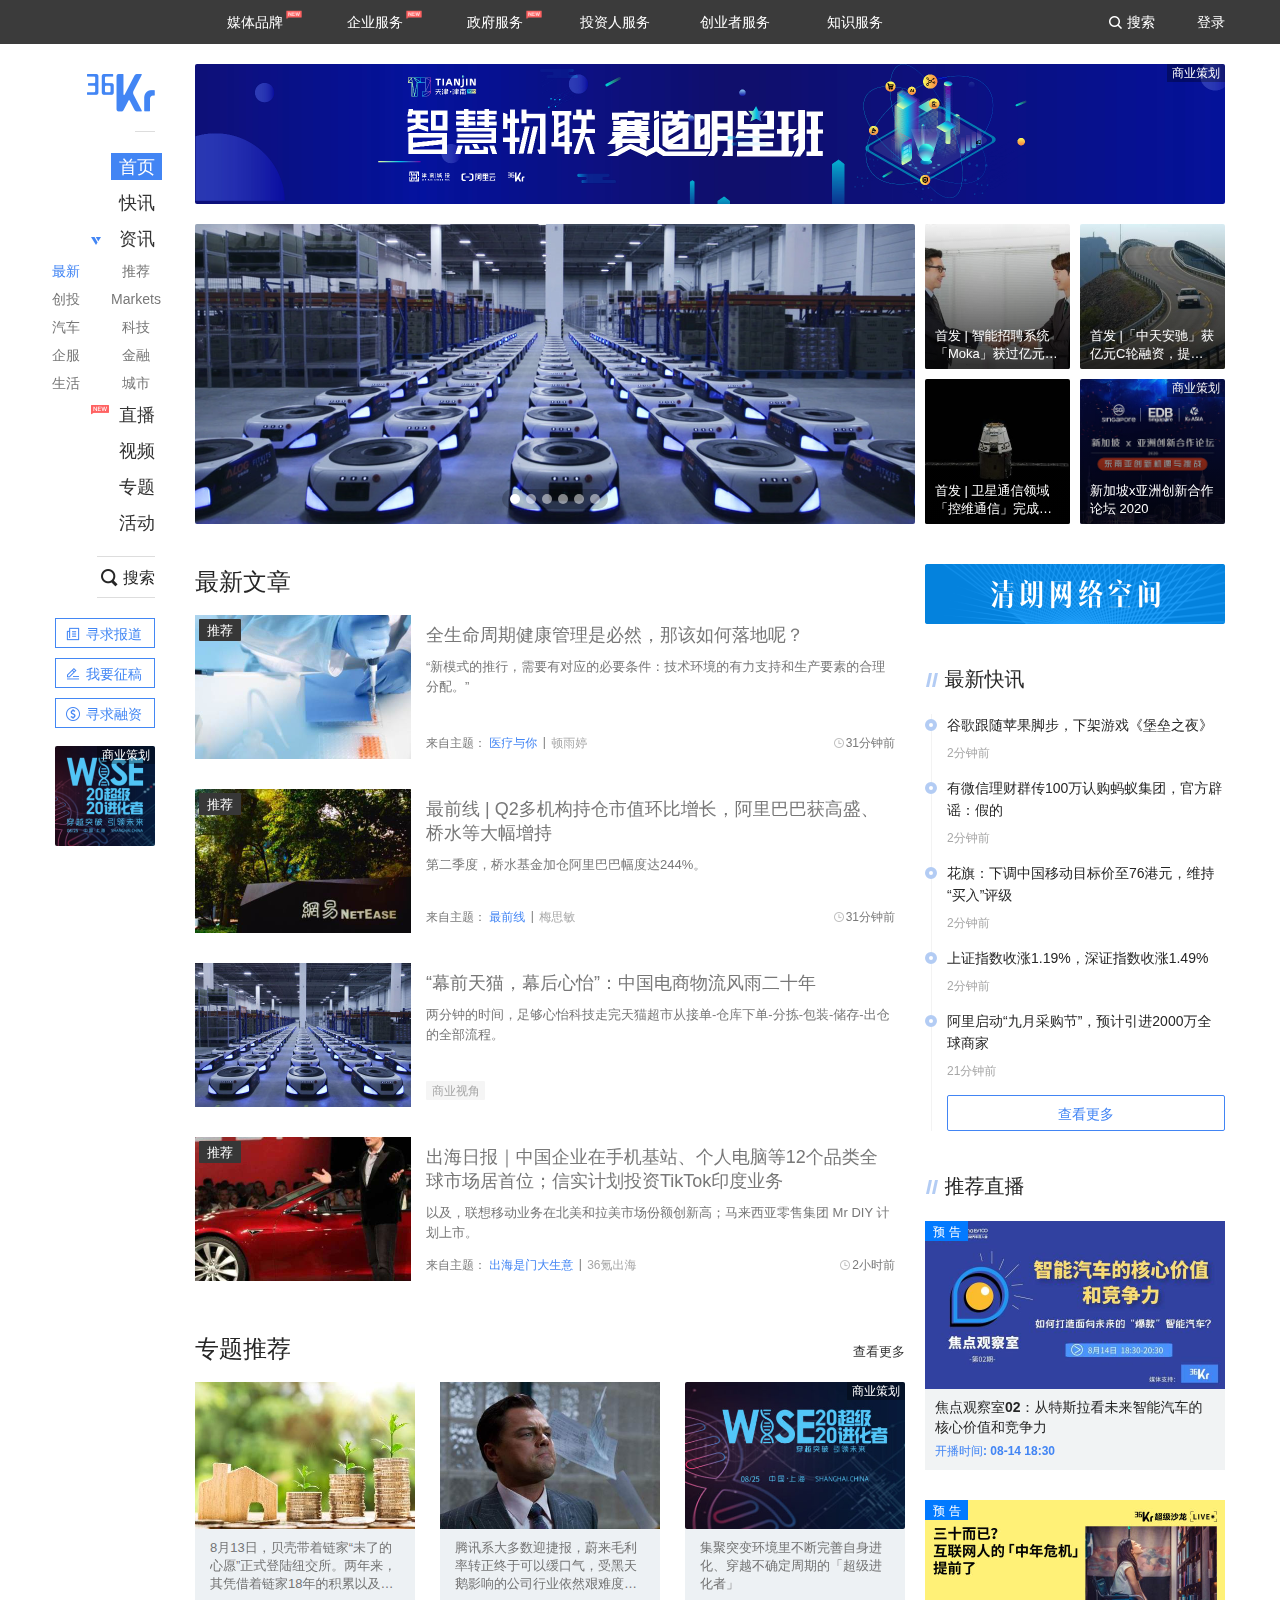
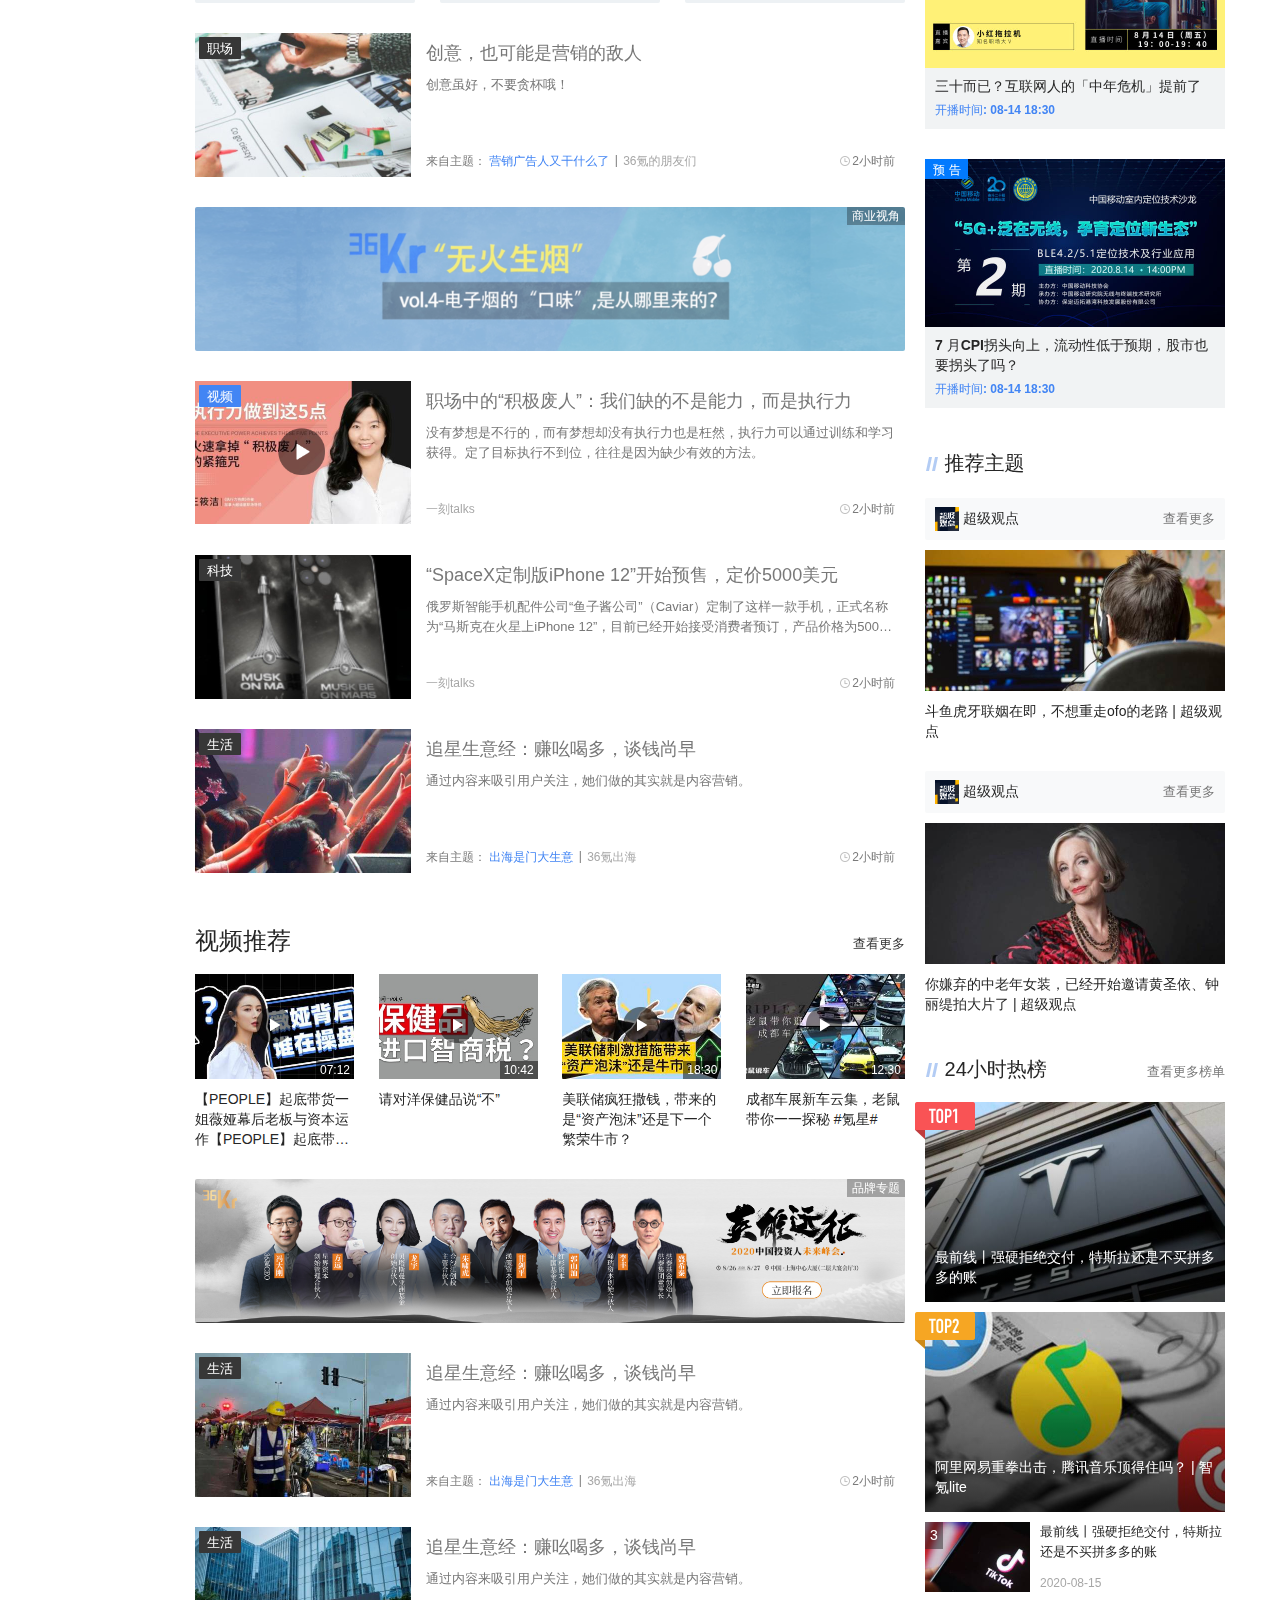
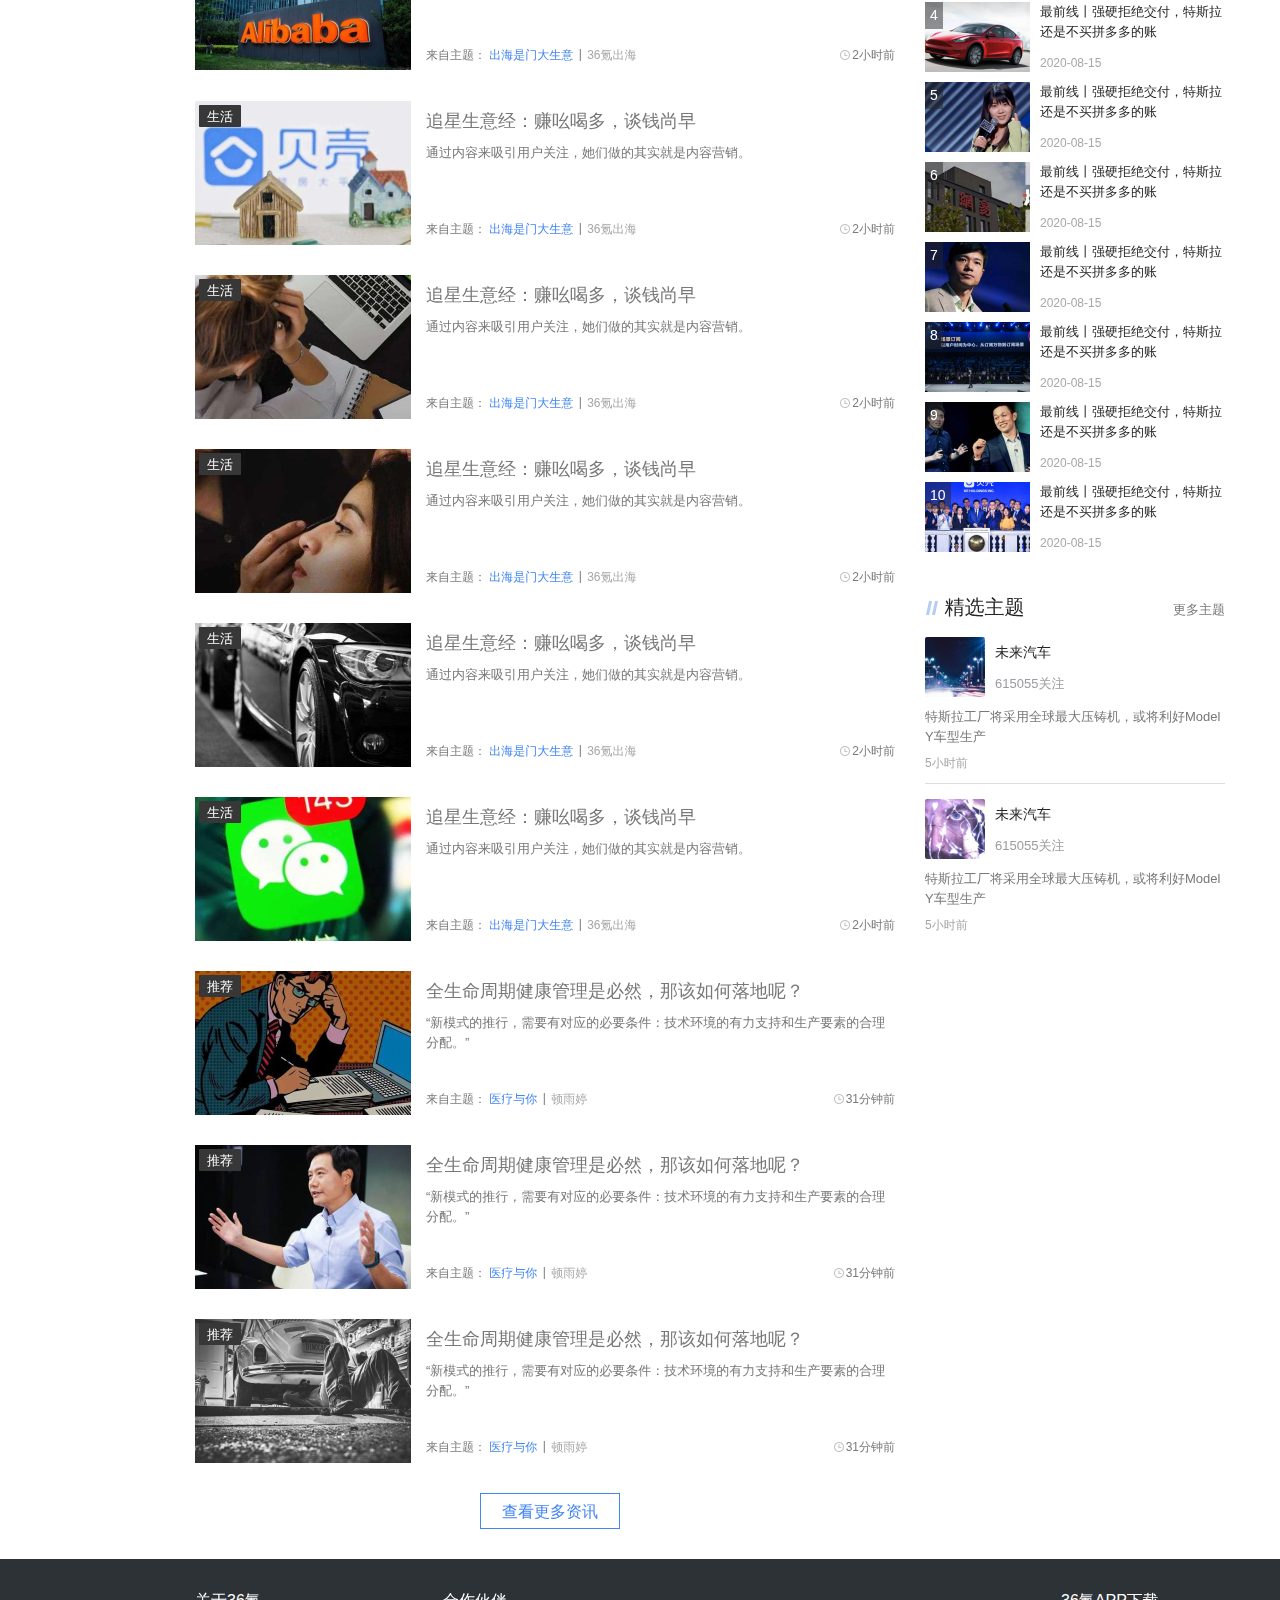
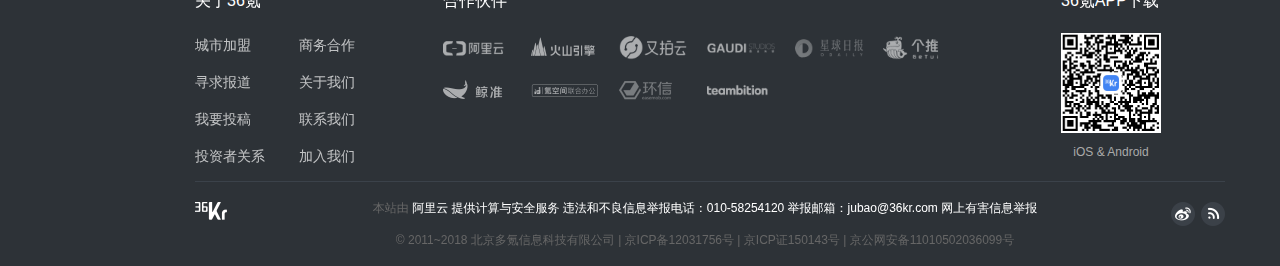
==== 前台初始代码/index.html @ be09198b "v1" ====
<!DOCTYPE html>
<html lang="en">
<head>
  <meta charset="UTF-8">
  <meta http-equiv="X-UA-Compatible" content="ie=edge">
  <title>36氪_让一部分人先看到未来</title>
  <link rel="shortcut icon" href="./favicon.ico">
  <link rel="stylesheet" href="./css/normalize.css">
  <link rel="stylesheet" href="./assets/layui/css/layui.css">
  <link rel="stylesheet" href="./css/index.css">
</head>
<body>
  <div class="viewport">
    <!-- 头部 -->
    <div class="kr_header">
      <div class="kr_header_inner">
        <!-- 导航 -->
        <ul class="navs">
          <li class="is_new">
            <span class="label">媒体品牌</span>
            <ul class="list">
              <li>
                <a href="./list.html" class="reddot">未来汽车日报</a>
              </li>
              <li>
                <a href="./list.html">零售老板内参</a>
              </li>
              <li>
                <a href="./list.html">未来地产</a>
              </li>
              <li>
                <a href="./list.html">KrASIA</a>
              </li>
              <li>
                <a href="./list.html">Tech星球</a>
              </li>
              <li>
                <a href="./list.html">超人测评</a>
              </li>
            </ul>
          </li>
          <li class="is_new">
            <span class="label">企业服务</span>
            <ul class="list">
              <li>
                <a href="./list.html" class="reddot">企服严选</a>
              </li>
              <li>
                <a href="./list.html">EClub企业项目库</a>
              </li>
              <li>
                <a href="./list.html">36Kr研究院</a>
              </li>
              <li>
                <a href="./list.html" class="reddot">Kr8创新平台</a>
              </li>
              <li>
                <a href="./list.html">36Kr创新咨询</a>
              </li>
              <li>
                <a href="./list.html">氪榜</a>
              </li>
            </ul>
          </li>
          <li class="is_new">
            <span class="label">政府服务</span>
            <ul class="list">
              <li>
                <a href="./list.html" class="reddot">城市之窗</a>
              </li>
              <li>
                <a href="./list.html" class="reddot">政企对接</a>
              </li>
            </ul>
          </li>
          <li>
            <span class="label">投资人服务</span>
            <ul class="list">
              <li>
                <a href="./list.html">VClub</a>
              </li>
              <li>
                <a href="./list.html;">VClub投资机构库</a>
              </li>
            </ul>
          </li>
          <li>
            <span class="label">创业者服务</span>
            <ul class="list">
              <li>
                <a href="./list.html">寻求报道</a>
              </li>
              <li>
                <a href="./list.html">寻求融资</a>
              </li>
              <li>
                <a href="./list.html">36氪Pro</a>
              </li>
            </ul>
          </li>
          <li>
            <span class="label">知识服务</span>
            <ul class="list">
              <li>
                <a href="./list.html">开氪</a>
              </li>
            </ul>
          </li>
        </ul>
        <!-- 其它 -->
        <div class="extra">
          <a href="javascript:;" class="search_btn">搜索</a>
          <a href="javascript:;">登录</a>
        </div>
      </div>
    </div>
    <!-- 公共布局 -->
    <div class="kr_layout clearfix">
      <!-- 左侧菜单 -->
      <div class="kr_menu">
        <!-- Logo -->
        <h1 class="logo sprites"><a href="./index.html">36Kr</a></h1>
        <!-- 菜单栏 -->
        <ul class="menus">
          <li><a class="active" href="./index.html">首页</a></li>
          <li><a href="./list.html">快讯</a></li>
          <li class="collapsed">
            <i class="sprites triangle"></i>
            <a href="./list.html">资讯</a>
            <ul class="sub_menus">
              <li>
                <a href="./list.html" class="active">最新</a>
                <a href="./list.html">创投</a>
                <a href="./list.html">汽车</a>
                <a href="./list.html">企服</a>
                <a href="./list.html">生活</a>
              </li>
              <li>
                <a href="./list.html">推荐</a>
                <a href="./list.html">Markets</a>
                <a href="./list.html">科技</a>
                <a href="./list.html">金融</a>
                <a href="./list.html">城市</a>
              </li>
            </ul>
          </li>
          <li><a href="./list.html" class="is_new">直播</a></li>
          <li><a href="./list.html">视频</a></li>
          <li><a href="./list.html">专题</a></li>
          <li><a href="./list.html">活动</a></li>
        </ul>
        <!-- 搜索框 -->
        <a href="javascript:;" class="search_btn">搜索</a>
        <!-- 其它 -->
        <ul class="extra">
          <li>
            <a href="javascript:;" class="sprites report">寻求报道</a>
          </li>
          <li>
            <a href="javascript:;" class="sprites contribution">我要征稿</a>
          </li>
          <li>
            <a href="javascript:;" class="sprites finance">寻求融资</a>
          </li>
        </ul>
        <!-- 广告 -->
        <div class="ad">
          <a href="javascript:;">
            <img src="./uploads/ad_1.png" alt="">
            <span>商业策划</span>
          </a>
        </div>
      </div>
      <!-- 广告位 -->
      <div class="ad-placeholder">
        <div class="ad">
          <a href="javascript:;">
            <img src="./uploads/ad_2.png" alt="">
          </a>
          <span>商业策划</span>
        </div>
      </div>
      <!-- 焦点图 -->
      <div class="kr_banner">
        <div class="slides layui-carousel" lay-filter="kr_carousel" id="kr_carousel">
          <ul carousel-item>
            <li class="img-effect">
              <a href="javascript:;">
                <img src="./uploads/banner_1.png" alt="">
              </a>
            </li>
            <li class="img-effect">
              <a href="javascript:;">
                <img src="./uploads/banner_2.png" alt="">
              </a>
            </li>
            <li class="img-effect">
              <a href="javascript:;">
                <img src="./uploads/banner_3.png" alt="">
              </a>
            </li>
            <li class="img-effect">
              <a href="javascript:;">
                <img src="./uploads/banner_4.png" alt="">
              </a>
            </li>
            <li class="ad">
              <a href="javascript:;">
                <img src="./uploads/banner_5.png" alt="">
              </a>
              <span>商业策划</span>
            </li>
            <li class="img-effect">
              <a href="javascript:;">
                <img src="./uploads/banner_6.png" alt="">
              </a>
            </li>
          </ul>
        </div>
        <!-- 其它 -->
        <ul class="extra">
          <li class="img-effect">
            <a href="./detail.html">
              <img src="./uploads/picture_1.jpg" alt="">
            </a>
            <p class="label text_overflow">首发 | 智能招聘系统「Moka」获过亿元 B+ 轮融资</p>
          </li>
          <li class="img-effect">
            <a href="./detail.html">
              <img src="./uploads/picture_2.jpg" alt="">
            </a>
            <p class="label text_overflow">首发 |「中天安驰」获亿元C轮融资，提供交通出行AIoT方案</p>
          </li>
          <li class="img-effect">
            <a href="./detail.html">
              <img src="./uploads/picture_3.jpg" alt="">
            </a>
            <p class="label text_overflow">首发 | 卫星通信领域「控维通信」完成数千万A轮融资</p>
          </li>
          <li class="ad">
            <a href="./detail.html">
              <img src="./uploads/picture_4.jpg" alt="">
            </a>
            <span>商业策划</span>
            <p class="label text_overflow">新加坡x亚洲创新合作论坛 2020</p>
          </li>
        </ul>
      </div>
      <!-- 右侧边栏 -->
      <div class="kr_aside">
        <a href="javascript:;">
          <img src="./images/purify.png" alt="">
        </a>
        <!-- 最新快讯 -->
        <div class="kr_widget">
          <h4 class="kr_widget_header">
            <i class="sprites line"></i> 最新快讯
          </h4>
          <ul class="timeline">
            <li>
              <a href="./detail.html" class="text_overflow">谷歌跟随苹果脚步，下架游戏《堡垒之夜》</a>
              <span>2分钟前</span>
            </li>
            <li>
              <a href="./detail.html" class="text_overflow">有微信理财群传100万认购蚂蚁集团，官方辟谣：假的</a>
              <span>2分钟前</span>
            </li>
            <li>
              <a href="./detail.html" class="text_overflow">花旗：下调中国移动目标价至76港元，维持“买入”评级</a>
              <span>2分钟前</span>
            </li>
            <li>
              <a href="./detail.html" class="text_overflow">上证指数收涨1.19%，深证指数收涨1.49%</a>
              <span>2分钟前</span>
            </li>
            <li>
              <a href="./detail.html" class="text_overflow">阿里启动“九月采购节”，预计引进2000万全球商家</a>
              <span>21分钟前</span>
            </li>
            <li>
              <a href="./list.html" class="more">查看更多</a>
            </li>
          </ul>
        </div>
        <!-- 推荐直播 -->
        <div class="kr_widget">
          <h4 class="kr_widget_header">
            <i class="sprites line"></i> 推荐直播
          </h4>
          <div class="kr_live_card">
            <div class="img-effect">
              <a href="./detail.html">
                <img src="./uploads/live_1.jpg" alt="">
              </a>
              <span class="label">预告</span>
            </div>
            <div class="meta">
              <a href="./detail.html" class="text_overflow">焦点观察室02：从特斯拉看未来智能汽车的核心价值和竞争力</a>
              <p><span>开播时间</span>: 08-14 18:30</p>
            </div>
          </div>
          <div class="kr_live_card">
            <div class="img-effect">
              <a href="./detail.html">
                <img src="./uploads/live_2.jpg" alt="">
              </a>
              <span class="label">预告</span>
            </div>
            <div class="meta">
              <a href="./detail.html" class="text_overflow">三十而已？互联网人的「中年危机」提前了</a>
              <p><span>开播时间</span>: 08-14 18:30</p>
            </div>
          </div>
          <div class="kr_live_card">
            <div class="img-effect">
              <a href="./detail.html">
                <img src="./uploads/live_3.jpg" alt="">
              </a>
              <span class="label">预告</span>
            </div>
            <div class="meta">
              <a href="./detail.html" class="text_overflow">7 月CPI拐头向上，流动性低于预期，股市也要拐头了吗？</a>
              <p><span>开播时间</span>: 08-14 18:30</p>
            </div>
          </div>
        </div>
        <!-- 推荐主题 -->
        <div class="kr_widget">
          <h4 class="kr_widget_header">
            <i class="sprites line"></i> 推荐主题
          </h4>
          <div class="kr_topic_card">
            <div class="header">
              <img src="./uploads/avatar_1.png" alt="">
              <span>超级观点</span>
              <a href="./list.html" class="more">查看更多</a>
            </div>
            <div class="img-effect">
              <img src="./uploads/topic_1.jpg" alt="">
            </div>
            <a href="./detail.html" class="link text_overflow">斗鱼虎牙联姻在即，不想重走ofo的老路 | 超级观点</a>
          </div>
          <div class="kr_topic_card">
            <div class="header">
              <img src="./uploads/avatar_1.png" alt="">
              <span>超级观点</span>
              <a href="./list.html" class="more">查看更多</a>
            </div>
            <div class="img-effect">
              <img src="./uploads/topic_2.jpg" alt="">
            </div>
            <a href="./detail.html" class="link text_overflow">你嫌弃的中老年女装，已经开始邀请黄圣依、钟丽缇拍大片了 | 超级观点</a>
          </div>
        </div>
        <!-- 24小时热榜 -->
        <div class="kr_widget">
          <h4 class="kr_widget_header">
            <i class="sprites line"></i> 24小时热榜
            <a href="./list.html">查看更多榜单</a>
          </h4>
          <div class="kr_hot_card" data-index="1">
            <a href="./detail.html">
              <div class="img-effect">
                <img src="./uploads/hot_1.jpg" alt="">
              </div>
              <span class="text_overflow">最前线丨强硬拒绝交付，特斯拉还是不买拼多多的账</span>
            </a>
          </div>
          <div class="kr_hot_card" data-index="2">
            <a href="./detail.html">
              <div class="img-effect">
                <img src="./uploads/hot_2.jpg" alt="">
              </div>
              <span class="text_overflow">阿里网易重拳出击，腾讯音乐顶得住吗？ | 智氪lite</span>
            </a>
          </div>
          <div class="kr_hot_card" data-index="3">
            <a href="./detail.html">
              <div class="img-effect">
                <img src="./uploads/hot_3.jpg" alt="">
              </div>
              <span class="text_overflow">最前线丨强硬拒绝交付，特斯拉还是不买拼多多的账</span>
              <i>2020-08-15</i>
            </a>
          </div>
          <div class="kr_hot_card" data-index="4">
            <a href="./detail.html">
              <div class="img-effect">
                <img src="./uploads/hot_4.jpg" alt="">
              </div>
              <span class="text_overflow">最前线丨强硬拒绝交付，特斯拉还是不买拼多多的账</span>
              <i>2020-08-15</i>
            </a>
          </div>
          <div class="kr_hot_card" data-index="5">
            <a href="./detail.html">
              <div class="img-effect">
                <img src="./uploads/hot_5.jpg" alt="">
              </div>
              <span class="text_overflow">最前线丨强硬拒绝交付，特斯拉还是不买拼多多的账</span>
              <i>2020-08-15</i>
            </a>
          </div>
          <div class="kr_hot_card" data-index="6">
            <a href="./detail.html">
              <div class="img-effect">
                <img src="./uploads/hot_6.jpg" alt="">
              </div>
              <span class="text_overflow">最前线丨强硬拒绝交付，特斯拉还是不买拼多多的账</span>
              <i>2020-08-15</i>
            </a>
          </div>
          <div class="kr_hot_card" data-index="7">
            <a href="./detail.html">
              <div class="img-effect">
                <img src="./uploads/hot_7.jpg" alt="">
              </div>
              <span class="text_overflow">最前线丨强硬拒绝交付，特斯拉还是不买拼多多的账</span>
              <i>2020-08-15</i>
            </a>
          </div>
          <div class="kr_hot_card" data-index="8">
            <a href="./detail.html">
              <div class="img-effect">
                <img src="./uploads/hot_8.jpg" alt="">
              </div>
              <span class="text_overflow">最前线丨强硬拒绝交付，特斯拉还是不买拼多多的账</span>
              <i>2020-08-15</i>
            </a>
          </div>
          <div class="kr_hot_card" data-index="9">
            <a href="./detail.html">
              <div class="img-effect">
                <img src="./uploads/hot_9.jpg" alt="">
              </div>
              <span class="text_overflow">最前线丨强硬拒绝交付，特斯拉还是不买拼多多的账</span>
              <i>2020-08-15</i>
            </a>
          </div>
          <div class="kr_hot_card" data-index="10">
            <a href="./detail.html">
              <div class="img-effect">
                <img src="./uploads/hot_10.jpg" alt="">
              </div>
              <span class="text_overflow">最前线丨强硬拒绝交付，特斯拉还是不买拼多多的账</span>
              <i>2020-08-15</i>
            </a>
          </div>
        </div>
        <!-- 精选主题 -->
        <div class="kr_widget kr_best">
          <h4 class="kr_widget_header">
            <i class="sprites line"></i> 精选主题
            <a href="./list.html">更多主题</a>
          </h4>
          <div class="kr_best_card">
            <div class="img-effect">
              <img src="./uploads/best_1.jpg" alt="">
            </div>
            <div class="meta">
              <a href="./detail.html">未来汽车</a>
              <span>615055关注</span>
            </div>
            <div class="extra">
              <a href="javascript:;">特斯拉工厂将采用全球最大压铸机，或将利好Model Y车型生产</a>
              <span>5小时前</span>
            </div>
          </div>
          <div class="kr_best_card">
            <div class="img-effect">
              <img src="./uploads/best_2.jpg" alt="">
            </div>
            <div class="meta">
              <a href="javascript:;">未来汽车</a>
              <span>615055关注</span>
            </div>
            <div class="extra">
              <a href="javascript:;">特斯拉工厂将采用全球最大压铸机，或将利好Model Y车型生产</a>
              <span>5小时前</span>
            </div>
          </div>
        </div>
      </div>
      <!-- 主体 -->
      <div class="kr_body">
        <div class="kr_panel">
          <!-- 标题 -->
          <div class="kr_panel_title">
            <h3>最新文章</h3>
          </div>
          <!-- Feeds -->
          <div class="index_feed border-effect">
            <div class="cover img-effect">
              <img src="./uploads/cover_1.jpg" alt="">
              <a href="./list.html" class="label">推荐</a>
            </div>
            <div class="meta">
              <a href="./detail.html" class="title text_overflow">
                全生命周期健康管理是必然，那该如何落地呢？
              </a>
              <a href="./detail.html" class="brief text_overflow">
                “新模式的推行，需要有对应的必要条件：技术环境的有力支持和生产要素的合理分配。”
              </a>
              <div class="extra">
                来自主题：
                <a href="javascript:;" class="topic">医疗与你</a>
                <i class="line">|</i>
                <a href="javascript:;" class="author">顿雨婷</a>
                <span class="time"><i class="sprites clock"></i>31分钟前</span>
              </div>
            </div>
          </div>
          <div class="index_feed border-effect">
            <div class="cover img-effect">
              <img src="./uploads/cover_2.jpg" alt="">
              <a href="./list.html" class="label">推荐</a>
            </div>
            <div class="meta">
              <a href="./detail.html" class="title text_overflow">
                最前线 | Q2多机构持仓市值环比增长，阿里巴巴获高盛、桥水等大幅增持
              </a>
              <a href="./detail.html" class="brief text_overflow">
                第二季度，桥水基金加仓阿里巴巴幅度达244%。
              </a>
              <div class="extra">
                来自主题：
                <a href="javascript:;" class="topic">最前线</a>
                <i class="line">|</i>
                <a href="javascript:;" class="author">梅思敏</a>
                <span class="time"><i class="sprites clock"></i>31分钟前</span>
              </div>
            </div>
          </div>
          <div class="index_feed border-effect">
            <div class="cover img-effect">
              <img src="./uploads/cover_3.jpg" alt="">
            </div>
            <div class="meta">
              <a href="./detail.html" class="title text_overflow">
                “幕前天猫，幕后心怡”：中国电商物流风雨二十年
              </a>
              <p class="brief text_overflow">​
                两分钟的时间，足够心怡科技走完天猫超市从接单-仓库下单-分拣-包装-储存-出仓的全部流程。
              </p>
              <div class="extra">
                <span class="label">商业视角</span>
              </div>
            </div>
          </div>
          <div class="index_feed border-effect">
            <div class="cover img-effect">
              <img src="./uploads/cover_4.jpg" alt="">
              <a href="./list.html" class="label">推荐</a>
            </div>
            <div class="meta">
              <a href="./detail.html" class="title text_overflow">
                出海日报｜中国企业在手机基站、个人电脑等12个品类全球市场居首位；信实计划投资TikTok印度业务
              </a>
              <a href="./detail.html;" class="brief text_overflow">
                以及，联想移动业务在北美和拉美市场份额创新高；马来西亚零售集团 Mr DIY 计划上市。
              </a>
              <div class="extra">
                来自主题：
                <a href="javascript:;" class="topic">出海是门大生意</a>
                <i class="line">|</i>
                <a href="javascript:;" class="author">36氪出海</a>
                <span class="time"><i class="sprites clock"></i>2小时前</span>
              </div>
            </div>
          </div>
        </div>
        <!-- 专题推荐 -->
        <div class="kr_panel">
          <div class="kr_panel_title">
            <h3>专题推荐</h3>
            <a href="javascript:;" class="more">查看更多</a>
          </div>
          <!-- 专题列表 -->
          <div class="kr_topic">
            <a class="kr_topic_card border-effect">
              <div class="img-effect">
                <img src="./uploads/card_1.jpg" alt="">
              </div>
              <div class="brief">
                <p class="text_overflow">8月13日，贝壳带着链家“未了的心愿”正式登陆纽交所。两年来，其凭借着链家18年的积累以及ACN模式迅速发展，成功跻身行业头部。腾讯押中贝壳，阿里迅速增持易居，意图平衡局势，贝壳上市，其价值究竟几何？股市里，线上卖房还会如此受欢迎吗？</p>
              </div>
            </a>
            <a class="kr_topic_card border-effect">
              <div class="img-effect">
                <img src="./uploads/card_2.jpg" alt="">
              </div>
              <div class="brief">
                <p class="text_overflow">腾讯系大多数迎捷报，蔚来毛利率转正终于可以缓口气，受黑天鹅影响的公司行业依然艰难度日，大公司财报为你持续更新。</p>
              </div>
            </a>
            <a class="kr_topic_card border-effect">
              <div class="ad">
                <img src="./uploads/card_3.jpg" alt="">
                <span>商业策划</span>
              </div>
              <div class="brief">
                <p class="text_overflow">
                  集聚突变环境里不断完善自身进化、穿越不确定周期的「超级进化者」
                </p>
              </div>
            </a>
          </div>
          <div class="index_feed border-effect">
            <div class="cover img-effect">
              <img src="./uploads/cover_5.jpg" alt="">
              <a href="javascript:;" class="label">职场</a>
            </div>
            <div class="meta">
              <a href="javascript:;" class="title text_overflow">
                创意，也可能是营销的敌人
              </a>
              <a href="javascript:;" class="brief text_overflow">创意虽好，不要贪杯哦！</a>
              <div class="extra">
                来自主题：
                <a href="javascript:;" class="topic">营销广告人又干什么了</a>
                <i class="line">|</i>
                <a href="javascript:;" class="author">36氪的朋友们</a>
                <span class="time"><i class="sprites clock"></i>2小时前</span>
              </div>
            </div>
          </div>
          <!-- 广告位 -->
          <div class="ad">
            <img src="./uploads/ad_3.png" alt="">
            <span>商业视角</span>
          </div>
          <div class="index_feed border-effect">
            <div class="cover video img-effect">
              <img src="./uploads/cover_6.jpg" alt="">
              <a href="javascript:;" class="label">视频</a>
              <i class="sprites"></i>
            </div>
            <div class="meta">
                <a href="javascript:;" class="title text_overflow">
                  职场中的“积极废人”：我们缺的不是能力，而是执行力
                </a>
                <p class="brief text_overflow">​
                  没有梦想是不行的，而有梦想却没有执行力也是枉然，执行力可以通过训练和学习获得。定了目标执行不到位，往往是因为缺少有效的方法。
                </p>
              <div class="extra">
                <a href="javascript:;" class="author">一刻talks</a>
                <span class="time"><i class="sprites clock"></i>2小时前</span>
              </div>
            </div>
          </div>
          <div class="index_feed border-effect">
            <div class="cover img-effect">
              <img src="./uploads/cover_7.jpg" alt="">
              <a href="javascript:;" class="label">科技</a>
              <i class="sprites"></i>
            </div>
            <div class="meta">
              <a href="javascript:;" class="title text_overflow">
                “SpaceX定制版iPhone 12”开始预售，定价5000美元
              </a>
              <a href="javascript:;" class="brief text_overflow">俄罗斯智能手机配件公司“鱼子酱公司”（Caviar）定制了这样一款手机，正式名称为“马斯克在火星上iPhone 12”，目前已经开始接受消费者预订，产品价格为5000美元。</a>
              <div class="extra">
                <a href="javascript:;" class="author">一刻talks</a>
                <span class="time"><i class="sprites clock"></i>2小时前</span>
              </div>
            </div>
          </div>
          <div class="index_feed border-effect">
            <div class="cover img-effect">
              <img src="./uploads/cover_8.jpg" alt="">
              <a href="javascript:;" class="label">生活</a>
              <i class="sprites"></i>
            </div>
            <div class="meta">
              <a href="javascript:;" class="title text_overflow">
                追星生意经：赚吆喝多，谈钱尚早
              </a>
              <a href="javascript:;" class="brief text_overflow">通过内容来吸引用户关注，她们做的其实就是内容营销。</a>
              <div class="extra">
                来自主题：
                <a href="javascript:;" class="topic">出海是门大生意</a>
                <i class="line">|</i>
                <a href="javascript:;" class="author">36氪出海</a>
                <span class="time"><i class="sprites clock"></i>2小时前</span>
              </div>
            </div>
          </div>
        </div>
        <!-- 视频推荐 -->
        <div class="kr_panel">
          <div class="kr_panel_title">
            <h3>视频推荐</h3>
            <a href="javascript:;" class="more">查看更多</a>
          </div>
          <!-- 视频列表 -->
          <div class="kr_video">
            <a href="javascript:;" class="kr_video_card border-effect">
              <div class="img-effect video">
                <img src="./uploads/video_1.jpg" alt="">
                <i class="sprites"></i>
                <i class="time">07:12</i>
              </div>
              <div class="brief">
                <p class="text_overflow">【PEOPLE】起底带货一姐薇娅幕后老板与资本运作【PEOPLE】起底带货一姐薇娅幕后老板与资本运作【PEOPLE】起底带货一姐薇娅幕后老板与资本运作</p>
              </div>
            </a>
            <a href="javascript:;" class="kr_video_card border-effect">
              <div class="img-effect video">
                <img src="./uploads/video_2.jpg" alt="">
                <i class="sprites"></i>
                <i class="time">10:42</i>
              </div>
              <div class="brief">
                <p class="text_overflow">请对洋保健品说“不”</p>
              </div>
            </a>
            <a href="javascript:;" class="kr_video_card border-effect">
              <div class="img-effect video">
                <img src="./uploads/video_3.jpg" alt="">
                <i class="sprites"></i>
                <i class="time">18:30</i>
              </div>
              <div class="brief">
                <p class="text_overflow">美联储疯狂撒钱，带来的是“资产泡沫”还是下一个繁荣牛市？</p>
              </div>
            </a>
            <a href="javascript:;" class="kr_video_card border-effect">
              <div class="img-effect video">
                <img src="./uploads/video_4.jpg" alt="">
                <i class="sprites"></i>
                <i class="time">12:30</i>
              </div>
              <div class="brief">
                <p>成都车展新车云集，老鼠带你一一探秘 #氪星#</p>
              </div>
            </a>
          </div>
          <!-- 广告位 -->
          <div class="ad">
            <img src="./uploads/ad_4.png" alt="">
            <span>品牌专题</span>
          </div>
          <div class="index_feed border-effect">
            <div class="cover img-effect">
              <img src="./uploads/cover_9.jpg" alt="">
              <a href="javascript:;" class="label">生活</a>
              <i class="sprites"></i>
            </div>
            <div class="meta">
              <a href="javascript:;" class="title text_overflow">
                追星生意经：赚吆喝多，谈钱尚早
              </a>
              <a href="javascript:;" class="brief text_overflow">通过内容来吸引用户关注，她们做的其实就是内容营销。</a>
              <div class="extra">
                来自主题：
                <a href="javascript:;" class="topic">出海是门大生意</a>
                <i class="line">|</i>
                <a href="javascript:;" class="author">36氪出海</a>
                <span class="time"><i class="sprites clock"></i>2小时前</span>
              </div>
            </div>
          </div>
          <div class="index_feed border-effect">
            <div class="cover img-effect">
              <img src="./uploads/cover_10.jpg" alt="">
              <a href="javascript:;" class="label">生活</a>
              <i class="sprites"></i>
            </div>
            <div class="meta">
              <a href="javascript:;" class="title text_overflow">
                追星生意经：赚吆喝多，谈钱尚早
              </a>
              <a href="javascript:;" class="brief text_overflow">通过内容来吸引用户关注，她们做的其实就是内容营销。</a>
              <div class="extra">
                来自主题：
                <a href="javascript:;" class="topic">出海是门大生意</a>
                <i class="line">|</i>
                <a href="javascript:;" class="author">36氪出海</a>
                <span class="time"><i class="sprites clock"></i>2小时前</span>
              </div>
            </div>
          </div>
          <div class="index_feed border-effect">
            <div class="cover img-effect">
              <img src="./uploads/cover_11.jpg" alt="">
              <a href="javascript:;" class="label">生活</a>
              <i class="sprites"></i>
            </div>
            <div class="meta">
              <a href="javascript:;" class="title text_overflow">
                追星生意经：赚吆喝多，谈钱尚早
              </a>
              <a href="javascript:;" class="brief text_overflow">通过内容来吸引用户关注，她们做的其实就是内容营销。</a>
              <div class="extra">
                来自主题：
                <a href="javascript:;" class="topic">出海是门大生意</a>
                <i class="line">|</i>
                <a href="javascript:;" class="author">36氪出海</a>
                <span class="time"><i class="sprites clock"></i>2小时前</span>
              </div>
            </div>
          </div>
          <div class="index_feed border-effect">
            <div class="cover img-effect">
              <img src="./uploads/cover_12.jpg" alt="">
              <a href="javascript:;" class="label">生活</a>
              <i class="sprites"></i>
            </div>
            <div class="meta">
              <a href="javascript:;" class="title text_overflow">
                追星生意经：赚吆喝多，谈钱尚早
              </a>
              <a href="javascript:;" class="brief text_overflow">通过内容来吸引用户关注，她们做的其实就是内容营销。</a>
              <div class="extra">
                来自主题：
                <a href="javascript:;" class="topic">出海是门大生意</a>
                <i class="line">|</i>
                <a href="javascript:;" class="author">36氪出海</a>
                <span class="time"><i class="sprites clock"></i>2小时前</span>
              </div>
            </div>
          </div>
          <div class="index_feed border-effect">
            <div class="cover img-effect">
              <img src="./uploads/cover_13.jpg" alt="">
              <a href="javascript:;" class="label">生活</a>
              <i class="sprites"></i>
            </div>
            <div class="meta">
              <a href="javascript:;" class="title text_overflow">
                追星生意经：赚吆喝多，谈钱尚早
              </a>
              <a href="javascript:;" class="brief text_overflow">通过内容来吸引用户关注，她们做的其实就是内容营销。</a>
              <div class="extra">
                来自主题：
                <a href="javascript:;" class="topic">出海是门大生意</a>
                <i class="line">|</i>
                <a href="javascript:;" class="author">36氪出海</a>
                <span class="time"><i class="sprites clock"></i>2小时前</span>
              </div>
            </div>
          </div>
          <div class="index_feed border-effect">
            <div class="cover img-effect">
              <img src="./uploads/cover_14.jpg" alt="">
              <a href="javascript:;" class="label">生活</a>
              <i class="sprites"></i>
            </div>
            <div class="meta">
              <a href="javascript:;" class="title text_overflow">
                追星生意经：赚吆喝多，谈钱尚早
              </a>
              <a href="javascript:;" class="brief text_overflow">通过内容来吸引用户关注，她们做的其实就是内容营销。</a>
              <div class="extra">
                来自主题：
                <a href="javascript:;" class="topic">出海是门大生意</a>
                <i class="line">|</i>
                <a href="javascript:;" class="author">36氪出海</a>
                <span class="time"><i class="sprites clock"></i>2小时前</span>
              </div>
            </div>
          </div>
          <div class="index_feed border-effect">
            <div class="cover img-effect">
              <img src="./uploads/cover_15.jpg" alt="">
              <a href="javascript:;" class="label">生活</a>
              <i class="sprites"></i>
            </div>
            <div class="meta">
              <a href="javascript:;" class="title text_overflow">
                追星生意经：赚吆喝多，谈钱尚早
              </a>
              <a href="javascript:;" class="brief text_overflow">通过内容来吸引用户关注，她们做的其实就是内容营销。</a>
              <div class="extra">
                来自主题：
                <a href="javascript:;" class="topic">出海是门大生意</a>
                <i class="line">|</i>
                <a href="javascript:;" class="author">36氪出海</a>
                <span class="time"><i class="sprites clock"></i>2小时前</span>
              </div>
            </div>
          </div>
          <div class="index_feed border-effect">
            <div class="cover img-effect">
              <img src="./uploads/cover_16.jpg" alt="">
              <a href="javascript:;" class="label">推荐</a>
            </div>
            <div class="meta">
              <a href="javascript:;" class="title text_overflow">
                全生命周期健康管理是必然，那该如何落地呢？
              </a>
              <a href="javascript:;" class="brief text_overflow">
                “新模式的推行，需要有对应的必要条件：技术环境的有力支持和生产要素的合理分配。”
              </a>
              <div class="extra">
                来自主题：
                <a href="javascript:;" class="topic">医疗与你</a>
                <i class="line">|</i>
                <a href="javascript:;" class="author">顿雨婷</a>
                <span class="time"><i class="sprites clock"></i>31分钟前</span>
              </div>
            </div>
          </div>
          <div class="index_feed border-effect">
            <div class="cover img-effect">
              <img src="./uploads/cover_17.jpg" alt="">
              <a href="javascript:;" class="label">推荐</a>
            </div>
            <div class="meta">
              <a href="javascript:;" class="title text_overflow">
                全生命周期健康管理是必然，那该如何落地呢？
              </a>
              <a href="javascript:;" class="brief text_overflow">
                “新模式的推行，需要有对应的必要条件：技术环境的有力支持和生产要素的合理分配。”
              </a>
              <div class="extra">
                来自主题：
                <a href="javascript:;" class="topic">医疗与你</a>
                <i class="line">|</i>
                <a href="javascript:;" class="author">顿雨婷</a>
                <span class="time"><i class="sprites clock"></i>31分钟前</span>
              </div>
            </div>
          </div>
          <div class="index_feed border-effect">
            <div class="cover img-effect">
              <img src="./uploads/cover_18.jpg" alt="">
              <a href="javascript:;" class="label">推荐</a>
            </div>
            <div class="meta">
              <a href="javascript:;" class="title text_overflow">
                全生命周期健康管理是必然，那该如何落地呢？
              </a>
              <a href="javascript:;" class="brief text_overflow">
                “新模式的推行，需要有对应的必要条件：技术环境的有力支持和生产要素的合理分配。”
              </a>
              <div class="extra">
                来自主题：
                <a href="javascript:;" class="topic">医疗与你</a>
                <i class="line">|</i>
                <a href="javascript:;" class="author">顿雨婷</a>
                <span class="time"><i class="sprites clock"></i>31分钟前</span>
              </div>
            </div>
          </div>
        </div>

        <div class="kr_more">
          <a href="javascript:;">查看更多资讯</a>
        </div>
      </div>
    </div>
    <!-- 底部 -->
    <div class="kr_footer">
      <div class="kr_footer_inner">
        <!-- 推广链接 -->
        <div class="kr_links">
          <dl class="kr_about">
            <dt>关于36氪</dt>
            <dd>
              <a href="javascript:;">城市加盟</a>
            </dd>
            <dd>
              <a href="javascript:;">商务合作</a>
            </dd>
            <dd>
              <a href="javascript:;">寻求报道</a>
            </dd>
            <dd>
              <a href="javascript:;">关于我们</a>
            </dd>
            <dd>
              <a href="javascript:;">我要投稿</a>
            </dd>
            <dd>
              <a href="javascript:;">联系我们</a>
            </dd>
            <dd>
              <a href="javascript:;">投资者关系</a>
            </dd>
            <dd>
              <a href="javascript:;">加入我们</a>
            </dd>
          </dl>
          <dl class="kr_collaborator">
            <dt>合作伙伴</dt>
            <dd>
              <a href="javascript:;">
                <img src="./uploads/aliyun.png" alt="">
              </a>
            </dd>
            <dd>
              <a href="javascript:;">
                <img src="./uploads/bytey.png" alt="">
              </a>
            </dd>
            <dd>
              <a href="javascript:;">
                <img src="./uploads/upy.png" alt="">
              </a>
            </dd>
            <dd>
              <a href="javascript:;">
                <img src="./uploads/gaodi.png" alt="">
              </a>
            </dd>
            <dd>
              <a href="javascript:;">
                <img src="./uploads/dailyPlanet.png" alt="">
              </a>
            </dd>
            <dd>
              <a href="javascript:;">
                <img src="./uploads/getui.png" alt="">
              </a>
            </dd>
            <dd>
              <a href="javascript:;">
                <img src="./uploads/jz.png" alt="">
              </a>
            </dd>
            <dd>
              <a href="javascript:;">
                <img src="./uploads/kkj.png" alt="">
              </a>
            </dd>
            <dd>
              <a href="javascript:;">
                <img src="./uploads/huanxin.png" alt="">
              </a>
            </dd>
            <dd>
              <a href="javascript:;">
                <img src="./uploads/teambition.png" alt="">
              </a>
            </dd>
          </dl>
          <dl class="kr_download">
            <dt>36氪APP下载</dt>
            <dd>
              <img src="./uploads/qrcode.png" alt="">
              <span>iOS & Android</span>
            </dd>
          </dl>
        </div>
        <!-- 版权信息 -->
        <div class="kr_copyright">
          <p>
            <span >本站由</span>
            <a href="javascript:;">阿里云</a>
            提供计算与安全服务 违法和不良信息举报电话：010-58254120 举报邮箱：jubao@36kr.com
            <a href="javascript:;">网上有害信息举报</a>
          </p>
          <p>
            © 2011~2018 北京多氪信息科技有限公司 | 
            <a href="javascript:;">京ICP备12031756号</a> |
            <a href="javascript:;">京ICP证150143号</a> |
            <a href="javascript:;">京公网安备11010502036099号</a>
          </p>
          <!-- 图标 -->
          <i class="sprites logo"></i>
          <i class="sprites weibo"></i>
          <i class="sprites rss"></i>
        </div>
      </div>
    </div>
  </div>
  <script src="./assets/jquery/jquery-3.5.1.min.js"></script>
  <script src="./assets/layui/layui.js"></script>
  <script src="./js/common.js"></script>
  <script>
    layui.use('carousel', function() {
      // 轮播模块
      let carousel = layui.carousel;
      // 轮播交互
      carousel.render({
        elem: '#kr_carousel',
        width: 720,
        height: 300,
        interval: 3000
      });
    });
  </script>
</body>
</html>
---- 前台初始代码/assets/layui/css/layui.css ----
/** layui-v2.5.6 MIT License By https://www.layui.com */
 .layui-inline,img{display:inline-block;vertical-align:middle}h1,h2,h3,h4,h5,h6{font-weight:400}.layui-edge,.layui-header,.layui-inline,.layui-main{position:relative}.layui-body,.layui-edge,.layui-elip{overflow:hidden}.layui-btn,.layui-edge,.layui-inline,img{vertical-align:middle}.layui-btn,.layui-disabled,.layui-icon,.layui-unselect{-moz-user-select:none;-webkit-user-select:none;-ms-user-select:none}.layui-elip,.layui-form-checkbox span,.layui-form-pane .layui-form-label{text-overflow:ellipsis;white-space:nowrap}.layui-breadcrumb,.layui-tree-btnGroup{visibility:hidden}blockquote,body,button,dd,div,dl,dt,form,h1,h2,h3,h4,h5,h6,input,li,ol,p,pre,td,textarea,th,ul{margin:0;padding:0;-webkit-tap-highlight-color:rgba(0,0,0,0)}a:active,a:hover{outline:0}img{border:none}li{list-style:none}table{border-collapse:collapse;border-spacing:0}h4,h5,h6{font-size:100%}button,input,optgroup,option,select,textarea{font-family:inherit;font-size:inherit;font-style:inherit;font-weight:inherit;outline:0}pre{white-space:pre-wrap;white-space:-moz-pre-wrap;white-space:-pre-wrap;white-space:-o-pre-wrap;word-wrap:break-word}body{line-height:24px;font:14px Helvetica Neue,Helvetica,PingFang SC,Tahoma,Arial,sans-serif}hr{height:1px;margin:10px 0;border:0;clear:both}a{color:#333;text-decoration:none}a:hover{color:#777}a cite{font-style:normal;*cursor:pointer}.layui-border-box,.layui-border-box *{box-sizing:border-box}.layui-box,.layui-box *{box-sizing:content-box}.layui-clear{clear:both;*zoom:1}.layui-clear:after{content:'\20';clear:both;*zoom:1;display:block;height:0}.layui-inline{*display:inline;*zoom:1}.layui-edge{display:inline-block;width:0;height:0;border-width:6px;border-style:dashed;border-color:transparent}.layui-edge-top{top:-4px;border-bottom-color:#999;border-bottom-style:solid}.layui-edge-right{border-left-color:#999;border-left-style:solid}.layui-edge-bottom{top:2px;border-top-color:#999;border-top-style:solid}.layui-edge-left{border-right-color:#999;border-right-style:solid}.layui-disabled,.layui-disabled:hover{color:#d2d2d2!important;cursor:not-allowed!important}.layui-circle{border-radius:100%}.layui-show{display:block!important}.layui-hide{display:none!important}@font-face{font-family:layui-icon;src:url(../font/iconfont.eot?v=256);src:url(../font/iconfont.eot?v=256#iefix) format('embedded-opentype'),url(../font/iconfont.woff2?v=256) format('woff2'),url(../font/iconfont.woff?v=256) format('woff'),url(../font/iconfont.ttf?v=256) format('truetype'),url(../font/iconfont.svg?v=256#layui-icon) format('svg')}.layui-icon{font-family:layui-icon!important;font-size:16px;font-style:normal;-webkit-font-smoothing:antialiased;-moz-osx-font-smoothing:grayscale}.layui-icon-reply-fill:before{content:"\e611"}.layui-icon-set-fill:before{content:"\e614"}.layui-icon-menu-fill:before{content:"\e60f"}.layui-icon-search:before{content:"\e615"}.layui-icon-share:before{content:"\e641"}.layui-icon-set-sm:before{content:"\e620"}.layui-icon-engine:before{content:"\e628"}.layui-icon-close:before{content:"\1006"}.layui-icon-close-fill:before{content:"\1007"}.layui-icon-chart-screen:before{content:"\e629"}.layui-icon-star:before{content:"\e600"}.layui-icon-circle-dot:before{content:"\e617"}.layui-icon-chat:before{content:"\e606"}.layui-icon-release:before{content:"\e609"}.layui-icon-list:before{content:"\e60a"}.layui-icon-chart:before{content:"\e62c"}.layui-icon-ok-circle:before{content:"\1005"}.layui-icon-layim-theme:before{content:"\e61b"}.layui-icon-table:before{content:"\e62d"}.layui-icon-right:before{content:"\e602"}.layui-icon-left:before{content:"\e603"}.layui-icon-cart-simple:before{content:"\e698"}.layui-icon-face-cry:before{content:"\e69c"}.layui-icon-face-smile:before{content:"\e6af"}.layui-icon-survey:before{content:"\e6b2"}.layui-icon-tree:before{content:"\e62e"}.layui-icon-ie:before{content:"\e7bb"}.layui-icon-upload-circle:before{content:"\e62f"}.layui-icon-add-circle:before{content:"\e61f"}.layui-icon-download-circle:before{content:"\e601"}.layui-icon-templeate-1:before{content:"\e630"}.layui-icon-util:before{content:"\e631"}.layui-icon-face-surprised:before{content:"\e664"}.layui-icon-edit:before{content:"\e642"}.layui-icon-speaker:before{content:"\e645"}.layui-icon-down:before{content:"\e61a"}.layui-icon-file:before{content:"\e621"}.layui-icon-layouts:before{content:"\e632"}.layui-icon-rate-half:before{content:"\e6c9"}.layui-icon-add-circle-fine:before{content:"\e608"}.layui-icon-prev-circle:before{content:"\e633"}.layui-icon-read:before{content:"\e705"}.layui-icon-404:before{content:"\e61c"}.layui-icon-carousel:before{content:"\e634"}.layui-icon-help:before{content:"\e607"}.layui-icon-code-circle:before{content:"\e635"}.layui-icon-windows:before{content:"\e67f"}.layui-icon-water:before{content:"\e636"}.layui-icon-username:before{content:"\e66f"}.layui-icon-find-fill:before{content:"\e670"}.layui-icon-about:before{content:"\e60b"}.layui-icon-location:before{content:"\e715"}.layui-icon-up:before{content:"\e619"}.layui-icon-pause:before{content:"\e651"}.layui-icon-date:before{content:"\e637"}.layui-icon-layim-uploadfile:before{content:"\e61d"}.layui-icon-delete:before{content:"\e640"}.layui-icon-play:before{content:"\e652"}.layui-icon-top:before{content:"\e604"}.layui-icon-firefox:before{content:"\e686"}.layui-icon-friends:before{content:"\e612"}.layui-icon-refresh-3:before{content:"\e9aa"}.layui-icon-ok:before{content:"\e605"}.layui-icon-layer:before{content:"\e638"}.layui-icon-face-smile-fine:before{content:"\e60c"}.layui-icon-dollar:before{content:"\e659"}.layui-icon-group:before{content:"\e613"}.layui-icon-layim-download:before{content:"\e61e"}.layui-icon-picture-fine:before{content:"\e60d"}.layui-icon-link:before{content:"\e64c"}.layui-icon-diamond:before{content:"\e735"}.layui-icon-log:before{content:"\e60e"}.layui-icon-key:before{content:"\e683"}.layui-icon-rate-solid:before{content:"\e67a"}.layui-icon-fonts-del:before{content:"\e64f"}.layui-icon-unlink:before{content:"\e64d"}.layui-icon-fonts-clear:before{content:"\e639"}.layui-icon-triangle-r:before{content:"\e623"}.layui-icon-circle:before{content:"\e63f"}.layui-icon-radio:before{content:"\e643"}.layui-icon-align-center:before{content:"\e647"}.layui-icon-align-right:before{content:"\e648"}.layui-icon-align-left:before{content:"\e649"}.layui-icon-loading-1:before{content:"\e63e"}.layui-icon-return:before{content:"\e65c"}.layui-icon-fonts-strong:before{content:"\e62b"}.layui-icon-upload:before{content:"\e67c"}.layui-icon-dialogue:before{content:"\e63a"}.layui-icon-video:before{content:"\e6ed"}.layui-icon-headset:before{content:"\e6fc"}.layui-icon-cellphone-fine:before{content:"\e63b"}.layui-icon-add-1:before{content:"\e654"}.layui-icon-face-smile-b:before{content:"\e650"}.layui-icon-fonts-html:before{content:"\e64b"}.layui-icon-screen-full:before{content:"\e622"}.layui-icon-form:before{content:"\e63c"}.layui-icon-cart:before{content:"\e657"}.layui-icon-camera-fill:before{content:"\e65d"}.layui-icon-tabs:before{content:"\e62a"}.layui-icon-heart-fill:before{content:"\e68f"}.layui-icon-fonts-code:before{content:"\e64e"}.layui-icon-ios:before{content:"\e680"}.layui-icon-at:before{content:"\e687"}.layui-icon-fire:before{content:"\e756"}.layui-icon-set:before{content:"\e716"}.layui-icon-fonts-u:before{content:"\e646"}.layui-icon-triangle-d:before{content:"\e625"}.layui-icon-tips:before{content:"\e702"}.layui-icon-picture:before{content:"\e64a"}.layui-icon-more-vertical:before{content:"\e671"}.layui-icon-bluetooth:before{content:"\e689"}.layui-icon-flag:before{content:"\e66c"}.layui-icon-loading:before{content:"\e63d"}.layui-icon-fonts-i:before{content:"\e644"}.layui-icon-refresh-1:before{content:"\e666"}.layui-icon-rmb:before{content:"\e65e"}.layui-icon-addition:before{content:"\e624"}.layui-icon-home:before{content:"\e68e"}.layui-icon-time:before{content:"\e68d"}.layui-icon-user:before{content:"\e770"}.layui-icon-notice:before{content:"\e667"}.layui-icon-chrome:before{content:"\e68a"}.layui-icon-edge:before{content:"\e68b"}.layui-icon-login-weibo:before{content:"\e675"}.layui-icon-voice:before{content:"\e688"}.layui-icon-upload-drag:before{content:"\e681"}.layui-icon-login-qq:before{content:"\e676"}.layui-icon-snowflake:before{content:"\e6b1"}.layui-icon-heart:before{content:"\e68c"}.layui-icon-logout:before{content:"\e682"}.layui-icon-file-b:before{content:"\e655"}.layui-icon-template:before{content:"\e663"}.layui-icon-transfer:before{content:"\e691"}.layui-icon-auz:before{content:"\e672"}.layui-icon-console:before{content:"\e665"}.layui-icon-app:before{content:"\e653"}.layui-icon-prev:before{content:"\e65a"}.layui-icon-website:before{content:"\e7ae"}.layui-icon-next:before{content:"\e65b"}.layui-icon-component:before{content:"\e857"}.layui-icon-android:before{content:"\e684"}.layui-icon-more:before{content:"\e65f"}.layui-icon-login-wechat:before{content:"\e677"}.layui-icon-shrink-right:before{content:"\e668"}.layui-icon-spread-left:before{content:"\e66b"}.layui-icon-camera:before{content:"\e660"}.layui-icon-note:before{content:"\e66e"}.layui-icon-refresh:before{content:"\e669"}.layui-icon-female:before{content:"\e661"}.layui-icon-male:before{content:"\e662"}.layui-icon-screen-restore:before{content:"\e758"}.layui-icon-password:before{content:"\e673"}.layui-icon-senior:before{content:"\e674"}.layui-icon-theme:before{content:"\e66a"}.layui-icon-tread:before{content:"\e6c5"}.layui-icon-praise:before{content:"\e6c6"}.layui-icon-star-fill:before{content:"\e658"}.layui-icon-rate:before{content:"\e67b"}.layui-icon-template-1:before{content:"\e656"}.layui-icon-vercode:before{content:"\e679"}.layui-icon-service:before{content:"\e626"}.layui-icon-cellphone:before{content:"\e678"}.layui-icon-print:before{content:"\e66d"}.layui-icon-cols:before{content:"\e610"}.layui-icon-wifi:before{content:"\e7e0"}.layui-icon-export:before{content:"\e67d"}.layui-icon-rss:before{content:"\e808"}.layui-icon-slider:before{content:"\e714"}.layui-icon-email:before{content:"\e618"}.layui-icon-subtraction:before{content:"\e67e"}.layui-icon-mike:before{content:"\e6dc"}.layui-icon-light:before{content:"\e748"}.layui-icon-gift:before{content:"\e627"}.layui-icon-mute:before{content:"\e685"}.layui-icon-reduce-circle:before{content:"\e616"}.layui-icon-music:before{content:"\e690"}.layui-main{width:1140px;margin:0 auto}.layui-header{z-index:1000;height:60px}.layui-header a:hover{transition:all .5s;-webkit-transition:all .5s}.layui-side{position:fixed;left:0;top:0;bottom:0;z-index:999;width:200px;overflow-x:hidden}.layui-side-scroll{position:relative;width:220px;height:100%;overflow-x:hidden}.layui-body{position:absolute;left:200px;right:0;top:0;bottom:0;z-index:998;width:auto;overflow-y:auto;box-sizing:border-box}.layui-layout-body{overflow:hidden}.layui-layout-admin .layui-header{background-color:#23262E}.layui-layout-admin .layui-side{top:60px;width:200px;overflow-x:hidden}.layui-layout-admin .layui-body{position:fixed;top:60px;bottom:44px}.layui-layout-admin .layui-main{width:auto;margin:0 15px}.layui-layout-admin .layui-footer{position:fixed;left:200px;right:0;bottom:0;height:44px;line-height:44px;padding:0 15px;background-color:#eee}.layui-layout-admin .layui-logo{position:absolute;left:0;top:0;width:200px;height:100%;line-height:60px;text-align:center;color:#009688;font-size:16px}.layui-layout-admin .layui-header .layui-nav{background:0 0}.layui-layout-left{position:absolute!important;left:200px;top:0}.layui-layout-right{position:absolute!important;right:0;top:0}.layui-container{position:relative;margin:0 auto;padding:0 15px;box-sizing:border-box}.layui-fluid{position:relative;margin:0 auto;padding:0 15px}.layui-row:after,.layui-row:before{content:'';display:block;clear:both}.layui-col-lg1,.layui-col-lg10,.layui-col-lg11,.layui-col-lg12,.layui-col-lg2,.layui-col-lg3,.layui-col-lg4,.layui-col-lg5,.layui-col-lg6,.layui-col-lg7,.layui-col-lg8,.layui-col-lg9,.layui-col-md1,.layui-col-md10,.layui-col-md11,.layui-col-md12,.layui-col-md2,.layui-col-md3,.layui-col-md4,.layui-col-md5,.layui-col-md6,.layui-col-md7,.layui-col-md8,.layui-col-md9,.layui-col-sm1,.layui-col-sm10,.layui-col-sm11,.layui-col-sm12,.layui-col-sm2,.layui-col-sm3,.layui-col-sm4,.layui-col-sm5,.layui-col-sm6,.layui-col-sm7,.layui-col-sm8,.layui-col-sm9,.layui-col-xs1,.layui-col-xs10,.layui-col-xs11,.layui-col-xs12,.layui-col-xs2,.layui-col-xs3,.layui-col-xs4,.layui-col-xs5,.layui-col-xs6,.layui-col-xs7,.layui-col-xs8,.layui-col-xs9{position:relative;display:block;box-sizing:border-box}.layui-col-xs1,.layui-col-xs10,.layui-col-xs11,.layui-col-xs12,.layui-col-xs2,.layui-col-xs3,.layui-col-xs4,.layui-col-xs5,.layui-col-xs6,.layui-col-xs7,.layui-col-xs8,.layui-col-xs9{float:left}.layui-col-xs1{width:8.33333333%}.layui-col-xs2{width:16.66666667%}.layui-col-xs3{width:25%}.layui-col-xs4{width:33.33333333%}.layui-col-xs5{width:41.66666667%}.layui-col-xs6{width:50%}.layui-col-xs7{width:58.33333333%}.layui-col-xs8{width:66.66666667%}.layui-col-xs9{width:75%}.layui-col-xs10{width:83.33333333%}.layui-col-xs11{width:91.66666667%}.layui-col-xs12{width:100%}.layui-col-xs-offset1{margin-left:8.33333333%}.layui-col-xs-offset2{margin-left:16.66666667%}.layui-col-xs-offset3{margin-left:25%}.layui-col-xs-offset4{margin-left:33.33333333%}.layui-col-xs-offset5{margin-left:41.66666667%}.layui-col-xs-offset6{margin-left:50%}.layui-col-xs-offset7{margin-left:58.33333333%}.layui-col-xs-offset8{margin-left:66.66666667%}.layui-col-xs-offset9{margin-left:75%}.layui-col-xs-offset10{margin-left:83.33333333%}.layui-col-xs-offset11{margin-left:91.66666667%}.layui-col-xs-offset12{margin-left:100%}@media screen and (max-width:768px){.layui-hide-xs{display:none!important}.layui-show-xs-block{display:block!important}.layui-show-xs-inline{display:inline!important}.layui-show-xs-inline-block{display:inline-block!important}}@media screen and (min-width:768px){.layui-container{width:750px}.layui-hide-sm{display:none!important}.layui-show-sm-block{display:block!important}.layui-show-sm-inline{display:inline!important}.layui-show-sm-inline-block{display:inline-block!important}.layui-col-sm1,.layui-col-sm10,.layui-col-sm11,.layui-col-sm12,.layui-col-sm2,.layui-col-sm3,.layui-col-sm4,.layui-col-sm5,.layui-col-sm6,.layui-col-sm7,.layui-col-sm8,.layui-col-sm9{float:left}.layui-col-sm1{width:8.33333333%}.layui-col-sm2{width:16.66666667%}.layui-col-sm3{width:25%}.layui-col-sm4{width:33.33333333%}.layui-col-sm5{width:41.66666667%}.layui-col-sm6{width:50%}.layui-col-sm7{width:58.33333333%}.layui-col-sm8{width:66.66666667%}.layui-col-sm9{width:75%}.layui-col-sm10{width:83.33333333%}.layui-col-sm11{width:91.66666667%}.layui-col-sm12{width:100%}.layui-col-sm-offset1{margin-left:8.33333333%}.layui-col-sm-offset2{margin-left:16.66666667%}.layui-col-sm-offset3{margin-left:25%}.layui-col-sm-offset4{margin-left:33.33333333%}.layui-col-sm-offset5{margin-left:41.66666667%}.layui-col-sm-offset6{margin-left:50%}.layui-col-sm-offset7{margin-left:58.33333333%}.layui-col-sm-offset8{margin-left:66.66666667%}.layui-col-sm-offset9{margin-left:75%}.layui-col-sm-offset10{margin-left:83.33333333%}.layui-col-sm-offset11{margin-left:91.66666667%}.layui-col-sm-offset12{margin-left:100%}}@media screen and (min-width:992px){.layui-container{width:970px}.layui-hide-md{display:none!important}.layui-show-md-block{display:block!important}.layui-show-md-inline{display:inline!important}.layui-show-md-inline-block{display:inline-block!important}.layui-col-md1,.layui-col-md10,.layui-col-md11,.layui-col-md12,.layui-col-md2,.layui-col-md3,.layui-col-md4,.layui-col-md5,.layui-col-md6,.layui-col-md7,.layui-col-md8,.layui-col-md9{float:left}.layui-col-md1{width:8.33333333%}.layui-col-md2{width:16.66666667%}.layui-col-md3{width:25%}.layui-col-md4{width:33.33333333%}.layui-col-md5{width:41.66666667%}.layui-col-md6{width:50%}.layui-col-md7{width:58.33333333%}.layui-col-md8{width:66.66666667%}.layui-col-md9{width:75%}.layui-col-md10{width:83.33333333%}.layui-col-md11{width:91.66666667%}.layui-col-md12{width:100%}.layui-col-md-offset1{margin-left:8.33333333%}.layui-col-md-offset2{margin-left:16.66666667%}.layui-col-md-offset3{margin-left:25%}.layui-col-md-offset4{margin-left:33.33333333%}.layui-col-md-offset5{margin-left:41.66666667%}.layui-col-md-offset6{margin-left:50%}.layui-col-md-offset7{margin-left:58.33333333%}.layui-col-md-offset8{margin-left:66.66666667%}.layui-col-md-offset9{margin-left:75%}.layui-col-md-offset10{margin-left:83.33333333%}.layui-col-md-offset11{margin-left:91.66666667%}.layui-col-md-offset12{margin-left:100%}}@media screen and (min-width:1200px){.layui-container{width:1170px}.layui-hide-lg{display:none!important}.layui-show-lg-block{display:block!important}.layui-show-lg-inline{display:inline!important}.layui-show-lg-inline-block{display:inline-block!important}.layui-col-lg1,.layui-col-lg10,.layui-col-lg11,.layui-col-lg12,.layui-col-lg2,.layui-col-lg3,.layui-col-lg4,.layui-col-lg5,.layui-col-lg6,.layui-col-lg7,.layui-col-lg8,.layui-col-lg9{float:left}.layui-col-lg1{width:8.33333333%}.layui-col-lg2{width:16.66666667%}.layui-col-lg3{width:25%}.layui-col-lg4{width:33.33333333%}.layui-col-lg5{width:41.66666667%}.layui-col-lg6{width:50%}.layui-col-lg7{width:58.33333333%}.layui-col-lg8{width:66.66666667%}.layui-col-lg9{width:75%}.layui-col-lg10{width:83.33333333%}.layui-col-lg11{width:91.66666667%}.layui-col-lg12{width:100%}.layui-col-lg-offset1{margin-left:8.33333333%}.layui-col-lg-offset2{margin-left:16.66666667%}.layui-col-lg-offset3{margin-left:25%}.layui-col-lg-offset4{margin-left:33.33333333%}.layui-col-lg-offset5{margin-left:41.66666667%}.layui-col-lg-offset6{margin-left:50%}.layui-col-lg-offset7{margin-left:58.33333333%}.layui-col-lg-offset8{margin-left:66.66666667%}.layui-col-lg-offset9{margin-left:75%}.layui-col-lg-offset10{margin-left:83.33333333%}.layui-col-lg-offset11{margin-left:91.66666667%}.layui-col-lg-offset12{margin-left:100%}}.layui-col-space1{margin:-.5px}.layui-col-space1>*{padding:.5px}.layui-col-space2{margin:-1px}.layui-col-space2>*{padding:1px}.layui-col-space4{margin:-2px}.layui-col-space4>*{padding:2px}.layui-col-space5{margin:-2.5px}.layui-col-space5>*{padding:2.5px}.layui-col-space6{margin:-3px}.layui-col-space6>*{padding:3px}.layui-col-space8{margin:-4px}.layui-col-space8>*{padding:4px}.layui-col-space10{margin:-5px}.layui-col-space10>*{padding:5px}.layui-col-space12{margin:-6px}.layui-col-space12>*{padding:6px}.layui-col-space14{margin:-7px}.layui-col-space14>*{padding:7px}.layui-col-space15{margin:-7.5px}.layui-col-space15>*{padding:7.5px}.layui-col-space16{margin:-8px}.layui-col-space16>*{padding:8px}.layui-col-space18{margin:-9px}.layui-col-space18>*{padding:9px}.layui-col-space20{margin:-10px}.layui-col-space20>*{padding:10px}.layui-col-space22{margin:-11px}.layui-col-space22>*{padding:11px}.layui-col-space24{margin:-12px}.layui-col-space24>*{padding:12px}.layui-col-space25{margin:-12.5px}.layui-col-space25>*{padding:12.5px}.layui-col-space26{margin:-13px}.layui-col-space26>*{padding:13px}.layui-col-space28{margin:-14px}.layui-col-space28>*{padding:14px}.layui-col-space30{margin:-15px}.layui-col-space30>*{padding:15px}.layui-btn,.layui-input,.layui-select,.layui-textarea,.layui-upload-button{outline:0;-webkit-appearance:none;transition:all .3s;-webkit-transition:all .3s;box-sizing:border-box}.layui-elem-quote{margin-bottom:10px;padding:15px;line-height:22px;border-left:5px solid #009688;border-radius:0 2px 2px 0;background-color:#f2f2f2}.layui-quote-nm{border-style:solid;border-width:1px 1px 1px 5px;background:0 0}.layui-elem-field{margin-bottom:10px;padding:0;border-width:1px;border-style:solid}.layui-elem-field legend{margin-left:20px;padding:0 10px;font-size:20px;font-weight:300}.layui-field-title{margin:10px 0 20px;border-width:1px 0 0}.layui-field-box{padding:10px 15px}.layui-field-title .layui-field-box{padding:10px 0}.layui-progress{position:relative;height:6px;border-radius:20px;background-color:#e2e2e2}.layui-progress-bar{position:absolute;left:0;top:0;width:0;max-width:100%;height:6px;border-radius:20px;text-align:right;background-color:#5FB878;transition:all .3s;-webkit-transition:all .3s}.layui-progress-big,.layui-progress-big .layui-progress-bar{height:18px;line-height:18px}.layui-progress-text{position:relative;top:-20px;line-height:18px;font-size:12px;color:#666}.layui-progress-big .layui-progress-text{position:static;padding:0 10px;color:#fff}.layui-collapse{border-width:1px;border-style:solid;border-radius:2px}.layui-colla-content,.layui-colla-item{border-top-width:1px;border-top-style:solid}.layui-colla-item:first-child{border-top:none}.layui-colla-title{position:relative;height:42px;line-height:42px;padding:0 15px 0 35px;color:#333;background-color:#f2f2f2;cursor:pointer;font-size:14px;overflow:hidden}.layui-colla-content{display:none;padding:10px 15px;line-height:22px;color:#666}.layui-colla-icon{position:absolute;left:15px;top:0;font-size:14px}.layui-card{margin-bottom:15px;border-radius:2px;background-color:#fff;box-shadow:0 1px 2px 0 rgba(0,0,0,.05)}.layui-card:last-child{margin-bottom:0}.layui-card-header{position:relative;height:42px;line-height:42px;padding:0 15px;border-bottom:1px solid #f6f6f6;color:#333;border-radius:2px 2px 0 0;font-size:14px}.layui-bg-black,.layui-bg-blue,.layui-bg-cyan,.layui-bg-green,.layui-bg-orange,.layui-bg-red{color:#fff!important}.layui-card-body{position:relative;padding:10px 15px;line-height:24px}.layui-card-body[pad15]{padding:15px}.layui-card-body[pad20]{padding:20px}.layui-card-body .layui-table{margin:5px 0}.layui-card .layui-tab{margin:0}.layui-panel-window{position:relative;padding:15px;border-radius:0;border-top:5px solid #E6E6E6;background-color:#fff}.layui-auxiliar-moving{position:fixed;left:0;right:0;top:0;bottom:0;width:100%;height:100%;background:0 0;z-index:9999999999}.layui-form-label,.layui-form-mid,.layui-form-select,.layui-input-block,.layui-input-inline,.layui-textarea{position:relative}.layui-bg-red{background-color:#FF5722!important}.layui-bg-orange{background-color:#FFB800!important}.layui-bg-green{background-color:#009688!important}.layui-bg-cyan{background-color:#2F4056!important}.layui-bg-blue{background-color:#1E9FFF!important}.layui-bg-black{background-color:#393D49!important}.layui-bg-gray{background-color:#eee!important;color:#666!important}.layui-badge-rim,.layui-colla-content,.layui-colla-item,.layui-collapse,.layui-elem-field,.layui-form-pane .layui-form-item[pane],.layui-form-pane .layui-form-label,.layui-input,.layui-layedit,.layui-layedit-tool,.layui-quote-nm,.layui-select,.layui-tab-bar,.layui-tab-card,.layui-tab-title,.layui-tab-title .layui-this:after,.layui-textarea{border-color:#e6e6e6}.layui-timeline-item:before,hr{background-color:#e6e6e6}.layui-text{line-height:22px;font-size:14px;color:#666}.layui-text h1,.layui-text h2,.layui-text h3{font-weight:500;color:#333}.layui-text h1{font-size:30px}.layui-text h2{font-size:24px}.layui-text h3{font-size:18px}.layui-text a:not(.layui-btn){color:#01AAED}.layui-text a:not(.layui-btn):hover{text-decoration:underline}.layui-text ul{padding:5px 0 5px 15px}.layui-text ul li{margin-top:5px;list-style-type:disc}.layui-text em,.layui-word-aux{color:#999!important;padding:0 5px!important}.layui-btn{display:inline-block;height:38px;line-height:38px;padding:0 18px;background-color:#009688;color:#fff;white-space:nowrap;text-align:center;font-size:14px;border:none;border-radius:2px;cursor:pointer}.layui-btn:hover{opacity:.8;filter:alpha(opacity=80);color:#fff}.layui-btn:active{opacity:1;filter:alpha(opacity=100)}.layui-btn+.layui-btn{margin-left:10px}.layui-btn-container{font-size:0}.layui-btn-container .layui-btn{margin-right:10px;margin-bottom:10px}.layui-btn-container .layui-btn+.layui-btn{margin-left:0}.layui-table .layui-btn-container .layui-btn{margin-bottom:9px}.layui-btn-radius{border-radius:100px}.layui-btn .layui-icon{margin-right:3px;font-size:18px;vertical-align:bottom;vertical-align:middle\9}.layui-btn-primary{border:1px solid #C9C9C9;background-color:#fff;color:#555}.layui-btn-primary:hover{border-color:#009688;color:#333}.layui-btn-normal{background-color:#1E9FFF}.layui-btn-warm{background-color:#FFB800}.layui-btn-danger{background-color:#FF5722}.layui-btn-checked{background-color:#5FB878}.layui-btn-disabled,.layui-btn-disabled:active,.layui-btn-disabled:hover{border:1px solid #e6e6e6;background-color:#FBFBFB;color:#C9C9C9;cursor:not-allowed;opacity:1}.layui-btn-lg{height:44px;line-height:44px;padding:0 25px;font-size:16px}.layui-btn-sm{height:30px;line-height:30px;padding:0 10px;font-size:12px}.layui-btn-sm i{font-size:16px!important}.layui-btn-xs{height:22px;line-height:22px;padding:0 5px;font-size:12px}.layui-btn-xs i{font-size:14px!important}.layui-btn-group{display:inline-block;vertical-align:middle;font-size:0}.layui-btn-group .layui-btn{margin-left:0!important;margin-right:0!important;border-left:1px solid rgba(255,255,255,.5);border-radius:0}.layui-btn-group .layui-btn-primary{border-left:none}.layui-btn-group .layui-btn-primary:hover{border-color:#C9C9C9;color:#009688}.layui-btn-group .layui-btn:first-child{border-left:none;border-radius:2px 0 0 2px}.layui-btn-group .layui-btn-primary:first-child{border-left:1px solid #c9c9c9}.layui-btn-group .layui-btn:last-child{border-radius:0 2px 2px 0}.layui-btn-group .layui-btn+.layui-btn{margin-left:0}.layui-btn-group+.layui-btn-group{margin-left:10px}.layui-btn-fluid{width:100%}.layui-input,.layui-select,.layui-textarea{height:38px;line-height:1.3;line-height:38px\9;border-width:1px;border-style:solid;background-color:#fff;border-radius:2px}.layui-input::-webkit-input-placeholder,.layui-select::-webkit-input-placeholder,.layui-textarea::-webkit-input-placeholder{line-height:1.3}.layui-input,.layui-textarea{display:block;width:100%;padding-left:10px}.layui-input:hover,.layui-textarea:hover{border-color:#D2D2D2!important}.layui-input:focus,.layui-textarea:focus{border-color:#C9C9C9!important}.layui-textarea{min-height:100px;height:auto;line-height:20px;padding:6px 10px;resize:vertical}.layui-select{padding:0 10px}.layui-form input[type=checkbox],.layui-form input[type=radio],.layui-form select{display:none}.layui-form [lay-ignore]{display:initial}.layui-form-item{margin-bottom:15px;clear:both;*zoom:1}.layui-form-item:after{content:'\20';clear:both;*zoom:1;display:block;height:0}.layui-form-label{float:left;display:block;padding:9px 15px;width:80px;font-weight:400;line-height:20px;text-align:right}.layui-form-label-col{display:block;float:none;padding:9px 0;line-height:20px;text-align:left}.layui-form-item .layui-inline{margin-bottom:5px;margin-right:10px}.layui-input-block{margin-left:110px;min-height:36px}.layui-input-inline{display:inline-block;vertical-align:middle}.layui-form-item .layui-input-inline{float:left;width:190px;margin-right:10px}.layui-form-text .layui-input-inline{width:auto}.layui-form-mid{float:left;display:block;padding:9px 0!important;line-height:20px;margin-right:10px}.layui-form-danger+.layui-form-select .layui-input,.layui-form-danger:focus{border-color:#FF5722!important}.layui-form-select .layui-input{padding-right:30px;cursor:pointer}.layui-form-select .layui-edge{position:absolute;right:10px;top:50%;margin-top:-3px;cursor:pointer;border-width:6px;border-top-color:#c2c2c2;border-top-style:solid;transition:all .3s;-webkit-transition:all .3s}.layui-form-select dl{display:none;position:absolute;left:0;top:42px;padding:5px 0;z-index:899;min-width:100%;border:1px solid #d2d2d2;max-height:300px;overflow-y:auto;background-color:#fff;border-radius:2px;box-shadow:0 2px 4px rgba(0,0,0,.12);box-sizing:border-box}.layui-form-select dl dd,.layui-form-select dl dt{padding:0 10px;line-height:36px;white-space:nowrap;overflow:hidden;text-overflow:ellipsis}.layui-form-select dl dt{font-size:12px;color:#999}.layui-form-select dl dd{cursor:pointer}.layui-form-select dl dd:hover{background-color:#f2f2f2;-webkit-transition:.5s all;transition:.5s all}.layui-form-select .layui-select-group dd{padding-left:20px}.layui-form-select dl dd.layui-select-tips{padding-left:10px!important;color:#999}.layui-form-select dl dd.layui-this{background-color:#5FB878;color:#fff}.layui-form-checkbox,.layui-form-select dl dd.layui-disabled{background-color:#fff}.layui-form-selected dl{display:block}.layui-form-checkbox,.layui-form-checkbox *,.layui-form-switch{display:inline-block;vertical-align:middle}.layui-form-selected .layui-edge{margin-top:-9px;-webkit-transform:rotate(180deg);transform:rotate(180deg);margin-top:-3px\9}:root .layui-form-selected .layui-edge{margin-top:-9px\0/IE9}.layui-form-selectup dl{top:auto;bottom:42px}.layui-select-none{margin:5px 0;text-align:center;color:#999}.layui-select-disabled .layui-disabled{border-color:#eee!important}.layui-select-disabled .layui-edge{border-top-color:#d2d2d2}.layui-form-checkbox{position:relative;height:30px;line-height:30px;margin-right:10px;padding-right:30px;cursor:pointer;font-size:0;-webkit-transition:.1s linear;transition:.1s linear;box-sizing:border-box}.layui-form-checkbox span{padding:0 10px;height:100%;font-size:14px;border-radius:2px 0 0 2px;background-color:#d2d2d2;color:#fff;overflow:hidden}.layui-form-checkbox:hover span{background-color:#c2c2c2}.layui-form-checkbox i{position:absolute;right:0;top:0;width:30px;height:28px;border:1px solid #d2d2d2;border-left:none;border-radius:0 2px 2px 0;color:#fff;font-size:20px;text-align:center}.layui-form-checkbox:hover i{border-color:#c2c2c2;color:#c2c2c2}.layui-form-checked,.layui-form-checked:hover{border-color:#5FB878}.layui-form-checked span,.layui-form-checked:hover span{background-color:#5FB878}.layui-form-checked i,.layui-form-checked:hover i{color:#5FB878}.layui-form-item .layui-form-checkbox{margin-top:4px}.layui-form-checkbox[lay-skin=primary]{height:auto!important;line-height:normal!important;min-width:18px;min-height:18px;border:none!important;margin-right:0;padding-left:28px;padding-right:0;background:0 0}.layui-form-checkbox[lay-skin=primary] span{padding-left:0;padding-right:15px;line-height:18px;background:0 0;color:#666}.layui-form-checkbox[lay-skin=primary] i{right:auto;left:0;width:16px;height:16px;line-height:16px;border:1px solid #d2d2d2;font-size:12px;border-radius:2px;background-color:#fff;-webkit-transition:.1s linear;transition:.1s linear}.layui-form-checkbox[lay-skin=primary]:hover i{border-color:#5FB878;color:#fff}.layui-form-checked[lay-skin=primary] i{border-color:#5FB878!important;background-color:#5FB878;color:#fff}.layui-checkbox-disbaled[lay-skin=primary] span{background:0 0!important;color:#c2c2c2}.layui-checkbox-disbaled[lay-skin=primary]:hover i{border-color:#d2d2d2}.layui-form-item .layui-form-checkbox[lay-skin=primary]{margin-top:10px}.layui-form-switch{position:relative;height:22px;line-height:22px;min-width:35px;padding:0 5px;margin-top:8px;border:1px solid #d2d2d2;border-radius:20px;cursor:pointer;background-color:#fff;-webkit-transition:.1s linear;transition:.1s linear}.layui-form-switch i{position:absolute;left:5px;top:3px;width:16px;height:16px;border-radius:20px;background-color:#d2d2d2;-webkit-transition:.1s linear;transition:.1s linear}.layui-form-switch em{position:relative;top:0;width:25px;margin-left:21px;padding:0!important;text-align:center!important;color:#999!important;font-style:normal!important;font-size:12px}.layui-form-onswitch{border-color:#5FB878;background-color:#5FB878}.layui-checkbox-disbaled,.layui-checkbox-disbaled i{border-color:#e2e2e2!important}.layui-form-onswitch i{left:100%;margin-left:-21px;background-color:#fff}.layui-form-onswitch em{margin-left:5px;margin-right:21px;color:#fff!important}.layui-checkbox-disbaled span{background-color:#e2e2e2!important}.layui-checkbox-disbaled:hover i{color:#fff!important}[lay-radio]{display:none}.layui-form-radio,.layui-form-radio *{display:inline-block;vertical-align:middle}.layui-form-radio{line-height:28px;margin:6px 10px 0 0;padding-right:10px;cursor:pointer;font-size:0}.layui-form-radio *{font-size:14px}.layui-form-radio>i{margin-right:8px;font-size:22px;color:#c2c2c2}.layui-form-radio>i:hover,.layui-form-radioed>i{color:#5FB878}.layui-radio-disbaled>i{color:#e2e2e2!important}.layui-form-pane .layui-form-label{width:110px;padding:8px 15px;height:38px;line-height:20px;border-width:1px;border-style:solid;border-radius:2px 0 0 2px;text-align:center;background-color:#FBFBFB;overflow:hidden;box-sizing:border-box}.layui-form-pane .layui-input-inline{margin-left:-1px}.layui-form-pane .layui-input-block{margin-left:110px;left:-1px}.layui-form-pane .layui-input{border-radius:0 2px 2px 0}.layui-form-pane .layui-form-text .layui-form-label{float:none;width:100%;border-radius:2px;box-sizing:border-box;text-align:left}.layui-form-pane .layui-form-text .layui-input-inline{display:block;margin:0;top:-1px;clear:both}.layui-form-pane .layui-form-text .layui-input-block{margin:0;left:0;top:-1px}.layui-form-pane .layui-form-text .layui-textarea{min-height:100px;border-radius:0 0 2px 2px}.layui-form-pane .layui-form-checkbox{margin:4px 0 4px 10px}.layui-form-pane .layui-form-radio,.layui-form-pane .layui-form-switch{margin-top:6px;margin-left:10px}.layui-form-pane .layui-form-item[pane]{position:relative;border-width:1px;border-style:solid}.layui-form-pane .layui-form-item[pane] .layui-form-label{position:absolute;left:0;top:0;height:100%;border-width:0 1px 0 0}.layui-form-pane .layui-form-item[pane] .layui-input-inline{margin-left:110px}@media screen and (max-width:450px){.layui-form-item .layui-form-label{text-overflow:ellipsis;overflow:hidden;white-space:nowrap}.layui-form-item .layui-inline{display:block;margin-right:0;margin-bottom:20px;clear:both}.layui-form-item .layui-inline:after{content:'\20';clear:both;display:block;height:0}.layui-form-item .layui-input-inline{display:block;float:none;left:-3px;width:auto;margin:0 0 10px 112px}.layui-form-item .layui-input-inline+.layui-form-mid{margin-left:110px;top:-5px;padding:0}.layui-form-item .layui-form-checkbox{margin-right:5px;margin-bottom:5px}}.layui-layedit{border-width:1px;border-style:solid;border-radius:2px}.layui-layedit-tool{padding:3px 5px;border-bottom-width:1px;border-bottom-style:solid;font-size:0}.layedit-tool-fixed{position:fixed;top:0;border-top:1px solid #e2e2e2}.layui-layedit-tool .layedit-tool-mid,.layui-layedit-tool .layui-icon{display:inline-block;vertical-align:middle;text-align:center;font-size:14px}.layui-layedit-tool .layui-icon{position:relative;width:32px;height:30px;line-height:30px;margin:3px 5px;color:#777;cursor:pointer;border-radius:2px}.layui-layedit-tool .layui-icon:hover{color:#393D49}.layui-layedit-tool .layui-icon:active{color:#000}.layui-layedit-tool .layedit-tool-active{background-color:#e2e2e2;color:#000}.layui-layedit-tool .layui-disabled,.layui-layedit-tool .layui-disabled:hover{color:#d2d2d2;cursor:not-allowed}.layui-layedit-tool .layedit-tool-mid{width:1px;height:18px;margin:0 10px;background-color:#d2d2d2}.layedit-tool-html{width:50px!important;font-size:30px!important}.layedit-tool-b,.layedit-tool-code,.layedit-tool-help{font-size:16px!important}.layedit-tool-d,.layedit-tool-face,.layedit-tool-image,.layedit-tool-unlink{font-size:18px!important}.layedit-tool-image input{position:absolute;font-size:0;left:0;top:0;width:100%;height:100%;opacity:.01;filter:Alpha(opacity=1);cursor:pointer}.layui-layedit-iframe iframe{display:block;width:100%}#LAY_layedit_code{overflow:hidden}.layui-laypage{display:inline-block;*display:inline;*zoom:1;vertical-align:middle;margin:10px 0;font-size:0}.layui-laypage>a:first-child,.layui-laypage>a:first-child em{border-radius:2px 0 0 2px}.layui-laypage>a:last-child,.layui-laypage>a:last-child em{border-radius:0 2px 2px 0}.layui-laypage>:first-child{margin-left:0!important}.layui-laypage>:last-child{margin-right:0!important}.layui-laypage a,.layui-laypage button,.layui-laypage input,.layui-laypage select,.layui-laypage span{border:1px solid #e2e2e2}.layui-laypage a,.layui-laypage span{display:inline-block;*display:inline;*zoom:1;vertical-align:middle;padding:0 15px;height:28px;line-height:28px;margin:0 -1px 5px 0;background-color:#fff;color:#333;font-size:12px}.layui-flow-more a *,.layui-laypage input,.layui-table-view select[lay-ignore]{display:inline-block}.layui-laypage a:hover{color:#009688}.layui-laypage em{font-style:normal}.layui-laypage .layui-laypage-spr{color:#999;font-weight:700}.layui-laypage a{text-decoration:none}.layui-laypage .layui-laypage-curr{position:relative}.layui-laypage .layui-laypage-curr em{position:relative;color:#fff}.layui-laypage .layui-laypage-curr .layui-laypage-em{position:absolute;left:-1px;top:-1px;padding:1px;width:100%;height:100%;background-color:#009688}.layui-laypage-em{border-radius:2px}.layui-laypage-next em,.layui-laypage-prev em{font-family:Sim sun;font-size:16px}.layui-laypage .layui-laypage-count,.layui-laypage .layui-laypage-limits,.layui-laypage .layui-laypage-refresh,.layui-laypage .layui-laypage-skip{margin-left:10px;margin-right:10px;padding:0;border:none}.layui-laypage .layui-laypage-limits,.layui-laypage .layui-laypage-refresh{vertical-align:top}.layui-laypage .layui-laypage-refresh i{font-size:18px;cursor:pointer}.layui-laypage select{height:22px;padding:3px;border-radius:2px;cursor:pointer}.layui-laypage .layui-laypage-skip{height:30px;line-height:30px;color:#999}.layui-laypage button,.layui-laypage input{height:30px;line-height:30px;border-radius:2px;vertical-align:top;background-color:#fff;box-sizing:border-box}.layui-laypage input{width:40px;margin:0 10px;padding:0 3px;text-align:center}.layui-laypage input:focus,.layui-laypage select:focus{border-color:#009688!important}.layui-laypage button{margin-left:10px;padding:0 10px;cursor:pointer}.layui-table,.layui-table-view{margin:10px 0}.layui-flow-more{margin:10px 0;text-align:center;color:#999;font-size:14px}.layui-flow-more a{height:32px;line-height:32px}.layui-flow-more a *{vertical-align:top}.layui-flow-more a cite{padding:0 20px;border-radius:3px;background-color:#eee;color:#333;font-style:normal}.layui-flow-more a cite:hover{opacity:.8}.layui-flow-more a i{font-size:30px;color:#737383}.layui-table{width:100%;background-color:#fff;color:#666}.layui-table tr{transition:all .3s;-webkit-transition:all .3s}.layui-table th{text-align:left;font-weight:400}.layui-table tbody tr:hover,.layui-table thead tr,.layui-table-click,.layui-table-header,.layui-table-hover,.layui-table-mend,.layui-table-patch,.layui-table-tool,.layui-table-total,.layui-table-total tr,.layui-table[lay-even] tr:nth-child(even){background-color:#f2f2f2}.layui-table td,.layui-table th,.layui-table-col-set,.layui-table-fixed-r,.layui-table-grid-down,.layui-table-header,.layui-table-page,.layui-table-tips-main,.layui-table-tool,.layui-table-total,.layui-table-view,.layui-table[lay-skin=line],.layui-table[lay-skin=row]{border-width:1px;border-style:solid;border-color:#e6e6e6}.layui-table td,.layui-table th{position:relative;padding:9px 15px;min-height:20px;line-height:20px;font-size:14px}.layui-table[lay-skin=line] td,.layui-table[lay-skin=line] th{border-width:0 0 1px}.layui-table[lay-skin=row] td,.layui-table[lay-skin=row] th{border-width:0 1px 0 0}.layui-table[lay-skin=nob] td,.layui-table[lay-skin=nob] th{border:none}.layui-table img{max-width:100px}.layui-table[lay-size=lg] td,.layui-table[lay-size=lg] th{padding:15px 30px}.layui-table-view .layui-table[lay-size=lg] .layui-table-cell{height:40px;line-height:40px}.layui-table[lay-size=sm] td,.layui-table[lay-size=sm] th{font-size:12px;padding:5px 10px}.layui-table-view .layui-table[lay-size=sm] .layui-table-cell{height:20px;line-height:20px}.layui-table[lay-data]{display:none}.layui-table-box{position:relative;overflow:hidden}.layui-table-view .layui-table{position:relative;width:auto;margin:0}.layui-table-view .layui-table[lay-skin=line]{border-width:0 1px 0 0}.layui-table-view .layui-table[lay-skin=row]{border-width:0 0 1px}.layui-table-view .layui-table td,.layui-table-view .layui-table th{padding:5px 0;border-top:none;border-left:none}.layui-table-view .layui-table th.layui-unselect .layui-table-cell span{cursor:pointer}.layui-table-view .layui-table td{cursor:default}.layui-table-view .layui-table td[data-edit=text]{cursor:text}.layui-table-view .layui-form-checkbox[lay-skin=primary] i{width:18px;height:18px}.layui-table-view .layui-form-radio{line-height:0;padding:0}.layui-table-view .layui-form-radio>i{margin:0;font-size:20px}.layui-table-init{position:absolute;left:0;top:0;width:100%;height:100%;text-align:center;z-index:110}.layui-table-init .layui-icon{position:absolute;left:50%;top:50%;margin:-15px 0 0 -15px;font-size:30px;color:#c2c2c2}.layui-table-header{border-width:0 0 1px;overflow:hidden}.layui-table-header .layui-table{margin-bottom:-1px}.layui-table-tool .layui-inline[lay-event]{position:relative;width:26px;height:26px;padding:5px;line-height:16px;margin-right:10px;text-align:center;color:#333;border:1px solid #ccc;cursor:pointer;-webkit-transition:.5s all;transition:.5s all}.layui-table-tool .layui-inline[lay-event]:hover{border:1px solid #999}.layui-table-tool-temp{padding-right:120px}.layui-table-tool-self{position:absolute;right:17px;top:10px}.layui-table-tool .layui-table-tool-self .layui-inline[lay-event]{margin:0 0 0 10px}.layui-table-tool-panel{position:absolute;top:29px;left:-1px;padding:5px 0;min-width:150px;min-height:40px;border:1px solid #d2d2d2;text-align:left;overflow-y:auto;background-color:#fff;box-shadow:0 2px 4px rgba(0,0,0,.12)}.layui-table-cell,.layui-table-tool-panel li{overflow:hidden;text-overflow:ellipsis;white-space:nowrap}.layui-table-tool-panel li{padding:0 10px;line-height:30px;-webkit-transition:.5s all;transition:.5s all}.layui-table-tool-panel li .layui-form-checkbox[lay-skin=primary]{width:100%;padding-left:28px}.layui-table-tool-panel li:hover{background-color:#f2f2f2}.layui-table-tool-panel li .layui-form-checkbox[lay-skin=primary] i{position:absolute;left:0;top:0}.layui-table-tool-panel li .layui-form-checkbox[lay-skin=primary] span{padding:0}.layui-table-tool .layui-table-tool-self .layui-table-tool-panel{left:auto;right:-1px}.layui-table-col-set{position:absolute;right:0;top:0;width:20px;height:100%;border-width:0 0 0 1px;background-color:#fff}.layui-table-sort{width:10px;height:20px;margin-left:5px;cursor:pointer!important}.layui-table-sort .layui-edge{position:absolute;left:5px;border-width:5px}.layui-table-sort .layui-table-sort-asc{top:3px;border-top:none;border-bottom-style:solid;border-bottom-color:#b2b2b2}.layui-table-sort .layui-table-sort-asc:hover{border-bottom-color:#666}.layui-table-sort .layui-table-sort-desc{bottom:5px;border-bottom:none;border-top-style:solid;border-top-color:#b2b2b2}.layui-table-sort .layui-table-sort-desc:hover{border-top-color:#666}.layui-table-sort[lay-sort=asc] .layui-table-sort-asc{border-bottom-color:#000}.layui-table-sort[lay-sort=desc] .layui-table-sort-desc{border-top-color:#000}.layui-table-cell{height:28px;line-height:28px;padding:0 15px;position:relative;box-sizing:border-box}.layui-table-cell .layui-form-checkbox[lay-skin=primary]{top:-1px;padding:0}.layui-table-cell .layui-table-link{color:#01AAED}.laytable-cell-checkbox,.laytable-cell-numbers,.laytable-cell-radio,.laytable-cell-space{padding:0;text-align:center}.layui-table-body{position:relative;overflow:auto;margin-right:-1px;margin-bottom:-1px}.layui-table-body .layui-none{line-height:26px;padding:15px;text-align:center;color:#999}.layui-table-fixed{position:absolute;left:0;top:0;z-index:101}.layui-table-fixed .layui-table-body{overflow:hidden}.layui-table-fixed-l{box-shadow:0 -1px 8px rgba(0,0,0,.08)}.layui-table-fixed-r{left:auto;right:-1px;border-width:0 0 0 1px;box-shadow:-1px 0 8px rgba(0,0,0,.08)}.layui-table-fixed-r .layui-table-header{position:relative;overflow:visible}.layui-table-mend{position:absolute;right:-49px;top:0;height:100%;width:50px}.layui-table-tool{position:relative;z-index:890;width:100%;min-height:50px;line-height:30px;padding:10px 15px;border-width:0 0 1px}.layui-table-tool .layui-btn-container{margin-bottom:-10px}.layui-table-page,.layui-table-total{border-width:1px 0 0;margin-bottom:-1px;overflow:hidden}.layui-table-page{position:relative;width:100%;padding:7px 7px 0;height:41px;font-size:12px;white-space:nowrap}.layui-table-page>div{height:26px}.layui-table-page .layui-laypage{margin:0}.layui-table-page .layui-laypage a,.layui-table-page .layui-laypage span{height:26px;line-height:26px;margin-bottom:10px;border:none;background:0 0}.layui-table-page .layui-laypage a,.layui-table-page .layui-laypage span.layui-laypage-curr{padding:0 12px}.layui-table-page .layui-laypage span{margin-left:0;padding:0}.layui-table-page .layui-laypage .layui-laypage-prev{margin-left:-7px!important}.layui-table-page .layui-laypage .layui-laypage-curr .layui-laypage-em{left:0;top:0;padding:0}.layui-table-page .layui-laypage button,.layui-table-page .layui-laypage input{height:26px;line-height:26px}.layui-table-page .layui-laypage input{width:40px}.layui-table-page .layui-laypage button{padding:0 10px}.layui-table-page select{height:18px}.layui-table-patch .layui-table-cell{padding:0;width:30px}.layui-table-edit{position:absolute;left:0;top:0;width:100%;height:100%;padding:0 14px 1px;border-radius:0;box-shadow:1px 1px 20px rgba(0,0,0,.15)}.layui-table-edit:focus{border-color:#5FB878!important}select.layui-table-edit{padding:0 0 0 10px;border-color:#C9C9C9}.layui-table-view .layui-form-checkbox,.layui-table-view .layui-form-radio,.layui-table-view .layui-form-switch{top:0;margin:0;box-sizing:content-box}.layui-table-view .layui-form-checkbox{top:-1px;height:26px;line-height:26px}.layui-table-view .layui-form-checkbox i{height:26px}.layui-table-grid .layui-table-cell{overflow:visible}.layui-table-grid-down{position:absolute;top:0;right:0;width:26px;height:100%;padding:5px 0;border-width:0 0 0 1px;text-align:center;background-color:#fff;color:#999;cursor:pointer}.layui-table-grid-down .layui-icon{position:absolute;top:50%;left:50%;margin:-8px 0 0 -8px}.layui-table-grid-down:hover{background-color:#fbfbfb}body .layui-table-tips .layui-layer-content{background:0 0;padding:0;box-shadow:0 1px 6px rgba(0,0,0,.12)}.layui-table-tips-main{margin:-44px 0 0 -1px;max-height:150px;padding:8px 15px;font-size:14px;overflow-y:scroll;background-color:#fff;color:#666}.layui-table-tips-c{position:absolute;right:-3px;top:-13px;width:20px;height:20px;padding:3px;cursor:pointer;background-color:#666;border-radius:50%;color:#fff}.layui-table-tips-c:hover{background-color:#777}.layui-table-tips-c:before{position:relative;right:-2px}.layui-upload-file{display:none!important;opacity:.01;filter:Alpha(opacity=1)}.layui-upload-drag,.layui-upload-form,.layui-upload-wrap{display:inline-block}.layui-upload-list{margin:10px 0}.layui-upload-choose{padding:0 10px;color:#999}.layui-upload-drag{position:relative;padding:30px;border:1px dashed #e2e2e2;background-color:#fff;text-align:center;cursor:pointer;color:#999}.layui-upload-drag .layui-icon{font-size:50px;color:#009688}.layui-upload-drag[lay-over]{border-color:#009688}.layui-upload-iframe{position:absolute;width:0;height:0;border:0;visibility:hidden}.layui-upload-wrap{position:relative;vertical-align:middle}.layui-upload-wrap .layui-upload-file{display:block!important;position:absolute;left:0;top:0;z-index:10;font-size:100px;width:100%;height:100%;opacity:.01;filter:Alpha(opacity=1);cursor:pointer}.layui-transfer-active,.layui-transfer-box{display:inline-block;vertical-align:middle}.layui-transfer-box,.layui-transfer-header,.layui-transfer-search{border-width:0;border-style:solid;border-color:#e6e6e6}.layui-transfer-box{position:relative;border-width:1px;width:200px;height:360px;border-radius:2px;background-color:#fff}.layui-transfer-box .layui-form-checkbox{width:100%;margin:0!important}.layui-transfer-header{height:38px;line-height:38px;padding:0 10px;border-bottom-width:1px}.layui-transfer-search{position:relative;padding:10px;border-bottom-width:1px}.layui-transfer-search .layui-input{height:32px;padding-left:30px;font-size:12px}.layui-transfer-search .layui-icon-search{position:absolute;left:20px;top:50%;margin-top:-8px;color:#666}.layui-transfer-active{margin:0 15px}.layui-transfer-active .layui-btn{display:block;margin:0;padding:0 15px;background-color:#5FB878;border-color:#5FB878;color:#fff}.layui-transfer-active .layui-btn-disabled{background-color:#FBFBFB;border-color:#e6e6e6;color:#C9C9C9}.layui-transfer-active .layui-btn:first-child{margin-bottom:15px}.layui-transfer-active .layui-btn .layui-icon{margin:0;font-size:14px!important}.layui-transfer-data{padding:5px 0;overflow:auto}.layui-transfer-data li{height:32px;line-height:32px;padding:0 10px}.layui-transfer-data li:hover{background-color:#f2f2f2;transition:.5s all}.layui-transfer-data .layui-none{padding:15px 10px;text-align:center;color:#999}.layui-nav{position:relative;padding:0 20px;background-color:#393D49;color:#fff;border-radius:2px;font-size:0;box-sizing:border-box}.layui-nav *{font-size:14px}.layui-nav .layui-nav-item{position:relative;display:inline-block;*display:inline;*zoom:1;vertical-align:middle;line-height:60px}.layui-nav .layui-nav-item a{display:block;padding:0 20px;color:#fff;color:rgba(255,255,255,.7);transition:all .3s;-webkit-transition:all .3s}.layui-nav .layui-this:after,.layui-nav-bar,.layui-nav-tree .layui-nav-itemed:after{position:absolute;left:0;top:0;width:0;height:5px;background-color:#5FB878;transition:all .2s;-webkit-transition:all .2s}.layui-nav-bar{z-index:1000}.layui-nav .layui-nav-item a:hover,.layui-nav .layui-this a{color:#fff}.layui-nav .layui-this:after{content:'';top:auto;bottom:0;width:100%}.layui-nav-img{width:30px;height:30px;margin-right:10px;border-radius:50%}.layui-nav .layui-nav-more{content:'';width:0;height:0;border-style:solid dashed dashed;border-color:#fff transparent transparent;overflow:hidden;cursor:pointer;transition:all .2s;-webkit-transition:all .2s;position:absolute;top:50%;right:3px;margin-top:-3px;border-width:6px;border-top-color:rgba(255,255,255,.7)}.layui-nav .layui-nav-mored,.layui-nav-itemed>a .layui-nav-more{margin-top:-9px;border-style:dashed dashed solid;border-color:transparent transparent #fff}.layui-nav-child{display:none;position:absolute;left:0;top:65px;min-width:100%;line-height:36px;padding:5px 0;box-shadow:0 2px 4px rgba(0,0,0,.12);border:1px solid #d2d2d2;background-color:#fff;z-index:100;border-radius:2px;white-space:nowrap}.layui-nav .layui-nav-child a{color:#333}.layui-nav .layui-nav-child a:hover{background-color:#f2f2f2;color:#000}.layui-nav-child dd{position:relative}.layui-nav .layui-nav-child dd.layui-this a,.layui-nav-child dd.layui-this{background-color:#5FB878;color:#fff}.layui-nav-child dd.layui-this:after{display:none}.layui-nav-tree{width:200px;padding:0}.layui-nav-tree .layui-nav-item{display:block;width:100%;line-height:45px}.layui-nav-tree .layui-nav-item a{position:relative;height:45px;line-height:45px;text-overflow:ellipsis;overflow:hidden;white-space:nowrap}.layui-nav-tree .layui-nav-item a:hover{background-color:#4E5465}.layui-nav-tree .layui-nav-bar{width:5px;height:0;background-color:#009688}.layui-nav-tree .layui-nav-child dd.layui-this,.layui-nav-tree .layui-nav-child dd.layui-this a,.layui-nav-tree .layui-this,.layui-nav-tree .layui-this>a,.layui-nav-tree .layui-this>a:hover{background-color:#009688;color:#fff}.layui-nav-tree .layui-this:after{display:none}.layui-nav-itemed>a,.layui-nav-tree .layui-nav-title a,.layui-nav-tree .layui-nav-title a:hover{color:#fff!important}.layui-nav-tree .layui-nav-child{position:relative;z-index:0;top:0;border:none;box-shadow:none}.layui-nav-tree .layui-nav-child a{height:40px;line-height:40px;color:#fff;color:rgba(255,255,255,.7)}.layui-nav-tree .layui-nav-child,.layui-nav-tree .layui-nav-child a:hover{background:0 0;color:#fff}.layui-nav-tree .layui-nav-more{right:10px}.layui-nav-itemed>.layui-nav-child{display:block;padding:0;background-color:rgba(0,0,0,.3)!important}.layui-nav-itemed>.layui-nav-child>.layui-this>.layui-nav-child{display:block}.layui-nav-side{position:fixed;top:0;bottom:0;left:0;overflow-x:hidden;z-index:999}.layui-bg-blue .layui-nav-bar,.layui-bg-blue .layui-nav-itemed:after,.layui-bg-blue .layui-this:after{background-color:#93D1FF}.layui-bg-blue .layui-nav-child dd.layui-this{background-color:#1E9FFF}.layui-bg-blue .layui-nav-itemed>a,.layui-nav-tree.layui-bg-blue .layui-nav-title a,.layui-nav-tree.layui-bg-blue .layui-nav-title a:hover{background-color:#007DDB!important}.layui-breadcrumb{font-size:0}.layui-breadcrumb>*{font-size:14px}.layui-breadcrumb a{color:#999!important}.layui-breadcrumb a:hover{color:#5FB878!important}.layui-breadcrumb a cite{color:#666;font-style:normal}.layui-breadcrumb span[lay-separator]{margin:0 10px;color:#999}.layui-tab{margin:10px 0;text-align:left!important}.layui-tab[overflow]>.layui-tab-title{overflow:hidden}.layui-tab-title{position:relative;left:0;height:40px;white-space:nowrap;font-size:0;border-bottom-width:1px;border-bottom-style:solid;transition:all .2s;-webkit-transition:all .2s}.layui-tab-title li{display:inline-block;*display:inline;*zoom:1;vertical-align:middle;font-size:14px;transition:all .2s;-webkit-transition:all .2s;position:relative;line-height:40px;min-width:65px;padding:0 15px;text-align:center;cursor:pointer}.layui-tab-title li a{display:block}.layui-tab-title .layui-this{color:#000}.layui-tab-title .layui-this:after{position:absolute;left:0;top:0;content:'';width:100%;height:41px;border-width:1px;border-style:solid;border-bottom-color:#fff;border-radius:2px 2px 0 0;box-sizing:border-box;pointer-events:none}.layui-tab-bar{position:absolute;right:0;top:0;z-index:10;width:30px;height:39px;line-height:39px;border-width:1px;border-style:solid;border-radius:2px;text-align:center;background-color:#fff;cursor:pointer}.layui-tab-bar .layui-icon{position:relative;display:inline-block;top:3px;transition:all .3s;-webkit-transition:all .3s}.layui-tab-item{display:none}.layui-tab-more{padding-right:30px;height:auto!important;white-space:normal!important}.layui-tab-more li.layui-this:after{border-bottom-color:#e2e2e2;border-radius:2px}.layui-tab-more .layui-tab-bar .layui-icon{top:-2px;top:3px\9;-webkit-transform:rotate(180deg);transform:rotate(180deg)}:root .layui-tab-more .layui-tab-bar .layui-icon{top:-2px\0/IE9}.layui-tab-content{padding:10px}.layui-tab-title li .layui-tab-close{position:relative;display:inline-block;width:18px;height:18px;line-height:20px;margin-left:8px;top:1px;text-align:center;font-size:14px;color:#c2c2c2;transition:all .2s;-webkit-transition:all .2s}.layui-tab-title li .layui-tab-close:hover{border-radius:2px;background-color:#FF5722;color:#fff}.layui-tab-brief>.layui-tab-title .layui-this{color:#009688}.layui-tab-brief>.layui-tab-more li.layui-this:after,.layui-tab-brief>.layui-tab-title .layui-this:after{border:none;border-radius:0;border-bottom:2px solid #5FB878}.layui-tab-brief[overflow]>.layui-tab-title .layui-this:after{top:-1px}.layui-tab-card{border-width:1px;border-style:solid;border-radius:2px;box-shadow:0 2px 5px 0 rgba(0,0,0,.1)}.layui-tab-card>.layui-tab-title{background-color:#f2f2f2}.layui-tab-card>.layui-tab-title li{margin-right:-1px;margin-left:-1px}.layui-tab-card>.layui-tab-title .layui-this{background-color:#fff}.layui-tab-card>.layui-tab-title .layui-this:after{border-top:none;border-width:1px;border-bottom-color:#fff}.layui-tab-card>.layui-tab-title .layui-tab-bar{height:40px;line-height:40px;border-radius:0;border-top:none;border-right:none}.layui-tab-card>.layui-tab-more .layui-this{background:0 0;color:#5FB878}.layui-tab-card>.layui-tab-more .layui-this:after{border:none}.layui-timeline{padding-left:5px}.layui-timeline-item{position:relative;padding-bottom:20px}.layui-timeline-axis{position:absolute;left:-5px;top:0;z-index:10;width:20px;height:20px;line-height:20px;background-color:#fff;color:#5FB878;border-radius:50%;text-align:center;cursor:pointer}.layui-timeline-axis:hover{color:#FF5722}.layui-timeline-item:before{content:'';position:absolute;left:5px;top:0;z-index:0;width:1px;height:100%}.layui-timeline-item:last-child:before{display:none}.layui-timeline-item:first-child:before{display:block}.layui-timeline-content{padding-left:25px}.layui-timeline-title{position:relative;margin-bottom:10px}.layui-badge,.layui-badge-dot,.layui-badge-rim{position:relative;display:inline-block;padding:0 6px;font-size:12px;text-align:center;background-color:#FF5722;color:#fff;border-radius:2px}.layui-badge{height:18px;line-height:18px}.layui-badge-dot{width:8px;height:8px;padding:0;border-radius:50%}.layui-badge-rim{height:18px;line-height:18px;border-width:1px;border-style:solid;background-color:#fff;color:#666}.layui-btn .layui-badge,.layui-btn .layui-badge-dot{margin-left:5px}.layui-nav .layui-badge,.layui-nav .layui-badge-dot{position:absolute;top:50%;margin:-8px 6px 0}.layui-tab-title .layui-badge,.layui-tab-title .layui-badge-dot{left:5px;top:-2px}.layui-carousel{position:relative;left:0;top:0;background-color:#f8f8f8}.layui-carousel>[carousel-item]{position:relative;width:100%;height:100%;overflow:hidden}.layui-carousel>[carousel-item]:before{position:absolute;content:'\e63d';left:50%;top:50%;width:100px;line-height:20px;margin:-10px 0 0 -50px;text-align:center;color:#c2c2c2;font-family:layui-icon!important;font-size:30px;font-style:normal;-webkit-font-smoothing:antialiased;-moz-osx-font-smoothing:grayscale}.layui-carousel>[carousel-item]>*{display:none;position:absolute;left:0;top:0;width:100%;height:100%;background-color:#f8f8f8;transition-duration:.3s;-webkit-transition-duration:.3s}.layui-carousel-updown>*{-webkit-transition:.3s ease-in-out up;transition:.3s ease-in-out up}.layui-carousel-arrow{display:none\9;opacity:0;position:absolute;left:10px;top:50%;margin-top:-18px;width:36px;height:36px;line-height:36px;text-align:center;font-size:20px;border:0;border-radius:50%;background-color:rgba(0,0,0,.2);color:#fff;-webkit-transition-duration:.3s;transition-duration:.3s;cursor:pointer}.layui-carousel-arrow[lay-type=add]{left:auto!important;right:10px}.layui-carousel:hover .layui-carousel-arrow[lay-type=add],.layui-carousel[lay-arrow=always] .layui-carousel-arrow[lay-type=add]{right:20px}.layui-carousel[lay-arrow=always] .layui-carousel-arrow{opacity:1;left:20px}.layui-carousel[lay-arrow=none] .layui-carousel-arrow{display:none}.layui-carousel-arrow:hover,.layui-carousel-ind ul:hover{background-color:rgba(0,0,0,.35)}.layui-carousel:hover .layui-carousel-arrow{display:block\9;opacity:1;left:20px}.layui-carousel-ind{position:relative;top:-35px;width:100%;line-height:0!important;text-align:center;font-size:0}.layui-carousel[lay-indicator=outside]{margin-bottom:30px}.layui-carousel[lay-indicator=outside] .layui-carousel-ind{top:10px}.layui-carousel[lay-indicator=outside] .layui-carousel-ind ul{background-color:rgba(0,0,0,.5)}.layui-carousel[lay-indicator=none] .layui-carousel-ind{display:none}.layui-carousel-ind ul{display:inline-block;padding:5px;background-color:rgba(0,0,0,.2);border-radius:10px;-webkit-transition-duration:.3s;transition-duration:.3s}.layui-carousel-ind li{display:inline-block;width:10px;height:10px;margin:0 3px;font-size:14px;background-color:#e2e2e2;background-color:rgba(255,255,255,.5);border-radius:50%;cursor:pointer;-webkit-transition-duration:.3s;transition-duration:.3s}.layui-carousel-ind li:hover{background-color:rgba(255,255,255,.7)}.layui-carousel-ind li.layui-this{background-color:#fff}.layui-carousel>[carousel-item]>.layui-carousel-next,.layui-carousel>[carousel-item]>.layui-carousel-prev,.layui-carousel>[carousel-item]>.layui-this{display:block}.layui-carousel>[carousel-item]>.layui-this{left:0}.layui-carousel>[carousel-item]>.layui-carousel-prev{left:-100%}.layui-carousel>[carousel-item]>.layui-carousel-next{left:100%}.layui-carousel>[carousel-item]>.layui-carousel-next.layui-carousel-left,.layui-carousel>[carousel-item]>.layui-carousel-prev.layui-carousel-right{left:0}.layui-carousel>[carousel-item]>.layui-this.layui-carousel-left{left:-100%}.layui-carousel>[carousel-item]>.layui-this.layui-carousel-right{left:100%}.layui-carousel[lay-anim=updown] .layui-carousel-arrow{left:50%!important;top:20px;margin:0 0 0 -18px}.layui-carousel[lay-anim=updown]>[carousel-item]>*,.layui-carousel[lay-anim=fade]>[carousel-item]>*{left:0!important}.layui-carousel[lay-anim=updown] .layui-carousel-arrow[lay-type=add]{top:auto!important;bottom:20px}.layui-carousel[lay-anim=updown] .layui-carousel-ind{position:absolute;top:50%;right:20px;width:auto;height:auto}.layui-carousel[lay-anim=updown] .layui-carousel-ind ul{padding:3px 5px}.layui-carousel[lay-anim=updown] .layui-carousel-ind li{display:block;margin:6px 0}.layui-carousel[lay-anim=updown]>[carousel-item]>.layui-this{top:0}.layui-carousel[lay-anim=updown]>[carousel-item]>.layui-carousel-prev{top:-100%}.layui-carousel[lay-anim=updown]>[carousel-item]>.layui-carousel-next{top:100%}.layui-carousel[lay-anim=updown]>[carousel-item]>.layui-carousel-next.layui-carousel-left,.layui-carousel[lay-anim=updown]>[carousel-item]>.layui-carousel-prev.layui-carousel-right{top:0}.layui-carousel[lay-anim=updown]>[carousel-item]>.layui-this.layui-carousel-left{top:-100%}.layui-carousel[lay-anim=updown]>[carousel-item]>.layui-this.layui-carousel-right{top:100%}.layui-carousel[lay-anim=fade]>[carousel-item]>.layui-carousel-next,.layui-carousel[lay-anim=fade]>[carousel-item]>.layui-carousel-prev{opacity:0}.layui-carousel[lay-anim=fade]>[carousel-item]>.layui-carousel-next.layui-carousel-left,.layui-carousel[lay-anim=fade]>[carousel-item]>.layui-carousel-prev.layui-carousel-right{opacity:1}.layui-carousel[lay-anim=fade]>[carousel-item]>.layui-this.layui-carousel-left,.layui-carousel[lay-anim=fade]>[carousel-item]>.layui-this.layui-carousel-right{opacity:0}.layui-fixbar{position:fixed;right:15px;bottom:15px;z-index:999999}.layui-fixbar li{width:50px;height:50px;line-height:50px;margin-bottom:1px;text-align:center;cursor:pointer;font-size:30px;background-color:#9F9F9F;color:#fff;border-radius:2px;opacity:.95}.layui-fixbar li:hover{opacity:.85}.layui-fixbar li:active{opacity:1}.layui-fixbar .layui-fixbar-top{display:none;font-size:40px}body .layui-util-face{border:none;background:0 0}body .layui-util-face .layui-layer-content{padding:0;background-color:#fff;color:#666;box-shadow:none}.layui-util-face .layui-layer-TipsG{display:none}.layui-util-face ul{position:relative;width:372px;padding:10px;border:1px solid #D9D9D9;background-color:#fff;box-shadow:0 0 20px rgba(0,0,0,.2)}.layui-util-face ul li{cursor:pointer;float:left;border:1px solid #e8e8e8;height:22px;width:26px;overflow:hidden;margin:-1px 0 0 -1px;padding:4px 2px;text-align:center}.layui-util-face ul li:hover{position:relative;z-index:2;border:1px solid #eb7350;background:#fff9ec}.layui-code{position:relative;margin:10px 0;padding:15px;line-height:20px;border:1px solid #ddd;border-left-width:6px;background-color:#F2F2F2;color:#333;font-family:Courier New;font-size:12px}.layui-rate,.layui-rate *{display:inline-block;vertical-align:middle}.layui-rate{padding:10px 5px 10px 0;font-size:0}.layui-rate li i.layui-icon{font-size:20px;color:#FFB800;margin-right:5px;transition:all .3s;-webkit-transition:all .3s}.layui-rate li i:hover{cursor:pointer;transform:scale(1.12);-webkit-transform:scale(1.12)}.layui-rate[readonly] li i:hover{cursor:default;transform:scale(1)}.layui-colorpicker{width:26px;height:26px;border:1px solid #e6e6e6;padding:5px;border-radius:2px;line-height:24px;display:inline-block;cursor:pointer;transition:all .3s;-webkit-transition:all .3s}.layui-colorpicker:hover{border-color:#d2d2d2}.layui-colorpicker.layui-colorpicker-lg{width:34px;height:34px;line-height:32px}.layui-colorpicker.layui-colorpicker-sm{width:24px;height:24px;line-height:22px}.layui-colorpicker.layui-colorpicker-xs{width:22px;height:22px;line-height:20px}.layui-colorpicker-trigger-bgcolor{display:block;background:url([data-uri]);border-radius:2px}.layui-colorpicker-trigger-span{display:block;height:100%;box-sizing:border-box;border:1px solid rgba(0,0,0,.15);border-radius:2px;text-align:center}.layui-colorpicker-trigger-i{display:inline-block;color:#FFF;font-size:12px}.layui-colorpicker-trigger-i.layui-icon-close{color:#999}.layui-colorpicker-main{position:absolute;z-index:66666666;width:280px;padding:7px;background:#FFF;border:1px solid #d2d2d2;border-radius:2px;box-shadow:0 2px 4px rgba(0,0,0,.12)}.layui-colorpicker-main-wrapper{height:180px;position:relative}.layui-colorpicker-basis{width:260px;height:100%;position:relative}.layui-colorpicker-basis-white{width:100%;height:100%;position:absolute;top:0;left:0;background:linear-gradient(90deg,#FFF,hsla(0,0%,100%,0))}.layui-colorpicker-basis-black{width:100%;height:100%;position:absolute;top:0;left:0;background:linear-gradient(0deg,#000,transparent)}.layui-colorpicker-basis-cursor{width:10px;height:10px;border:1px solid #FFF;border-radius:50%;position:absolute;top:-3px;right:-3px;cursor:pointer}.layui-colorpicker-side{position:absolute;top:0;right:0;width:12px;height:100%;background:linear-gradient(red,#FF0,#0F0,#0FF,#00F,#F0F,red)}.layui-colorpicker-side-slider{width:100%;height:5px;box-shadow:0 0 1px #888;box-sizing:border-box;background:#FFF;border-radius:1px;border:1px solid #f0f0f0;cursor:pointer;position:absolute;left:0}.layui-colorpicker-main-alpha{display:none;height:12px;margin-top:7px;background:url([data-uri])}.layui-colorpicker-alpha-bgcolor{height:100%;position:relative}.layui-colorpicker-alpha-slider{width:5px;height:100%;box-shadow:0 0 1px #888;box-sizing:border-box;background:#FFF;border-radius:1px;border:1px solid #f0f0f0;cursor:pointer;position:absolute;top:0}.layui-colorpicker-main-pre{padding-top:7px;font-size:0}.layui-colorpicker-pre{width:20px;height:20px;border-radius:2px;display:inline-block;margin-left:6px;margin-bottom:7px;cursor:pointer}.layui-colorpicker-pre:nth-child(11n+1){margin-left:0}.layui-colorpicker-pre-isalpha{background:url([data-uri])}.layui-colorpicker-pre.layui-this{box-shadow:0 0 3px 2px rgba(0,0,0,.15)}.layui-colorpicker-pre>div{height:100%;border-radius:2px}.layui-colorpicker-main-input{text-align:right;padding-top:7px}.layui-colorpicker-main-input .layui-btn-container .layui-btn{margin:0 0 0 10px}.layui-colorpicker-main-input div.layui-inline{float:left;margin-right:10px;font-size:14px}.layui-colorpicker-main-input input.layui-input{width:150px;height:30px;color:#666}.layui-slider{height:4px;background:#e2e2e2;border-radius:3px;position:relative;cursor:pointer}.layui-slider-bar{border-radius:3px;position:absolute;height:100%}.layui-slider-step{position:absolute;top:0;width:4px;height:4px;border-radius:50%;background:#FFF;-webkit-transform:translateX(-50%);transform:translateX(-50%)}.layui-slider-wrap{width:36px;height:36px;position:absolute;top:-16px;-webkit-transform:translateX(-50%);transform:translateX(-50%);z-index:10;text-align:center}.layui-slider-wrap-btn{width:12px;height:12px;border-radius:50%;background:#FFF;display:inline-block;vertical-align:middle;cursor:pointer;transition:.3s}.layui-slider-wrap:after{content:"";height:100%;display:inline-block;vertical-align:middle}.layui-slider-wrap-btn.layui-slider-hover,.layui-slider-wrap-btn:hover{transform:scale(1.2)}.layui-slider-wrap-btn.layui-disabled:hover{transform:scale(1)!important}.layui-slider-tips{position:absolute;top:-42px;z-index:66666666;white-space:nowrap;display:none;-webkit-transform:translateX(-50%);transform:translateX(-50%);color:#FFF;background:#000;border-radius:3px;height:25px;line-height:25px;padding:0 10px}.layui-slider-tips:after{content:'';position:absolute;bottom:-12px;left:50%;margin-left:-6px;width:0;height:0;border-width:6px;border-style:solid;border-color:#000 transparent transparent}.layui-slider-input{width:70px;height:32px;border:1px solid #e6e6e6;border-radius:3px;font-size:16px;line-height:32px;position:absolute;right:0;top:-15px}.layui-slider-input-btn{display:none;position:absolute;top:0;right:0;width:20px;height:100%;border-left:1px solid #d2d2d2}.layui-slider-input-btn i{cursor:pointer;position:absolute;right:0;bottom:0;width:20px;height:50%;font-size:12px;line-height:16px;text-align:center;color:#999}.layui-slider-input-btn i:first-child{top:0;border-bottom:1px solid #d2d2d2}.layui-slider-input-txt{height:100%;font-size:14px}.layui-slider-input-txt input{height:100%;border:none}.layui-slider-input-btn i:hover{color:#009688}.layui-slider-vertical{width:4px;margin-left:34px}.layui-slider-vertical .layui-slider-bar{width:4px}.layui-slider-vertical .layui-slider-step{top:auto;left:0;-webkit-transform:translateY(50%);transform:translateY(50%)}.layui-slider-vertical .layui-slider-wrap{top:auto;left:-16px;-webkit-transform:translateY(50%);transform:translateY(50%)}.layui-slider-vertical .layui-slider-tips{top:auto;left:2px}@media \0screen{.layui-slider-wrap-btn{margin-left:-20px}.layui-slider-vertical .layui-slider-wrap-btn{margin-left:0;margin-bottom:-20px}.layui-slider-vertical .layui-slider-tips{margin-left:-8px}.layui-slider>span{margin-left:8px}}.layui-tree{line-height:22px}.layui-tree .layui-form-checkbox{margin:0!important}.layui-tree-set{width:100%;position:relative}.layui-tree-pack{display:none;padding-left:20px;position:relative}.layui-tree-iconClick,.layui-tree-main{display:inline-block;vertical-align:middle}.layui-tree-line .layui-tree-pack{padding-left:27px}.layui-tree-line .layui-tree-set .layui-tree-set:after{content:'';position:absolute;top:14px;left:-9px;width:17px;height:0;border-top:1px dotted #c0c4cc}.layui-tree-entry{position:relative;padding:3px 0;height:20px;white-space:nowrap}.layui-tree-entry:hover{background-color:#eee}.layui-tree-line .layui-tree-entry:hover{background-color:rgba(0,0,0,0)}.layui-tree-line .layui-tree-entry:hover .layui-tree-txt{color:#999;text-decoration:underline;transition:.3s}.layui-tree-main{cursor:pointer;padding-right:10px}.layui-tree-line .layui-tree-set:before{content:'';position:absolute;top:0;left:-9px;width:0;height:100%;border-left:1px dotted #c0c4cc}.layui-tree-line .layui-tree-set.layui-tree-setLineShort:before{height:13px}.layui-tree-line .layui-tree-set.layui-tree-setHide:before{height:0}.layui-tree-iconClick{position:relative;height:20px;line-height:20px;margin:0 10px;color:#c0c4cc}.layui-tree-icon{height:12px;line-height:12px;width:12px;text-align:center;border:1px solid #c0c4cc}.layui-tree-iconClick .layui-icon{font-size:18px}.layui-tree-icon .layui-icon{font-size:12px;color:#666}.layui-tree-iconArrow{padding:0 5px}.layui-tree-iconArrow:after{content:'';position:absolute;left:4px;top:3px;z-index:100;width:0;height:0;border-width:5px;border-style:solid;border-color:transparent transparent transparent #c0c4cc;transition:.5s}.layui-tree-btnGroup,.layui-tree-editInput{position:relative;vertical-align:middle;display:inline-block}.layui-tree-spread>.layui-tree-entry>.layui-tree-iconClick>.layui-tree-iconArrow:after{transform:rotate(90deg) translate(3px,4px)}.layui-tree-txt{display:inline-block;vertical-align:middle;color:#555}.layui-tree-search{margin-bottom:15px;color:#666}.layui-tree-btnGroup .layui-icon{display:inline-block;vertical-align:middle;padding:0 2px;cursor:pointer}.layui-tree-btnGroup .layui-icon:hover{color:#999;transition:.3s}.layui-tree-entry:hover .layui-tree-btnGroup{visibility:visible}.layui-tree-editInput{height:20px;line-height:20px;padding:0 3px;border:none;background-color:rgba(0,0,0,.05)}.layui-tree-emptyText{text-align:center;color:#999}.layui-anim{-webkit-animation-duration:.3s;animation-duration:.3s;-webkit-animation-fill-mode:both;animation-fill-mode:both}.layui-anim.layui-icon{display:inline-block}.layui-anim-loop{-webkit-animation-iteration-count:infinite;animation-iteration-count:infinite}.layui-trans,.layui-trans a{transition:all .3s;-webkit-transition:all .3s}@-webkit-keyframes layui-rotate{from{-webkit-transform:rotate(0)}to{-webkit-transform:rotate(360deg)}}@keyframes layui-rotate{from{transform:rotate(0)}to{transform:rotate(360deg)}}.layui-anim-rotate{-webkit-animation-name:layui-rotate;animation-name:layui-rotate;-webkit-animation-duration:1s;animation-duration:1s;-webkit-animation-timing-function:linear;animation-timing-function:linear}@-webkit-keyframes layui-up{from{-webkit-transform:translate3d(0,100%,0);opacity:.3}to{-webkit-transform:translate3d(0,0,0);opacity:1}}@keyframes layui-up{from{transform:translate3d(0,100%,0);opacity:.3}to{transform:translate3d(0,0,0);opacity:1}}.layui-anim-up{-webkit-animation-name:layui-up;animation-name:layui-up}@-webkit-keyframes layui-upbit{from{-webkit-transform:translate3d(0,30px,0);opacity:.3}to{-webkit-transform:translate3d(0,0,0);opacity:1}}@keyframes layui-upbit{from{transform:translate3d(0,30px,0);opacity:.3}to{transform:translate3d(0,0,0);opacity:1}}.layui-anim-upbit{-webkit-animation-name:layui-upbit;animation-name:layui-upbit}@-webkit-keyframes layui-scale{0%{opacity:.3;-webkit-transform:scale(.5)}100%{opacity:1;-webkit-transform:scale(1)}}@keyframes layui-scale{0%{opacity:.3;-ms-transform:scale(.5);transform:scale(.5)}100%{opacity:1;-ms-transform:scale(1);transform:scale(1)}}.layui-anim-scale{-webkit-animation-name:layui-scale;animation-name:layui-scale}@-webkit-keyframes layui-scale-spring{0%{opacity:.5;-webkit-transform:scale(.5)}80%{opacity:.8;-webkit-transform:scale(1.1)}100%{opacity:1;-webkit-transform:scale(1)}}@keyframes layui-scale-spring{0%{opacity:.5;transform:scale(.5)}80%{opacity:.8;transform:scale(1.1)}100%{opacity:1;transform:scale(1)}}.layui-anim-scaleSpring{-webkit-animation-name:layui-scale-spring;animation-name:layui-scale-spring}@-webkit-keyframes layui-fadein{0%{opacity:0}100%{opacity:1}}@keyframes layui-fadein{0%{opacity:0}100%{opacity:1}}.layui-anim-fadein{-webkit-animation-name:layui-fadein;animation-name:layui-fadein}@-webkit-keyframes layui-fadeout{0%{opacity:1}100%{opacity:0}}@keyframes layui-fadeout{0%{opacity:1}100%{opacity:0}}.layui-anim-fadeout{-webkit-animation-name:layui-fadeout;animation-name:layui-fadeout}
---- 前台初始代码/css/index.css ----
@charset "UTF-8";
* {
  box-sizing: border-box;
}

body {
  color: #787878;
  font: 14px/1.5 PingFang SC,Lantinghei SC,Helvetica Neue,Helvetica,Arial,Microsoft YaHei,微软雅黑,STHeitiSC-Light,simsun,宋体,WenQuanYi Zen Hei,WenQuanYi Micro Hei,"sans-serif";
  -webkit-font-smoothing: antialiased;
}

ul, h1, h3, h4, p, dl, dd {
  padding: 0;
  margin: 0;
}

a {
  text-decoration: none;
  color: #333;
}

i {
  font-style: normal;
}

input, textarea {
  outline: none;
  padding: 0;
  border: none;
}

textarea {
  resize: none;
}

img {
  max-width: 100%;
  max-height: 100%;
  vertical-align: middle;
}

ul {
  list-style: none;
}

.clearfix:before,
.clearfix:after {
  content: " ";
  display: table;
}

.clearfix:after {
  clear: both;
}

.clearfix {
  *zoom: 1;
}

.viewport {
  min-width: 1280px;
}

.sprites {
  background-image: url(../images/sprites.png);
  background-size: 246px auto;
}

.is_new:before {
  content: '';
  display: block;
  background-image: url(../images/icon_new.png);
  background-size: contain;
  position: absolute;
}

.ad {
  position: relative;
  border-radius: 2px;
  overflow: hidden;
}

.ad span {
  position: absolute;
  right: 0;
  top: 0;
  line-height: 18px;
  font-size: 12px;
  padding: 0 5px;
  color: #fff;
  background-color: rgba(0, 0, 0, 0.3);
  border-radius: .5px 2px .5px .5px;
}

.text_overflow {
  word-break: break-all;
  overflow: hidden;
  text-overflow: ellipsis;
  display: -webkit-box;
  -webkit-box-orient: vertical;
  -webkit-line-clamp: 2;
}

.img-effect {
  overflow: hidden;
  position: relative;
}

.img-effect img {
  transition: transform .3s;
}

.img-effect:hover img {
  transform: scale(1.1);
}

.border-effect {
  transition: box-shadow .2s linear;
}

.border-effect:hover {
  box-shadow: 0 0 7px 0 rgba(0, 0, 0, 0.15);
}

.video {
  position: relative;
}

.video .sprites {
  display: block;
  width: 38px;
  height: 38px;
  margin: -19px 0 0 -19px;
  background-position: 0 -388px;
  cursor: pointer;
  position: absolute;
  left: 50%;
  top: 50%;
}

.video .time {
  position: absolute;
  bottom: 0;
  right: 0;
  line-height: 18px;
  padding: 0 4px;
  font-size: 12px;
  color: #fff;
  background-color: rgba(0, 0, 0, 0.5);
}

.kr_header {
  background-color: #3b3b3b;
}

.kr_header .kr_header_inner {
  width: 1170px;
  height: 44px;
  margin: 0 auto;
  font-size: 14px;
  display: flex;
  justify-content: space-between;
}

.kr_header .navs {
  display: flex;
  margin-left: 140px;
  color: #fff;
}

.kr_header .navs > li {
  width: 120px;
  text-align: center;
  position: relative;
  transition: background-color .5s;
}

.kr_header .navs > li:hover {
  background-color: #4285f4;
}

.kr_header .navs > li:hover .list {
  top: 44px;
  opacity: 1;
  transform: scaleY(1);
}

.kr_header .navs > .is_new:before {
  width: 18px;
  height: 10px;
  transform: scale(0.85);
  right: 12px;
  top: 10px;
}

.kr_header .navs .label {
  display: block;
  line-height: 44px;
  font-weight: normal;
  cursor: pointer;
}

.kr_header .navs .list {
  width: 120px;
  box-shadow: 0 0 6px 0 rgba(0, 0, 0, 0.1);
  background-color: #fff;
  opacity: 0;
  transform: scaleY(0);
  transform-origin: top;
  transition: opacity .2s, top 0.2s, transform .2s .2s;
  position: absolute;
  top: 0;
  z-index: 10;
}

.kr_header .navs .list li {
  height: 38px;
  line-height: 38px;
  border-top: 1px solid #f2f2f2;
  font-size: 12px;
}

.kr_header .navs .list li:hover {
  background-color: #f5f7f9;
}

.kr_header .navs .list li:hover a {
  color: #4285f4;
}

.kr_header .navs .list a {
  display: inline-block;
  color: #262626;
  position: relative;
}

.kr_header .navs .list a.reddot:before {
  content: '';
  display: block;
  width: 4px;
  height: 4px;
  background-color: #ff6262;
  border-radius: 50%;
  position: absolute;
  top: 14px;
  right: -7px;
}

.kr_header .extra {
  width: 120px;
  text-align: right;
  line-height: 44px;
}

.kr_header .extra a {
  color: #fff;
}

.kr_header .extra .search_btn {
  margin-right: 38px;
}

.kr_header .extra .search_btn:before {
  content: '';
  display: inline-block;
  width: 14px;
  height: 14px;
  margin-right: 5px;
  background-image: url(../images/icon_search.png);
  background-size: contain;
  position: relative;
  top: 2px;
}

.kr_layout {
  width: 1170px;
  margin: 20px auto 0;
  position: relative;
}

.kr_menu {
  width: 125px;
  padding: 10px 25px 40px 0;
  float: left;
  position: sticky;
  top: 20px;
  left: 0;
}

.kr_menu .logo {
  width: 68px;
  height: 38px;
  text-indent: -9999px;
  position: relative;
  float: right;
}

.kr_menu .logo:after {
  content: '';
  display: block;
  width: 20px;
  height: 0;
  border-bottom: 1px solid #ddd;
  position: absolute;
  right: 0;
  bottom: -20px;
}

.kr_menu .menus {
  margin-top: 75px;
}

.kr_menu .menus > li {
  text-align: right;
  line-height: 36px;
  font-size: 18px;
  position: relative;
}

.kr_menu .menus > li > a {
  line-height: 1;
  padding: 4px 7px 3px 8px;
  position: relative;
  right: -7px;
}

.kr_menu .menus > li > a.active, .kr_menu .menus > li > a:hover {
  color: #fff;
  background-color: #4285f4;
}

.kr_menu .menus > li > a.is_new:before {
  width: 18px;
  height: 10px;
  left: -20px;
  top: 4px;
}

.kr_menu .menus .triangle {
  display: block;
  width: 11px;
  height: 10px;
  cursor: pointer;
  background-position: 0 -40px;
  transition: transform .5s;
  position: absolute;
  left: 36px;
  top: 14px;
}

.kr_menu .menus .sub_menus {
  width: 140px;
  height: 0;
  display: flex;
  overflow: hidden;
  position: relative;
  left: -24px;
  transition: height .5s;
}

.kr_menu .menus .sub_menus li {
  flex: 1;
}

.kr_menu .menus .sub_menus a {
  display: block;
  height: 28px;
  line-height: 28px;
  text-align: center;
  font-size: 14px;
  color: #787878;
}

.kr_menu .menus .sub_menus a:hover {
  color: #4d7fd0;
}

.kr_menu .menus .sub_menus a.active {
  color: #4285f4;
}

.kr_menu .menus .collapsed .triangle {
  transform: rotate(-180deg);
}

.kr_menu .menus .collapsed .sub_menus {
  height: 140px;
}

.kr_menu .search_btn {
  display: block;
  width: 58px;
  height: 42px;
  text-align: right;
  line-height: 42px;
  margin: 15px 0 20px;
  font-size: 16px;
  color: #262626;
  float: right;
  border-top: 1px solid #ddd;
  border-bottom: 1px solid #ddd;
}

.kr_menu .search_btn:before {
  content: '';
  display: inline-block;
  width: 18px;
  height: 18px;
  background-image: url(../images/sprites.png);
  background-position: 0 -60px;
  background-size: 246px auto;
  position: relative;
  top: 4px;
  left: -5px;
}

.kr_menu .extra {
  padding-bottom: 8px;
  clear: both;
}

.kr_menu .extra li {
  line-height: 1;
  padding: 8px 0 6px 10px;
  margin-bottom: 10px;
  border: 1px solid #4387f4;
  font-size: 14px;
}

.kr_menu .extra li:hover {
  background-color: #4387f4;
}

.kr_menu .extra li:hover a {
  color: #fff;
}

.kr_menu .extra li:hover a.report {
  background-position: 0 -92px;
}

.kr_menu .extra li:hover a.contribution {
  background-position: 0 -890px;
}

.kr_menu .extra li:hover a.finance {
  background-position: 0 -998px;
}

.kr_menu .extra a {
  display: block;
  color: #4387f4;
  text-indent: 20px;
}

.kr_menu .extra a.report {
  background-position: 0 -78px;
}

.kr_menu .extra a.contribution {
  background-position: 0 -876px;
}

.kr_menu .extra a.finance {
  background-position: 0 -984px;
}

.kr_aside {
  width: 300px;
  position: absolute;
  right: 0;
  margin: 40px 0;
}

.kr_aside .kr_widget {
  margin-top: 40px;
}

.kr_aside .kr_widget_header {
  font-size: 20px;
  color: #262626;
}

.kr_aside .kr_widget_header .line {
  display: inline-block;
  width: 14px;
  height: 14px;
  background-position: 0 -125px;
  position: relative;
  top: 1px;
}

.kr_aside .kr_widget_header a {
  float: right;
  font-size: 13px;
  color: #787878;
  margin-top: 8px;
}

.kr_aside .timeline {
  margin: 20px 0 0 6px;
  padding-left: 15px;
  border-left: 1px solid #f3f3f3;
}

.kr_aside .timeline li {
  margin-bottom: 15px;
  position: relative;
}

.kr_aside .timeline li:not(:last-child):before {
  content: '';
  display: block;
  width: 4px;
  height: 4px;
  border-radius: 50%;
  background-color: #fff;
  border: 4px solid #b3ccf4;
  position: absolute;
  top: 5px;
  left: -22px;
}

.kr_aside .timeline a {
  font-size: 14px;
  color: #262626;
  line-height: 22px;
}

.kr_aside .timeline a:hover {
  color: #4d7fd0;
}

.kr_aside .timeline span {
  display: block;
  margin-top: 8px;
  font-size: 12px;
  color: #a7a7a7;
}

.kr_aside .timeline .more {
  display: block;
  height: 36px;
  line-height: 36px;
  text-align: center;
  border: 1px solid #4285f4;
  font-size: 14px;
  color: #4285f4;
  border-radius: 2px;
}

.kr_aside .timeline .more:hover {
  color: #fff;
  background-color: #b3ccf4;
  border: none;
}

.kr_aside .kr_live_card {
  margin: 20px 0 30px;
}

.kr_aside .kr_live_card .label {
  position: absolute;
  left: 0;
  top: 0;
  line-height: 1;
  padding: 5px 3px 3px 8px;
  color: #fff;
  background-color: #027aff;
  letter-spacing: 4px;
  font-size: 12px;
}

.kr_aside .kr_live_card .meta {
  background-color: #f1f3f4;
  padding: 8px 10px 10px;
  font-weight: 700;
}

.kr_aside .kr_live_card .meta a {
  line-height: 20px;
  color: #262626;
  font-size: 14px;
}

.kr_aside .kr_live_card .meta a:hover {
  color: #4d7fd0;
}

.kr_aside .kr_live_card .meta p {
  margin-top: 5px;
  color: #4285f4;
  font-size: 12px;
}

.kr_aside .kr_topic_card {
  margin: 20px 0 30px;
}

.kr_aside .kr_topic_card .header {
  height: 42px;
  padding: 9px 10px;
  margin-bottom: 10px;
  background-color: #f8f9fa;
  font-size: 14px;
  color: #262626;
  border-radius: 2px;
}

.kr_aside .kr_topic_card .header a {
  line-height: 24px;
  float: right;
  font-size: 13px;
  color: #787878;
}

.kr_aside .kr_topic_card .link {
  display: block;
  margin-top: 10px;
  line-height: 20px;
  font-size: 14px;
  color: #262626;
}

.kr_aside .kr_hot_card {
  height: 70px;
  margin-top: 10px;
  position: relative;
}

.kr_aside .kr_hot_card:first-of-type {
  margin-top: 18px;
}

.kr_aside .kr_hot_card:first-of-type:before {
  background-position: 0 -153px;
}

.kr_aside .kr_hot_card:nth-of-type(2):before {
  background-position: 0 -191px;
}

.kr_aside .kr_hot_card:before {
  content: attr(data-index);
  position: absolute;
  left: 0;
  top: 0;
  z-index: 10;
  padding: 3px 5px;
  color: #fff;
  background-color: rgba(38, 38, 38, 0.5);
}

.kr_aside .kr_hot_card a {
  display: flex;
}

.kr_aside .kr_hot_card .img-effect {
  width: 105px;
}

.kr_aside .kr_hot_card span {
  flex: 1;
  margin-left: 10px;
  line-height: 20px;
  font-size: 13px;
  color: #262626;
  font-weight: 500;
}

.kr_aside .kr_hot_card i {
  font-size: 12px;
  color: #a7a7a7;
  position: absolute;
  left: 115px;
  bottom: 0;
}

.kr_aside .kr_hot_card:nth-of-type(-n+2) {
  height: 200px;
}

.kr_aside .kr_hot_card:nth-of-type(-n+2) .img-effect {
  width: 300px;
}

.kr_aside .kr_hot_card:nth-of-type(-n+2):hover img {
  transform: scale(1.1);
}

.kr_aside .kr_hot_card:nth-of-type(-n+2):before {
  width: 50px;
  height: 32px;
  left: -10px;
  color: transparent;
  background-image: url(../images/sprites.png);
  background-size: 246px auto;
  background-color: transparent;
}

.kr_aside .kr_hot_card:nth-of-type(-n+2):after {
  content: '';
  position: absolute;
  left: 0;
  top: 0;
  width: 100%;
  height: 100%;
  background-image: linear-gradient(-180deg, transparent 13%, rgba(0, 0, 0, 0.65) 97%);
}

.kr_aside .kr_hot_card:nth-of-type(-n+2) span {
  margin: 10px 10px 15px;
  font-size: 14px;
  color: #fff;
  position: absolute;
  bottom: 0;
  z-index: 9;
}

.kr_aside .kr_hot_card:nth-of-type(-n+2) span:hover {
  color: #4d7fd0;
}

.kr_aside .kr_best {
  position: sticky;
  top: 20px;
}

.kr_aside .kr_best_card {
  padding-bottom: 10px;
  border-bottom: 1px solid #ddd;
  margin-top: 15px;
}

.kr_aside .kr_best_card:last-child {
  border-bottom: none;
}

.kr_aside .kr_best_card a {
  display: flex;
}

.kr_aside .kr_best_card a:hover {
  color: #4d7fd0;
}

.kr_aside .kr_best_card .img-effect {
  width: 60px;
  height: 60px;
  border-radius: 2px;
  cursor: pointer;
  float: left;
}

.kr_aside .kr_best_card .meta {
  height: 60px;
  padding: 5px 0;
  margin-left: 70px;
}

.kr_aside .kr_best_card .meta a {
  font-size: 14px;
  color: #262626;
  font-weight: 500;
  margin-bottom: 10px;
}

.kr_aside .kr_best_card .meta span {
  font-size: 13px;
  color: #999ca0;
}

.kr_aside .kr_best_card .extra {
  margin-top: 10px;
}

.kr_aside .kr_best_card .extra a {
  font-size: 13px;
  color: #787878;
  margin-bottom: 6px;
}

.kr_aside .kr_best_card .extra a:hover {
  color: #4d7fd0;
}

.kr_aside .kr_best_card .extra span {
  font-size: 12px;
  color: #a7a7a7;
}

.kr_body {
  margin: 30px 320px 30px 140px;
}

.kr_body .kr_more {
  margin-top: 20px;
}

.kr_body .kr_more a {
  display: block;
  width: 140px;
  text-align: center;
  line-height: 1;
  padding: 10px 0 8px;
  font-size: 16px;
  color: #4285f4;
  border: 1px solid #4285f4;
  margin: 0 auto;
}

.kr_body .kr_more a:hover {
  color: #fff;
  background-color: #4285f4;
}

.ad-placeholder {
  height: 140px;
  margin-bottom: 20px;
  overflow: hidden;
  margin-left: 140px;
}

.kr_banner {
  height: 300px;
  margin-left: 140px;
  display: flex;
  justify-content: space-between;
}

.kr_banner .slides {
  width: 720px;
  border-radius: 2px;
  overflow: hidden;
  position: relative;
}

.kr_banner .extra {
  width: 300px;
  display: flex;
  flex-wrap: wrap;
  justify-content: space-between;
  align-content: space-between;
}

.kr_banner .extra li {
  width: 145px;
  height: 145px;
  overflow: hidden;
  position: relative;
  border-radius: 2px;
  cursor: pointer;
}

.kr_banner .extra li:after {
  content: '';
  position: absolute;
  left: 0;
  right: 0;
  top: 0;
  bottom: 0;
  background-image: linear-gradient(-180deg, rgba(191, 191, 191, 0), rgba(0, 0, 0, 0.78) 97%);
}

.kr_banner .extra li .label {
  line-height: 18px;
  padding: 0 10px;
  font-size: 13px;
  color: #fff;
  transition: .5s;
  position: absolute;
  bottom: 6px;
  z-index: 90;
}

.kr_banner .extra li:hover:not(.ad) .label {
  bottom: 50%;
  transform: translateY(50%);
  display: block;
}

.kr_body .kr_panel {
  margin-top: 40px;
}

.kr_body .kr_panel > .ad {
  margin: 20px 0;
}

.kr_body .kr_panel_title {
  height: 36px;
  line-height: 36px;
  margin-bottom: 5px;
}

.kr_body .kr_panel_title h3 {
  font-size: 24px;
  color: #262626;
  font-weight: 500;
  float: left;
}

.kr_body .kr_panel_title a {
  float: right;
  font-size: 13px;
  position: relative;
  top: 3px;
}

.kr_body .kr_panel_title a:hover {
  color: #4285f4;
}

.kr_body .index_feed {
  display: flex;
  padding: 10px;
  margin-bottom: 10px;
  margin-left: -10px;
  border-radius: 2px;
}

.kr_body .index_feed .cover {
  width: 216px;
  height: 144px;
  overflow: hidden;
  position: relative;
}

.kr_body .index_feed .cover .label:not(:empty) {
  position: absolute;
  top: 4px;
  left: 4px;
  padding: 5px 8px 4px;
  line-height: 1;
  font-size: 13px;
  border-radius: 1px;
  color: #fff;
  background-color: #373737;
}

.kr_body .index_feed .cover.video .label:not(:empty) {
  background-color: #4285f4;
}

.kr_body .index_feed .cover.video .sprites {
  transform: scale(1.3);
}

.kr_body .index_feed .meta {
  flex: 1;
  margin-left: 15px;
  position: relative;
}

.kr_body .index_feed .meta > a {
  color: #787878;
}

.kr_body .index_feed .meta > a:hover {
  color: #4d7fd0;
}

.kr_body .index_feed .meta .title {
  line-height: 24px;
  margin-top: 8px;
  font-size: 18px;
}

.kr_body .index_feed .meta .brief {
  font-size: 13px;
  line-height: 20px;
  margin-top: 10px;
}

.kr_body .index_feed .extra {
  position: absolute;
  bottom: 10px;
  width: 100%;
  line-height: 1;
  font-size: 12px;
  color: #7a7a7a;
}

.kr_body .index_feed .extra .topic {
  color: #4285f4;
}

.kr_body .index_feed .extra .author {
  color: #a7a7a7;
}

.kr_body .index_feed .extra .author:hover {
  color: #4d7fd0;
}

.kr_body .index_feed .extra .time {
  float: right;
}

.kr_body .index_feed .extra .line {
  position: relative;
  top: -1px;
  margin: 0 2px;
}

.kr_body .index_feed .extra .clock {
  display: inline-block;
  width: 10px;
  height: 10px;
  background-position: 0 -115px;
  position: relative;
  top: 1px;
  left: -2px;
}

.kr_body .index_feed .extra .label {
  padding: 3px 5px 2px 6px;
  color: #a7a7a7;
  background-color: rgba(0, 0, 0, 0.04);
  border-radius: 1px;
}

.kr_body .kr_topic {
  display: flex;
  justify-content: space-between;
  margin: 0 -10px 10px -10px;
}

.kr_body .kr_topic .kr_topic_card {
  display: block;
  width: 240px;
  padding: 10px;
}

.kr_body .kr_topic .kr_topic_card .brief {
  height: 74px;
  line-height: 18px;
  padding: 10px 15px;
  color: #747474;
  background-color: #edf1f4;
  border-radius: 0 0 2px 2px;
  font-size: 13px;
}

.kr_body .kr_topic .kr_topic_card p {
  -webkit-line-clamp: 3;
}

.kr_body .kr_video {
  display: flex;
  justify-content: space-between;
  margin: 0 -10px 10px -10px;
}

.kr_body .kr_video .kr_video_card {
  display: block;
  width: 179px;
  padding: 10px;
  overflow: hidden;
}

.kr_body .kr_video .brief {
  height: 70px;
  padding: 10px 0 0;
  line-height: 20px;
  font-size: 14px;
  color: #262626;
}

.kr_body .kr_video p {
  -webkit-line-clamp: 3;
}

.kr_aside {
  height: calc(100% - 520px);
}

.kr_footer {
  background-color: #2d3237;
}

.kr_footer_inner {
  width: 1280px;
  padding: 30px 55px 0 195px;
  margin: 0 auto;
}

.kr_footer_inner .kr_links {
  display: flex;
  justify-content: space-between;
  border-bottom: 1px solid #3b424a;
}

.kr_footer_inner .kr_about {
  width: 160px;
}

.kr_footer_inner .kr_about dd {
  width: 80px;
  margin-bottom: 13px;
  float: left;
}

.kr_footer_inner .kr_about dd:nth-child(odd) {
  text-align: right;
}

.kr_footer_inner .kr_about dd a {
  line-height: 24px;
  font-size: 14px;
  color: #fff;
  opacity: .7;
}

.kr_footer_inner .kr_about dd:hover a {
  opacity: 1;
}

.kr_footer_inner .kr_collaborator {
  width: 530px;
}

.kr_footer_inner .kr_collaborator dd {
  width: 68px;
  height: 30px;
  margin-right: 20px;
  margin-bottom: 12px;
  float: left;
  opacity: .6;
}

.kr_footer_inner .kr_collaborator dd:hover {
  opacity: 1;
}

.kr_footer_inner .kr_download {
  width: 100px;
  margin-right: 64px;
}

.kr_footer_inner .kr_download span {
  display: block;
  margin-top: 10px;
  text-align: center;
  font-size: 12px;
  color: #aaa;
}

.kr_footer_inner dt {
  margin-bottom: 20px;
  font-size: 16px;
  color: #fff;
  font-weight: 500;
}

.kr_footer_inner .kr_copyright {
  text-align: center;
  padding: 0 180px 20px 170px;
  font-size: 12px;
  position: relative;
}

.kr_footer_inner .kr_copyright p {
  line-height: 1;
  margin-top: 20px;
  color: #666;
}

.kr_footer_inner .kr_copyright p:first-child {
  color: #fff;
}

.kr_footer_inner .kr_copyright p:first-child a {
  color: #fff;
}

.kr_footer_inner .kr_copyright p:first-child span {
  color: #666;
}

.kr_footer_inner .kr_copyright p:last-of-type a {
  color: #666;
}

.kr_footer_inner .kr_copyright p:last-of-type a:hover {
  color: #fff;
}

.kr_footer_inner .kr_copyright .sprites {
  position: absolute;
}

.kr_footer_inner .kr_copyright .logo {
  left: 0;
  top: 0;
  width: 32px;
  height: 18px;
  background-position: 0 -810px;
}

.kr_footer_inner .kr_copyright .rss {
  right: 0;
  top: 0;
  width: 24px;
  height: 24px;
  background-position: 0 -852px;
}

.kr_footer_inner .kr_copyright .weibo {
  top: 0;
  right: 30px;
  width: 24px;
  height: 24px;
  background-position: 0 -828px;
}
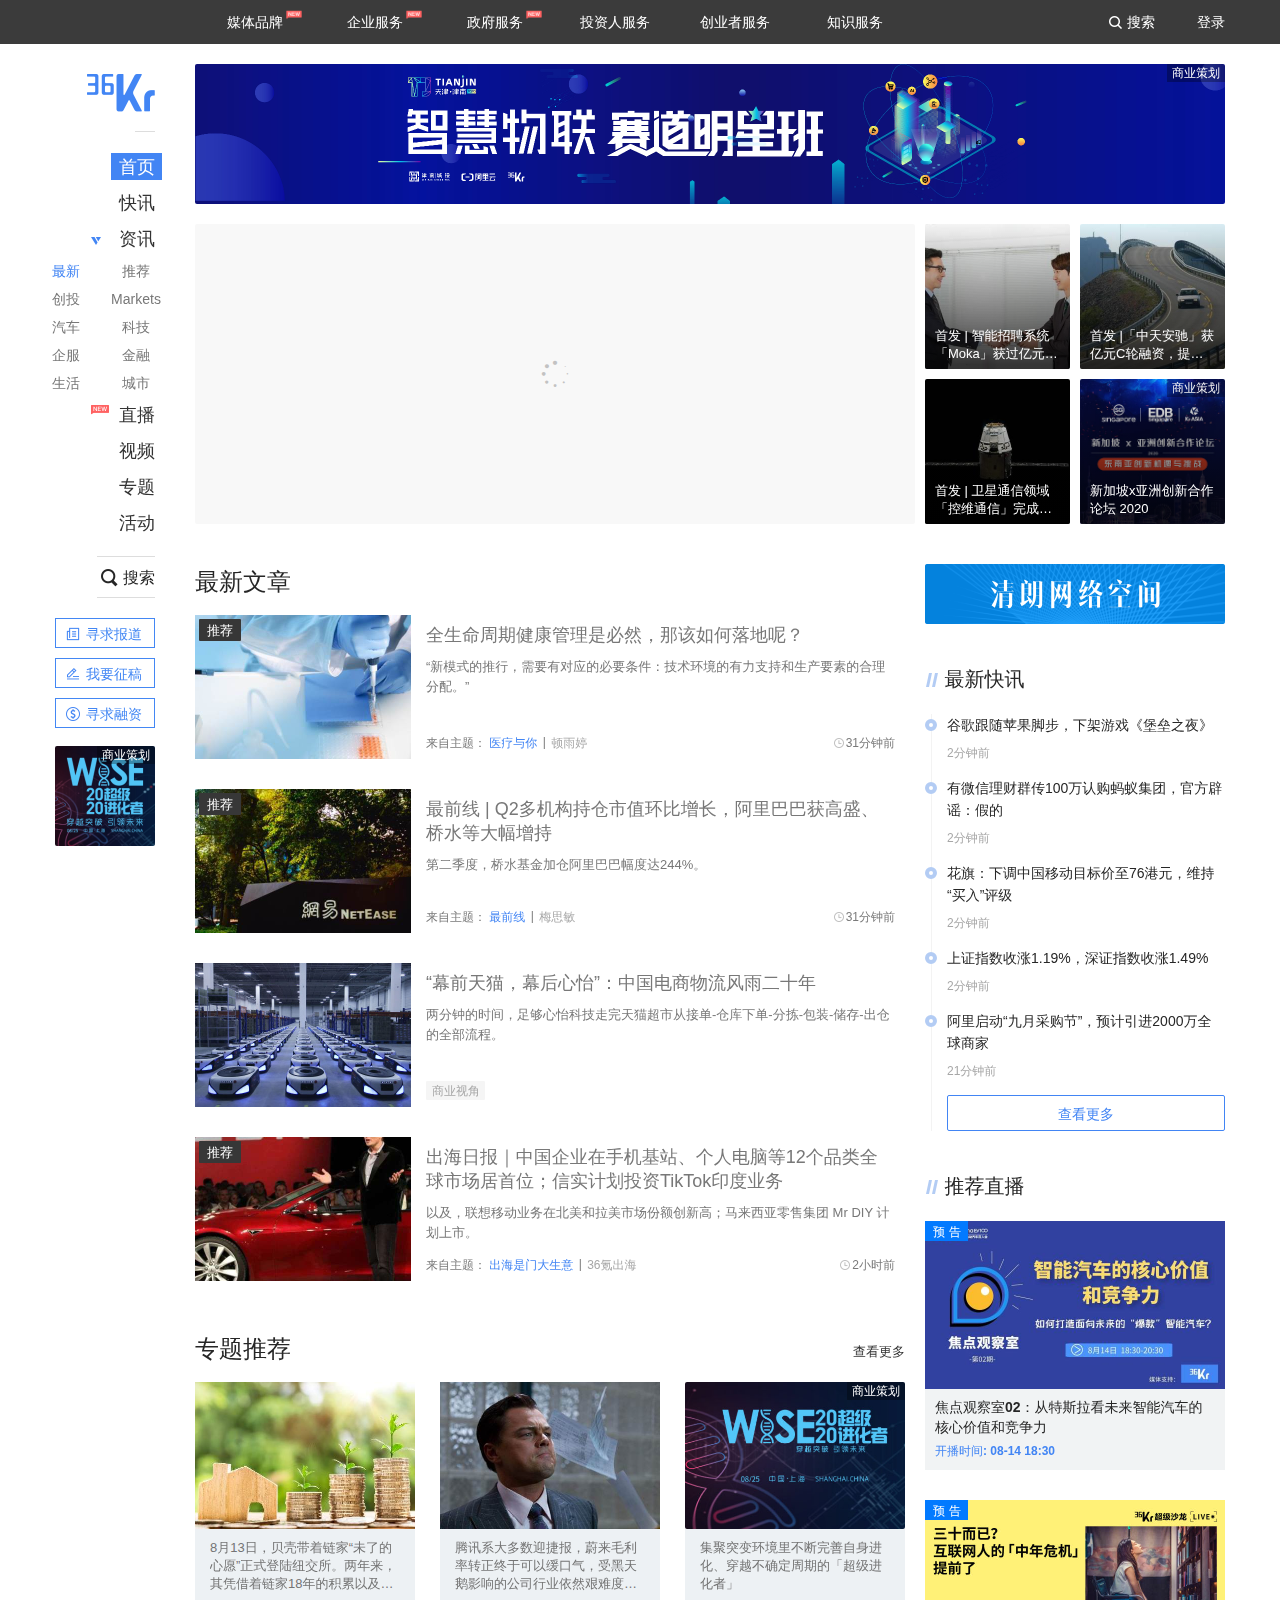
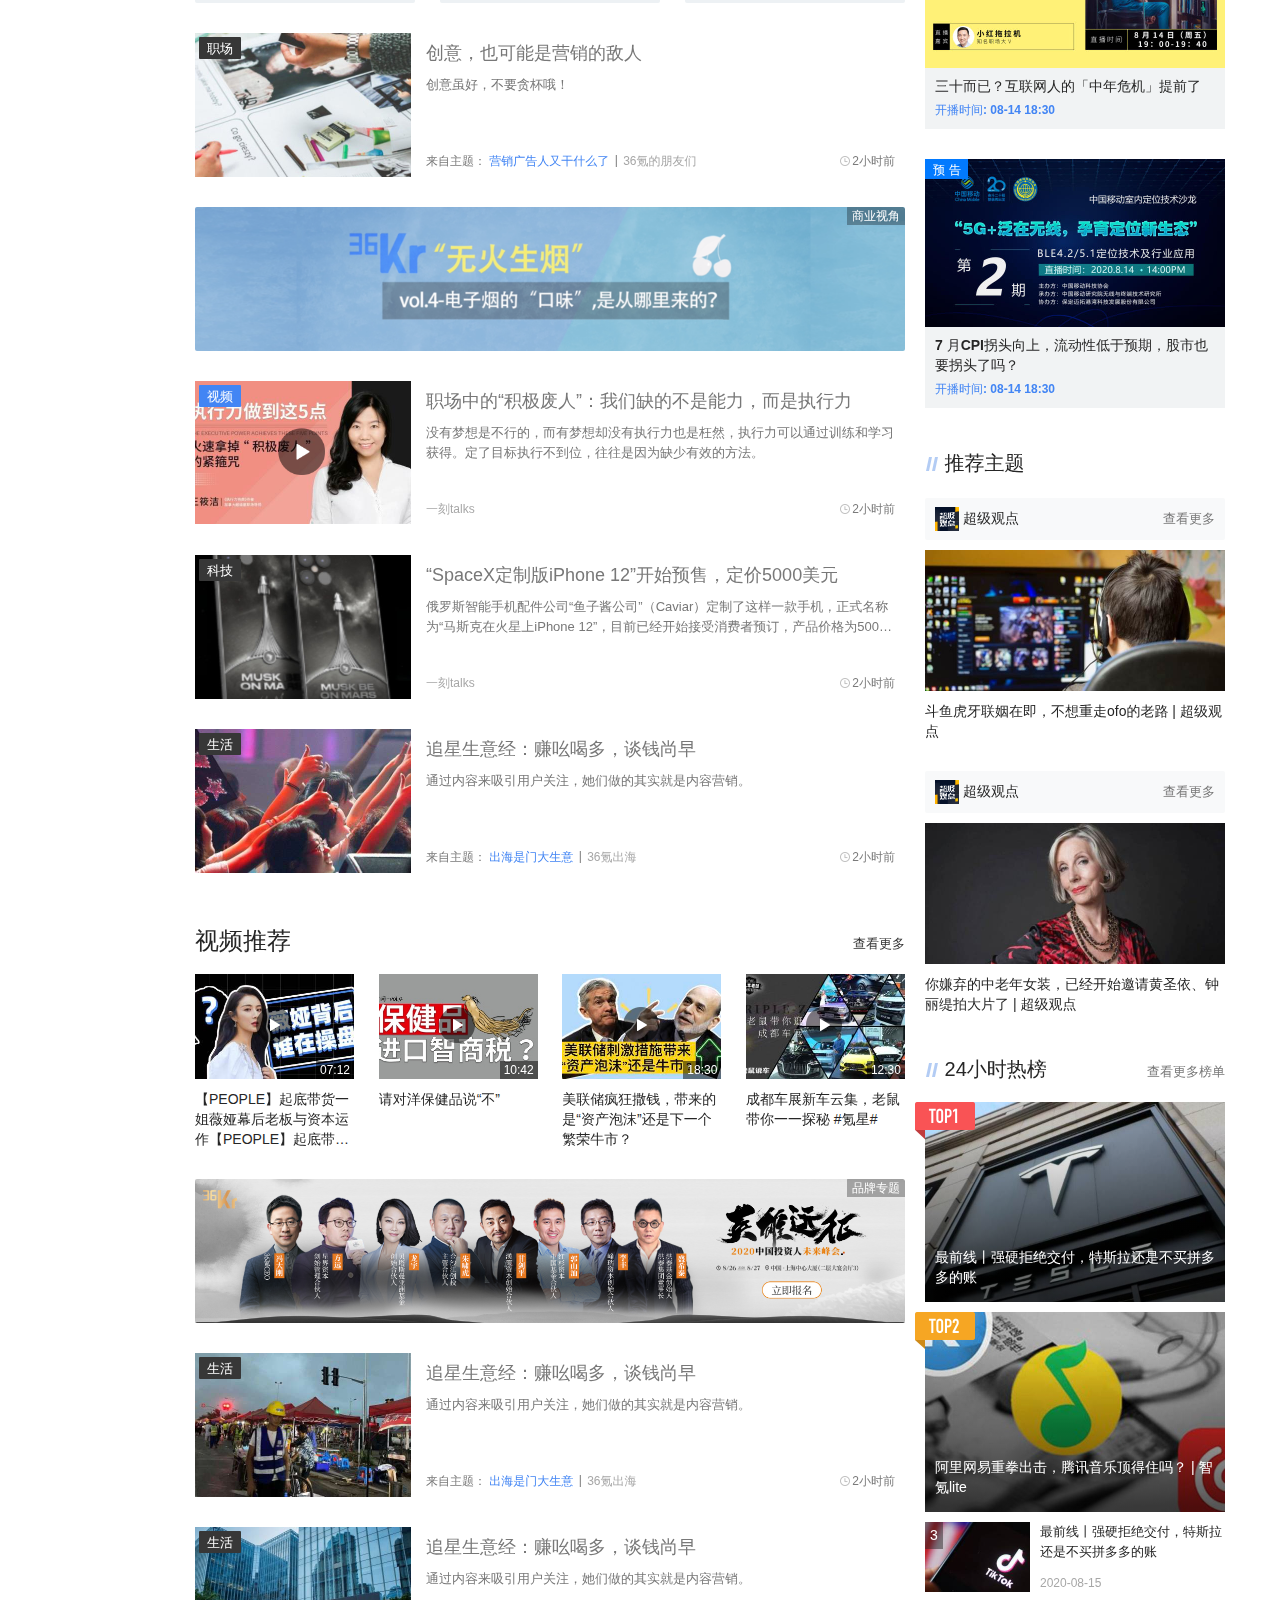
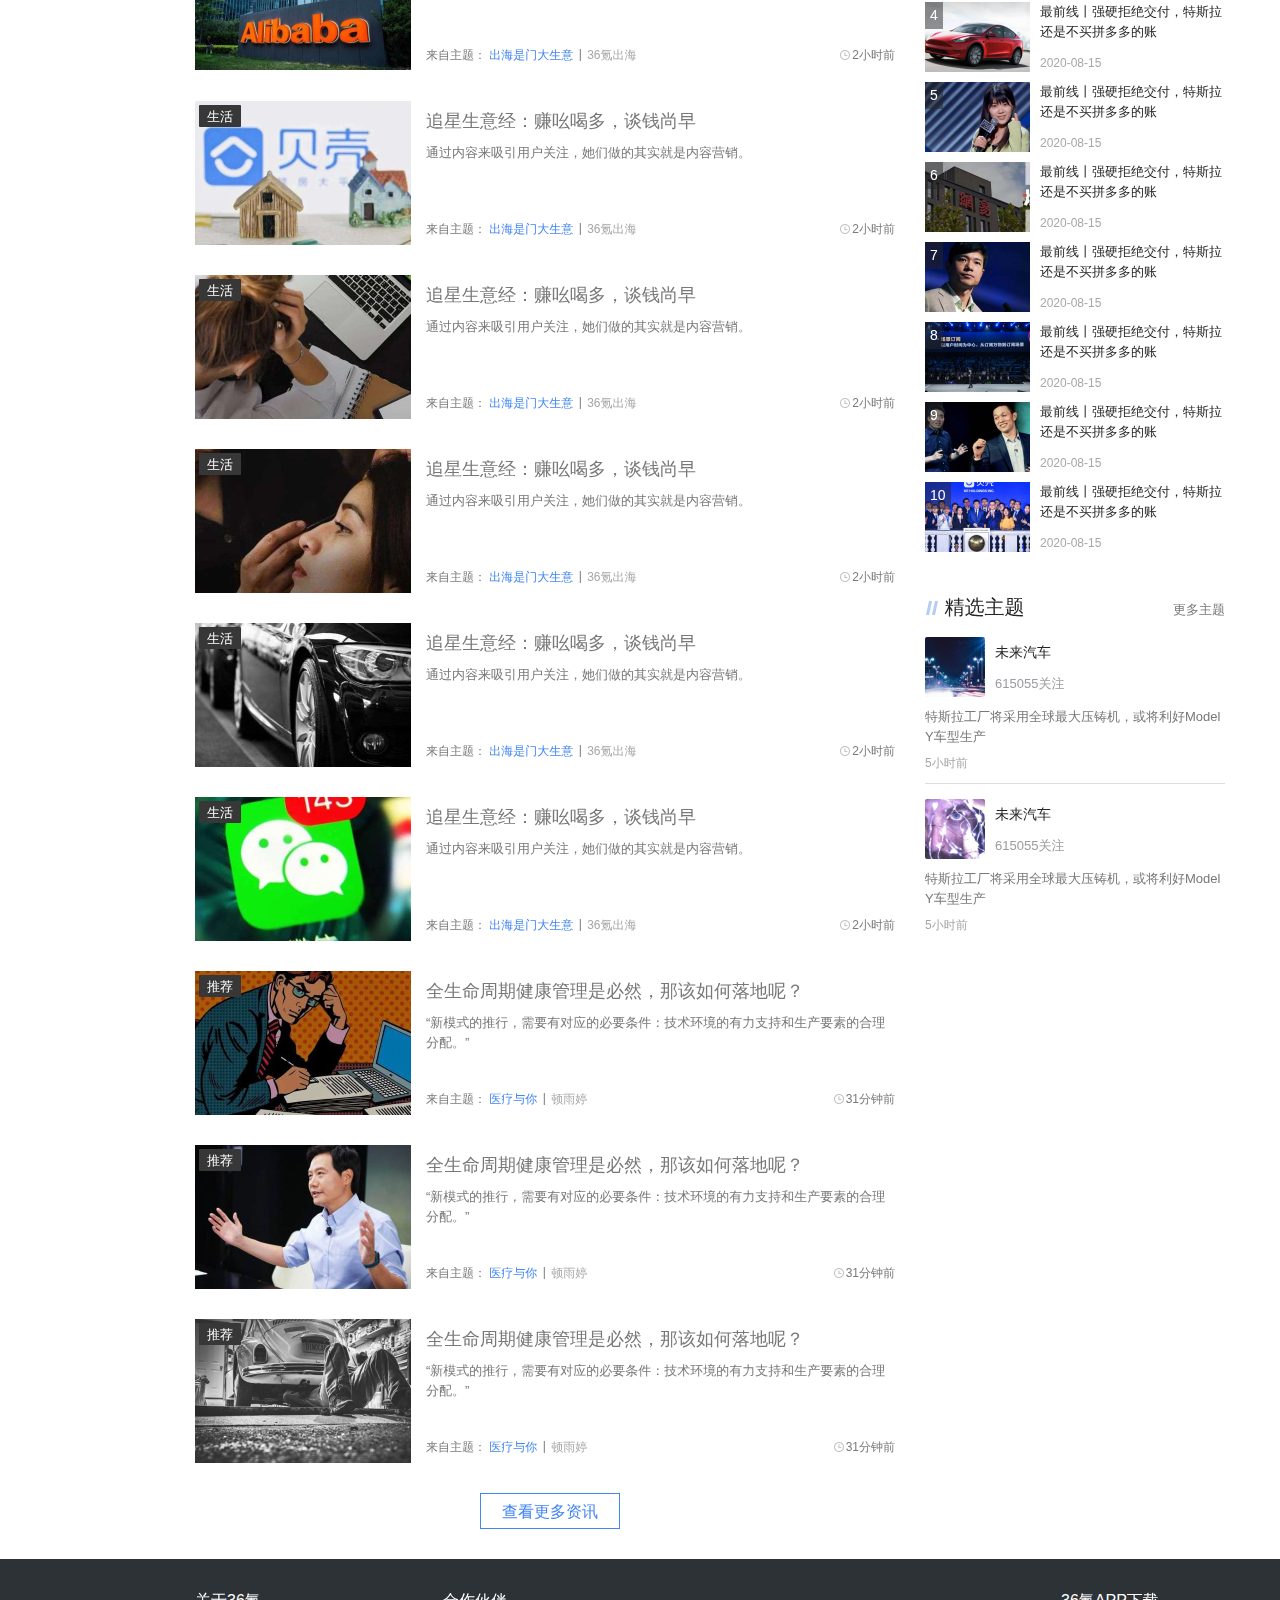
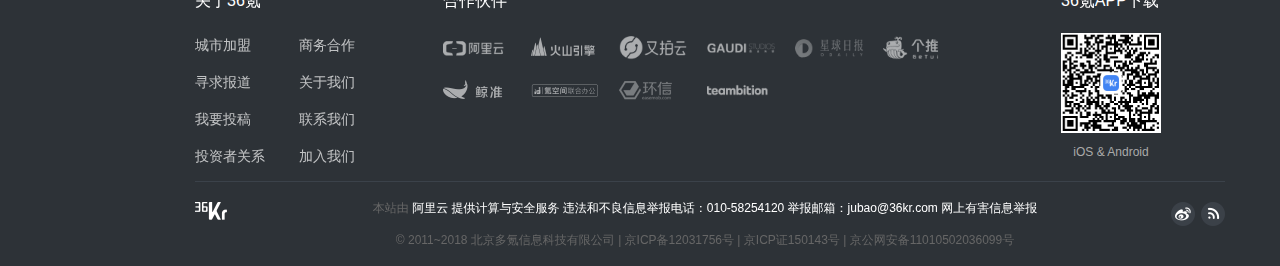
==== commit 6e8e5385: "v1_1" ====
--- a/前台初始代码/index.html
+++ b/前台初始代码/index.html
@@ -1,1085 +1,1094 @@
 <!DOCTYPE html>
 <html lang="en">
+
 <head>
-  <meta charset="UTF-8">
-  <meta http-equiv="X-UA-Compatible" content="ie=edge">
-  <title>36氪_让一部分人先看到未来</title>
-  <link rel="shortcut icon" href="./favicon.ico">
-  <link rel="stylesheet" href="./css/normalize.css">
-  <link rel="stylesheet" href="./assets/layui/css/layui.css">
-  <link rel="stylesheet" href="./css/index.css">
+    <meta charset="UTF-8">
+    <meta http-equiv="X-UA-Compatible" content="ie=edge">
+    <title>36氪_让一部分人先看到未来</title>
+    <link rel="shortcut icon" href="./favicon.ico">
+    <link rel="stylesheet" href="./css/normalize.css">
+    <link rel="stylesheet" href="./assets/layui/css/layui.css">
+    <link rel="stylesheet" href="./css/index.css">
 </head>
+
 <body>
-  <div class="viewport">
-    <!-- 头部 -->
-    <div class="kr_header">
-      <div class="kr_header_inner">
-        <!-- 导航 -->
-        <ul class="navs">
-          <li class="is_new">
-            <span class="label">媒体品牌</span>
-            <ul class="list">
-              <li>
-                <a href="./list.html" class="reddot">未来汽车日报</a>
-              </li>
-              <li>
-                <a href="./list.html">零售老板内参</a>
-              </li>
-              <li>
-                <a href="./list.html">未来地产</a>
-              </li>
-              <li>
-                <a href="./list.html">KrASIA</a>
-              </li>
-              <li>
-                <a href="./list.html">Tech星球</a>
-              </li>
-              <li>
-                <a href="./list.html">超人测评</a>
-              </li>
-            </ul>
-          </li>
-          <li class="is_new">
-            <span class="label">企业服务</span>
-            <ul class="list">
-              <li>
-                <a href="./list.html" class="reddot">企服严选</a>
-              </li>
-              <li>
-                <a href="./list.html">EClub企业项目库</a>
-              </li>
-              <li>
-                <a href="./list.html">36Kr研究院</a>
-              </li>
-              <li>
-                <a href="./list.html" class="reddot">Kr8创新平台</a>
-              </li>
-              <li>
-                <a href="./list.html">36Kr创新咨询</a>
-              </li>
-              <li>
-                <a href="./list.html">氪榜</a>
-              </li>
-            </ul>
-          </li>
-          <li class="is_new">
-            <span class="label">政府服务</span>
-            <ul class="list">
-              <li>
-                <a href="./list.html" class="reddot">城市之窗</a>
-              </li>
-              <li>
-                <a href="./list.html" class="reddot">政企对接</a>
-              </li>
-            </ul>
-          </li>
-          <li>
-            <span class="label">投资人服务</span>
-            <ul class="list">
-              <li>
-                <a href="./list.html">VClub</a>
-              </li>
-              <li>
-                <a href="./list.html;">VClub投资机构库</a>
-              </li>
-            </ul>
-          </li>
-          <li>
-            <span class="label">创业者服务</span>
-            <ul class="list">
-              <li>
-                <a href="./list.html">寻求报道</a>
-              </li>
-              <li>
-                <a href="./list.html">寻求融资</a>
-              </li>
-              <li>
-                <a href="./list.html">36氪Pro</a>
-              </li>
-            </ul>
-          </li>
-          <li>
-            <span class="label">知识服务</span>
-            <ul class="list">
-              <li>
-                <a href="./list.html">开氪</a>
-              </li>
-            </ul>
-          </li>
-        </ul>
-        <!-- 其它 -->
-        <div class="extra">
-          <a href="javascript:;" class="search_btn">搜索</a>
-          <a href="javascript:;">登录</a>
+    <div class="viewport">
+        <!-- 头部 -->
+        <div class="kr_header">
+            <div class="kr_header_inner">
+                <!-- 导航 -->
+                <ul class="navs">
+                    <li class="is_new">
+                        <span class="label">媒体品牌</span>
+                        <ul class="list">
+                            <li>
+                                <a href="./list.html" class="reddot">未来汽车日报</a>
+                            </li>
+                            <li>
+                                <a href="./list.html">零售老板内参</a>
+                            </li>
+                            <li>
+                                <a href="./list.html">未来地产</a>
+                            </li>
+                            <li>
+                                <a href="./list.html">KrASIA</a>
+                            </li>
+                            <li>
+                                <a href="./list.html">Tech星球</a>
+                            </li>
+                            <li>
+                                <a href="./list.html">超人测评</a>
+                            </li>
+                        </ul>
+                    </li>
+                    <li class="is_new">
+                        <span class="label">企业服务</span>
+                        <ul class="list">
+                            <li>
+                                <a href="./list.html" class="reddot">企服严选</a>
+                            </li>
+                            <li>
+                                <a href="./list.html">EClub企业项目库</a>
+                            </li>
+                            <li>
+                                <a href="./list.html">36Kr研究院</a>
+                            </li>
+                            <li>
+                                <a href="./list.html" class="reddot">Kr8创新平台</a>
+                            </li>
+                            <li>
+                                <a href="./list.html">36Kr创新咨询</a>
+                            </li>
+                            <li>
+                                <a href="./list.html">氪榜</a>
+                            </li>
+                        </ul>
+                    </li>
+                    <li class="is_new">
+                        <span class="label">政府服务</span>
+                        <ul class="list">
+                            <li>
+                                <a href="./list.html" class="reddot">城市之窗</a>
+                            </li>
+                            <li>
+                                <a href="./list.html" class="reddot">政企对接</a>
+                            </li>
+                        </ul>
+                    </li>
+                    <li>
+                        <span class="label">投资人服务</span>
+                        <ul class="list">
+                            <li>
+                                <a href="./list.html">VClub</a>
+                            </li>
+                            <li>
+                                <a href="./list.html;">VClub投资机构库</a>
+                            </li>
+                        </ul>
+                    </li>
+                    <li>
+                        <span class="label">创业者服务</span>
+                        <ul class="list">
+                            <li>
+                                <a href="./list.html">寻求报道</a>
+                            </li>
+                            <li>
+                                <a href="./list.html">寻求融资</a>
+                            </li>
+                            <li>
+                                <a href="./list.html">36氪Pro</a>
+                            </li>
+                        </ul>
+                    </li>
+                    <li>
+                        <span class="label">知识服务</span>
+                        <ul class="list">
+                            <li>
+                                <a href="./list.html">开氪</a>
+                            </li>
+                        </ul>
+                    </li>
+                </ul>
+                <!-- 其它 -->
+                <div class="extra">
+                    <a href="javascript:;" class="search_btn">搜索</a>
+                    <a href="javascript:;">登录</a>
+                </div>
+            </div>
         </div>
-      </div>
+        <!-- 公共布局 -->
+        <div class="kr_layout clearfix">
+            <!-- 左侧菜单 -->
+            <div class="kr_menu">
+                <!-- Logo -->
+                <h1 class="logo sprites"><a href="./index.html">36Kr</a></h1>
+                <!-- 菜单栏 -->
+                <ul class="menus">
+                    <li><a class="active" href="./index.html">首页</a></li>
+                    <li><a href="./list.html">快讯</a></li>
+                    <li class="collapsed">
+                        <i class="sprites triangle"></i>
+                        <a href="./list.html">资讯</a>
+                        <ul class="sub_menus">
+                            <li>
+                                <a href="./list.html" class="active">最新</a>
+                                <a href="./list.html">创投</a>
+                                <a href="./list.html">汽车</a>
+                                <a href="./list.html">企服</a>
+                                <a href="./list.html">生活</a>
+                            </li>
+                            <li>
+                                <a href="./list.html">推荐</a>
+                                <a href="./list.html">Markets</a>
+                                <a href="./list.html">科技</a>
+                                <a href="./list.html">金融</a>
+                                <a href="./list.html">城市</a>
+                            </li>
+                        </ul>
+                    </li>
+                    <li><a href="./list.html" class="is_new">直播</a></li>
+                    <li><a href="./list.html">视频</a></li>
+                    <li><a href="./list.html">专题</a></li>
+                    <li><a href="./list.html">活动</a></li>
+                </ul>
+                <!-- 搜索框 -->
+                <a href="javascript:;" class="search_btn">搜索</a>
+                <!-- 其它 -->
+                <ul class="extra">
+                    <li>
+                        <a href="javascript:;" class="sprites report">寻求报道</a>
+                    </li>
+                    <li>
+                        <a href="javascript:;" class="sprites contribution">我要征稿</a>
+                    </li>
+                    <li>
+                        <a href="javascript:;" class="sprites finance">寻求融资</a>
+                    </li>
+                </ul>
+                <!-- 广告 -->
+                <div class="ad">
+                    <a href="javascript:;">
+                        <img src="./uploads/ad_1.png" alt="">
+                        <span>商业策划</span>
+                    </a>
+                </div>
+            </div>
+            <!-- 广告位 -->
+            <div class="ad-placeholder">
+                <div class="ad">
+                    <a href="javascript:;">
+                        <img src="./uploads/ad_2.png" alt="">
+                    </a>
+                    <span>商业策划</span>
+                </div>
+            </div>
+            <!-- 焦点图 -->
+            <div class="kr_banner">
+                <div class="slides layui-carousel" lay-filter="kr_carousel" id="kr_carousel">
+                    <ul carousel-item>
+                        <li class="img-effect">
+                            <a href="javascript:;">
+                                <img src="./uploads/banner_1.png" alt="">
+                            </a>
+                        </li>
+                        <li class="img-effect">
+                            <a href="javascript:;">
+                                <img src="./uploads/banner_2.png" alt="">
+                            </a>
+                        </li>
+                        <li class="img-effect">
+                            <a href="javascript:;">
+                                <img src="./uploads/banner_3.png" alt="">
+                            </a>
+                        </li>
+                        <li class="img-effect">
+                            <a href="javascript:;">
+                                <img src="./uploads/banner_4.png" alt="">
+                            </a>
+                        </li>
+                        <li class="ad">
+                            <a href="javascript:;">
+                                <img src="./uploads/banner_5.png" alt="">
+                            </a>
+                            <span>商业策划</span>
+                        </li>
+                        <li class="img-effect">
+                            <a href="javascript:;">
+                                <img src="./uploads/banner_6.png" alt="">
+                            </a>
+                        </li>
+                    </ul>
+                </div>
+                <!-- 其它 -->
+                <ul class="extra">
+                    <li class="img-effect">
+                        <a href="./detail.html">
+                            <img src="./uploads/picture_1.jpg" alt="">
+                        </a>
+                        <p class="label text_overflow">首发 | 智能招聘系统「Moka」获过亿元 B+ 轮融资</p>
+                    </li>
+                    <li class="img-effect">
+                        <a href="./detail.html">
+                            <img src="./uploads/picture_2.jpg" alt="">
+                        </a>
+                        <p class="label text_overflow">首发 |「中天安驰」获亿元C轮融资，提供交通出行AIoT方案</p>
+                    </li>
+                    <li class="img-effect">
+                        <a href="./detail.html">
+                            <img src="./uploads/picture_3.jpg" alt="">
+                        </a>
+                        <p class="label text_overflow">首发 | 卫星通信领域「控维通信」完成数千万A轮融资</p>
+                    </li>
+                    <li class="ad">
+                        <a href="./detail.html">
+                            <img src="./uploads/picture_4.jpg" alt="">
+                        </a>
+                        <span>商业策划</span>
+                        <p class="label text_overflow">新加坡x亚洲创新合作论坛 2020</p>
+                    </li>
+                </ul>
+            </div>
+            <!-- 右侧边栏 -->
+            <div class="kr_aside">
+                <a href="javascript:;">
+                    <img src="./images/purify.png" alt="">
+                </a>
+                <!-- 最新快讯 -->
+                <div class="kr_widget">
+                    <h4 class="kr_widget_header">
+                        <i class="sprites line"></i> 最新快讯
+                    </h4>
+                    <ul class="timeline">
+                        <li>
+                            <a href="./detail.html" class="text_overflow">谷歌跟随苹果脚步，下架游戏《堡垒之夜》</a>
+                            <span>2分钟前</span>
+                        </li>
+                        <li>
+                            <a href="./detail.html" class="text_overflow">有微信理财群传100万认购蚂蚁集团，官方辟谣：假的</a>
+                            <span>2分钟前</span>
+                        </li>
+                        <li>
+                            <a href="./detail.html" class="text_overflow">花旗：下调中国移动目标价至76港元，维持“买入”评级</a>
+                            <span>2分钟前</span>
+                        </li>
+                        <li>
+                            <a href="./detail.html" class="text_overflow">上证指数收涨1.19%，深证指数收涨1.49%</a>
+                            <span>2分钟前</span>
+                        </li>
+                        <li>
+                            <a href="./detail.html" class="text_overflow">阿里启动“九月采购节”，预计引进2000万全球商家</a>
+                            <span>21分钟前</span>
+                        </li>
+                        <li>
+                            <a href="./list.html" class="more">查看更多</a>
+                        </li>
+                    </ul>
+                </div>
+                <!-- 推荐直播 -->
+                <div class="kr_widget">
+                    <h4 class="kr_widget_header">
+                        <i class="sprites line"></i> 推荐直播
+                    </h4>
+                    <div class="kr_live_card">
+                        <div class="img-effect">
+                            <a href="./detail.html">
+                                <img src="./uploads/live_1.jpg" alt="">
+                            </a>
+                            <span class="label">预告</span>
+                        </div>
+                        <div class="meta">
+                            <a href="./detail.html" class="text_overflow">焦点观察室02：从特斯拉看未来智能汽车的核心价值和竞争力</a>
+                            <p><span>开播时间</span>: 08-14 18:30</p>
+                        </div>
+                    </div>
+                    <div class="kr_live_card">
+                        <div class="img-effect">
+                            <a href="./detail.html">
+                                <img src="./uploads/live_2.jpg" alt="">
+                            </a>
+                            <span class="label">预告</span>
+                        </div>
+                        <div class="meta">
+                            <a href="./detail.html" class="text_overflow">三十而已？互联网人的「中年危机」提前了</a>
+                            <p><span>开播时间</span>: 08-14 18:30</p>
+                        </div>
+                    </div>
+                    <div class="kr_live_card">
+                        <div class="img-effect">
+                            <a href="./detail.html">
+                                <img src="./uploads/live_3.jpg" alt="">
+                            </a>
+                            <span class="label">预告</span>
+                        </div>
+                        <div class="meta">
+                            <a href="./detail.html" class="text_overflow">7 月CPI拐头向上，流动性低于预期，股市也要拐头了吗？</a>
+                            <p><span>开播时间</span>: 08-14 18:30</p>
+                        </div>
+                    </div>
+                </div>
+                <!-- 推荐主题 -->
+                <div class="kr_widget">
+                    <h4 class="kr_widget_header">
+                        <i class="sprites line"></i> 推荐主题
+                    </h4>
+                    <div class="kr_topic_card">
+                        <div class="header">
+                            <img src="./uploads/avatar_1.png" alt="">
+                            <span>超级观点</span>
+                            <a href="./list.html" class="more">查看更多</a>
+                        </div>
+                        <div class="img-effect">
+                            <img src="./uploads/topic_1.jpg" alt="">
+                        </div>
+                        <a href="./detail.html" class="link text_overflow">斗鱼虎牙联姻在即，不想重走ofo的老路 | 超级观点</a>
+                    </div>
+                    <div class="kr_topic_card">
+                        <div class="header">
+                            <img src="./uploads/avatar_1.png" alt="">
+                            <span>超级观点</span>
+                            <a href="./list.html" class="more">查看更多</a>
+                        </div>
+                        <div class="img-effect">
+                            <img src="./uploads/topic_2.jpg" alt="">
+                        </div>
+                        <a href="./detail.html" class="link text_overflow">你嫌弃的中老年女装，已经开始邀请黄圣依、钟丽缇拍大片了 | 超级观点</a>
+                    </div>
+                </div>
+                <!-- 24小时热榜 -->
+                <div class="kr_widget">
+                    <h4 class="kr_widget_header">
+                        <i class="sprites line"></i> 24小时热榜
+                        <a href="./list.html">查看更多榜单</a>
+                    </h4>
+                    <div class="kr_hot_card" data-index="1">
+                        <a href="./detail.html">
+                            <div class="img-effect">
+                                <img src="./uploads/hot_1.jpg" alt="">
+                            </div>
+                            <span class="text_overflow">最前线丨强硬拒绝交付，特斯拉还是不买拼多多的账</span>
+                        </a>
+                    </div>
+                    <div class="kr_hot_card" data-index="2">
+                        <a href="./detail.html">
+                            <div class="img-effect">
+                                <img src="./uploads/hot_2.jpg" alt="">
+                            </div>
+                            <span class="text_overflow">阿里网易重拳出击，腾讯音乐顶得住吗？ | 智氪lite</span>
+                        </a>
+                    </div>
+                    <div class="kr_hot_card" data-index="3">
+                        <a href="./detail.html">
+                            <div class="img-effect">
+                                <img src="./uploads/hot_3.jpg" alt="">
+                            </div>
+                            <span class="text_overflow">最前线丨强硬拒绝交付，特斯拉还是不买拼多多的账</span>
+                            <i>2020-08-15</i>
+                        </a>
+                    </div>
+                    <div class="kr_hot_card" data-index="4">
+                        <a href="./detail.html">
+                            <div class="img-effect">
+                                <img src="./uploads/hot_4.jpg" alt="">
+                            </div>
+                            <span class="text_overflow">最前线丨强硬拒绝交付，特斯拉还是不买拼多多的账</span>
+                            <i>2020-08-15</i>
+                        </a>
+                    </div>
+                    <div class="kr_hot_card" data-index="5">
+                        <a href="./detail.html">
+                            <div class="img-effect">
+                                <img src="./uploads/hot_5.jpg" alt="">
+                            </div>
+                            <span class="text_overflow">最前线丨强硬拒绝交付，特斯拉还是不买拼多多的账</span>
+                            <i>2020-08-15</i>
+                        </a>
+                    </div>
+                    <div class="kr_hot_card" data-index="6">
+                        <a href="./detail.html">
+                            <div class="img-effect">
+                                <img src="./uploads/hot_6.jpg" alt="">
+                            </div>
+                            <span class="text_overflow">最前线丨强硬拒绝交付，特斯拉还是不买拼多多的账</span>
+                            <i>2020-08-15</i>
+                        </a>
+                    </div>
+                    <div class="kr_hot_card" data-index="7">
+                        <a href="./detail.html">
+                            <div class="img-effect">
+                                <img src="./uploads/hot_7.jpg" alt="">
+                            </div>
+                            <span class="text_overflow">最前线丨强硬拒绝交付，特斯拉还是不买拼多多的账</span>
+                            <i>2020-08-15</i>
+                        </a>
+                    </div>
+                    <div class="kr_hot_card" data-index="8">
+                        <a href="./detail.html">
+                            <div class="img-effect">
+                                <img src="./uploads/hot_8.jpg" alt="">
+                            </div>
+                            <span class="text_overflow">最前线丨强硬拒绝交付，特斯拉还是不买拼多多的账</span>
+                            <i>2020-08-15</i>
+                        </a>
+                    </div>
+                    <div class="kr_hot_card" data-index="9">
+                        <a href="./detail.html">
+                            <div class="img-effect">
+                                <img src="./uploads/hot_9.jpg" alt="">
+                            </div>
+                            <span class="text_overflow">最前线丨强硬拒绝交付，特斯拉还是不买拼多多的账</span>
+                            <i>2020-08-15</i>
+                        </a>
+                    </div>
+                    <div class="kr_hot_card" data-index="10">
+                        <a href="./detail.html">
+                            <div class="img-effect">
+                                <img src="./uploads/hot_10.jpg" alt="">
+                            </div>
+                            <span class="text_overflow">最前线丨强硬拒绝交付，特斯拉还是不买拼多多的账</span>
+                            <i>2020-08-15</i>
+                        </a>
+                    </div>
+                </div>
+                <!-- 精选主题 -->
+                <div class="kr_widget kr_best">
+                    <h4 class="kr_widget_header">
+                        <i class="sprites line"></i> 精选主题
+                        <a href="./list.html">更多主题</a>
+                    </h4>
+                    <div class="kr_best_card">
+                        <div class="img-effect">
+                            <img src="./uploads/best_1.jpg" alt="">
+                        </div>
+                        <div class="meta">
+                            <a href="./detail.html">未来汽车</a>
+                            <span>615055关注</span>
+                        </div>
+                        <div class="extra">
+                            <a href="javascript:;">特斯拉工厂将采用全球最大压铸机，或将利好Model Y车型生产</a>
+                            <span>5小时前</span>
+                        </div>
+                    </div>
+                    <div class="kr_best_card">
+                        <div class="img-effect">
+                            <img src="./uploads/best_2.jpg" alt="">
+                        </div>
+                        <div class="meta">
+                            <a href="javascript:;">未来汽车</a>
+                            <span>615055关注</span>
+                        </div>
+                        <div class="extra">
+                            <a href="javascript:;">特斯拉工厂将采用全球最大压铸机，或将利好Model Y车型生产</a>
+                            <span>5小时前</span>
+                        </div>
+                    </div>
+                </div>
+            </div>
+            <!-- 主体 -->
+            <div class="kr_body">
+                <div class="kr_panel">
+                    <!-- 标题 -->
+                    <div class="kr_panel_title">
+                        <h3>最新文章</h3>
+                    </div>
+                    <!-- Feeds -->
+                    <div class="index_feed border-effect">
+                        <div class="cover img-effect">
+                            <img src="./uploads/cover_1.jpg" alt="">
+                            <a href="./list.html" class="label">推荐</a>
+                        </div>
+                        <div class="meta">
+                            <a href="./detail.html" class="title text_overflow">
+                                全生命周期健康管理是必然，那该如何落地呢？
+                            </a>
+                            <a href="./detail.html" class="brief text_overflow">
+                                “新模式的推行，需要有对应的必要条件：技术环境的有力支持和生产要素的合理分配。”
+                            </a>
+                            <div class="extra">
+                                来自主题：
+                                <a href="javascript:;" class="topic">医疗与你</a>
+                                <i class="line">|</i>
+                                <a href="javascript:;" class="author">顿雨婷</a>
+                                <span class="time"><i class="sprites clock"></i>31分钟前</span>
+                            </div>
+                        </div>
+                    </div>
+                    <div class="index_feed border-effect">
+                        <div class="cover img-effect">
+                            <img src="./uploads/cover_2.jpg" alt="">
+                            <a href="./list.html" class="label">推荐</a>
+                        </div>
+                        <div class="meta">
+                            <a href="./detail.html" class="title text_overflow">
+                                最前线 | Q2多机构持仓市值环比增长，阿里巴巴获高盛、桥水等大幅增持
+                            </a>
+                            <a href="./detail.html" class="brief text_overflow">
+                                第二季度，桥水基金加仓阿里巴巴幅度达244%。
+                            </a>
+                            <div class="extra">
+                                来自主题：
+                                <a href="javascript:;" class="topic">最前线</a>
+                                <i class="line">|</i>
+                                <a href="javascript:;" class="author">梅思敏</a>
+                                <span class="time"><i class="sprites clock"></i>31分钟前</span>
+                            </div>
+                        </div>
+                    </div>
+                    <div class="index_feed border-effect">
+                        <div class="cover img-effect">
+                            <img src="./uploads/cover_3.jpg" alt="">
+                        </div>
+                        <div class="meta">
+                            <a href="./detail.html" class="title text_overflow">
+                                “幕前天猫，幕后心怡”：中国电商物流风雨二十年
+                            </a>
+                            <p class="brief text_overflow">​
+                                两分钟的时间，足够心怡科技走完天猫超市从接单-仓库下单-分拣-包装-储存-出仓的全部流程。
+                            </p>
+                            <div class="extra">
+                                <span class="label">商业视角</span>
+                            </div>
+                        </div>
+                    </div>
+                    <div class="index_feed border-effect">
+                        <div class="cover img-effect">
+                            <img src="./uploads/cover_4.jpg" alt="">
+                            <a href="./list.html" class="label">推荐</a>
+                        </div>
+                        <div class="meta">
+                            <a href="./detail.html" class="title text_overflow">
+                                出海日报｜中国企业在手机基站、个人电脑等12个品类全球市场居首位；信实计划投资TikTok印度业务
+                            </a>
+                            <a href="./detail.html;" class="brief text_overflow">
+                                以及，联想移动业务在北美和拉美市场份额创新高；马来西亚零售集团 Mr DIY 计划上市。
+                            </a>
+                            <div class="extra">
+                                来自主题：
+                                <a href="javascript:;" class="topic">出海是门大生意</a>
+                                <i class="line">|</i>
+                                <a href="javascript:;" class="author">36氪出海</a>
+                                <span class="time"><i class="sprites clock"></i>2小时前</span>
+                            </div>
+                        </div>
+                    </div>
+                </div>
+                <!-- 专题推荐 -->
+                <div class="kr_panel">
+                    <div class="kr_panel_title">
+                        <h3>专题推荐</h3>
+                        <a href="javascript:;" class="more">查看更多</a>
+                    </div>
+                    <!-- 专题列表 -->
+                    <div class="kr_topic">
+                        <a class="kr_topic_card border-effect">
+                            <div class="img-effect">
+                                <img src="./uploads/card_1.jpg" alt="">
+                            </div>
+                            <div class="brief">
+                                <p class="text_overflow">
+                                    8月13日，贝壳带着链家“未了的心愿”正式登陆纽交所。两年来，其凭借着链家18年的积累以及ACN模式迅速发展，成功跻身行业头部。腾讯押中贝壳，阿里迅速增持易居，意图平衡局势，贝壳上市，其价值究竟几何？股市里，线上卖房还会如此受欢迎吗？
+                                </p>
+                            </div>
+                        </a>
+                        <a class="kr_topic_card border-effect">
+                            <div class="img-effect">
+                                <img src="./uploads/card_2.jpg" alt="">
+                            </div>
+                            <div class="brief">
+                                <p class="text_overflow">腾讯系大多数迎捷报，蔚来毛利率转正终于可以缓口气，受黑天鹅影响的公司行业依然艰难度日，大公司财报为你持续更新。</p>
+                            </div>
+                        </a>
+                        <a class="kr_topic_card border-effect">
+                            <div class="ad">
+                                <img src="./uploads/card_3.jpg" alt="">
+                                <span>商业策划</span>
+                            </div>
+                            <div class="brief">
+                                <p class="text_overflow">
+                                    集聚突变环境里不断完善自身进化、穿越不确定周期的「超级进化者」
+                                </p>
+                            </div>
+                        </a>
+                    </div>
+                    <div class="index_feed border-effect">
+                        <div class="cover img-effect">
+                            <img src="./uploads/cover_5.jpg" alt="">
+                            <a href="javascript:;" class="label">职场</a>
+                        </div>
+                        <div class="meta">
+                            <a href="javascript:;" class="title text_overflow">
+                                创意，也可能是营销的敌人
+                            </a>
+                            <a href="javascript:;" class="brief text_overflow">创意虽好，不要贪杯哦！</a>
+                            <div class="extra">
+                                来自主题：
+                                <a href="javascript:;" class="topic">营销广告人又干什么了</a>
+                                <i class="line">|</i>
+                                <a href="javascript:;" class="author">36氪的朋友们</a>
+                                <span class="time"><i class="sprites clock"></i>2小时前</span>
+                            </div>
+                        </div>
+                    </div>
+                    <!-- 广告位 -->
+                    <div class="ad">
+                        <img src="./uploads/ad_3.png" alt="">
+                        <span>商业视角</span>
+                    </div>
+                    <div class="index_feed border-effect">
+                        <div class="cover video img-effect">
+                            <img src="./uploads/cover_6.jpg" alt="">
+                            <a href="javascript:;" class="label">视频</a>
+                            <i class="sprites"></i>
+                        </div>
+                        <div class="meta">
+                            <a href="javascript:;" class="title text_overflow">
+                                职场中的“积极废人”：我们缺的不是能力，而是执行力
+                            </a>
+                            <p class="brief text_overflow">​
+                                没有梦想是不行的，而有梦想却没有执行力也是枉然，执行力可以通过训练和学习获得。定了目标执行不到位，往往是因为缺少有效的方法。
+                            </p>
+                            <div class="extra">
+                                <a href="javascript:;" class="author">一刻talks</a>
+                                <span class="time"><i class="sprites clock"></i>2小时前</span>
+                            </div>
+                        </div>
+                    </div>
+                    <div class="index_feed border-effect">
+                        <div class="cover img-effect">
+                            <img src="./uploads/cover_7.jpg" alt="">
+                            <a href="javascript:;" class="label">科技</a>
+                            <i class="sprites"></i>
+                        </div>
+                        <div class="meta">
+                            <a href="javascript:;" class="title text_overflow">
+                                “SpaceX定制版iPhone 12”开始预售，定价5000美元
+                            </a>
+                            <a href="javascript:;"
+                                class="brief text_overflow">俄罗斯智能手机配件公司“鱼子酱公司”（Caviar）定制了这样一款手机，正式名称为“马斯克在火星上iPhone
+                                12”，目前已经开始接受消费者预订，产品价格为5000美元。</a>
+                            <div class="extra">
+                                <a href="javascript:;" class="author">一刻talks</a>
+                                <span class="time"><i class="sprites clock"></i>2小时前</span>
+                            </div>
+                        </div>
+                    </div>
+                    <div class="index_feed border-effect">
+                        <div class="cover img-effect">
+                            <img src="./uploads/cover_8.jpg" alt="">
+                            <a href="javascript:;" class="label">生活</a>
+                            <i class="sprites"></i>
+                        </div>
+                        <div class="meta">
+                            <a href="javascript:;" class="title text_overflow">
+                                追星生意经：赚吆喝多，谈钱尚早
+                            </a>
+                            <a href="javascript:;" class="brief text_overflow">通过内容来吸引用户关注，她们做的其实就是内容营销。</a>
+                            <div class="extra">
+                                来自主题：
+                                <a href="javascript:;" class="topic">出海是门大生意</a>
+                                <i class="line">|</i>
+                                <a href="javascript:;" class="author">36氪出海</a>
+                                <span class="time"><i class="sprites clock"></i>2小时前</span>
+                            </div>
+                        </div>
+                    </div>
+                </div>
+                <!-- 视频推荐 -->
+                <div class="kr_panel">
+                    <div class="kr_panel_title">
+                        <h3>视频推荐</h3>
+                        <a href="javascript:;" class="more">查看更多</a>
+                    </div>
+                    <!-- 视频列表 -->
+                    <div class="kr_video">
+                        <a href="javascript:;" class="kr_video_card border-effect">
+                            <div class="img-effect video">
+                                <img src="./uploads/video_1.jpg" alt="">
+                                <i class="sprites"></i>
+                                <i class="time">07:12</i>
+                            </div>
+                            <div class="brief">
+                                <p class="text_overflow">
+                                    【PEOPLE】起底带货一姐薇娅幕后老板与资本运作【PEOPLE】起底带货一姐薇娅幕后老板与资本运作【PEOPLE】起底带货一姐薇娅幕后老板与资本运作</p>
+                            </div>
+                        </a>
+                        <a href="javascript:;" class="kr_video_card border-effect">
+                            <div class="img-effect video">
+                                <img src="./uploads/video_2.jpg" alt="">
+                                <i class="sprites"></i>
+                                <i class="time">10:42</i>
+                            </div>
+                            <div class="brief">
+                                <p class="text_overflow">请对洋保健品说“不”</p>
+                            </div>
+                        </a>
+                        <a href="javascript:;" class="kr_video_card border-effect">
+                            <div class="img-effect video">
+                                <img src="./uploads/video_3.jpg" alt="">
+                                <i class="sprites"></i>
+                                <i class="time">18:30</i>
+                            </div>
+                            <div class="brief">
+                                <p class="text_overflow">美联储疯狂撒钱，带来的是“资产泡沫”还是下一个繁荣牛市？</p>
+                            </div>
+                        </a>
+                        <a href="javascript:;" class="kr_video_card border-effect">
+                            <div class="img-effect video">
+                                <img src="./uploads/video_4.jpg" alt="">
+                                <i class="sprites"></i>
+                                <i class="time">12:30</i>
+                            </div>
+                            <div class="brief">
+                                <p>成都车展新车云集，老鼠带你一一探秘 #氪星#</p>
+                            </div>
+                        </a>
+                    </div>
+                    <!-- 广告位 -->
+                    <div class="ad">
+                        <img src="./uploads/ad_4.png" alt="">
+                        <span>品牌专题</span>
+                    </div>
+                    <div class="index_feed border-effect">
+                        <div class="cover img-effect">
+                            <img src="./uploads/cover_9.jpg" alt="">
+                            <a href="javascript:;" class="label">生活</a>
+                            <i class="sprites"></i>
+                        </div>
+                        <div class="meta">
+                            <a href="javascript:;" class="title text_overflow">
+                                追星生意经：赚吆喝多，谈钱尚早
+                            </a>
+                            <a href="javascript:;" class="brief text_overflow">通过内容来吸引用户关注，她们做的其实就是内容营销。</a>
+                            <div class="extra">
+                                来自主题：
+                                <a href="javascript:;" class="topic">出海是门大生意</a>
+                                <i class="line">|</i>
+                                <a href="javascript:;" class="author">36氪出海</a>
+                                <span class="time"><i class="sprites clock"></i>2小时前</span>
+                            </div>
+                        </div>
+                    </div>
+                    <div class="index_feed border-effect">
+                        <div class="cover img-effect">
+                            <img src="./uploads/cover_10.jpg" alt="">
+                            <a href="javascript:;" class="label">生活</a>
+                            <i class="sprites"></i>
+                        </div>
+                        <div class="meta">
+                            <a href="javascript:;" class="title text_overflow">
+                                追星生意经：赚吆喝多，谈钱尚早
+                            </a>
+                            <a href="javascript:;" class="brief text_overflow">通过内容来吸引用户关注，她们做的其实就是内容营销。</a>
+                            <div class="extra">
+                                来自主题：
+                                <a href="javascript:;" class="topic">出海是门大生意</a>
+                                <i class="line">|</i>
+                                <a href="javascript:;" class="author">36氪出海</a>
+                                <span class="time"><i class="sprites clock"></i>2小时前</span>
+                            </div>
+                        </div>
+                    </div>
+                    <div class="index_feed border-effect">
+                        <div class="cover img-effect">
+                            <img src="./uploads/cover_11.jpg" alt="">
+                            <a href="javascript:;" class="label">生活</a>
+                            <i class="sprites"></i>
+                        </div>
+                        <div class="meta">
+                            <a href="javascript:;" class="title text_overflow">
+                                追星生意经：赚吆喝多，谈钱尚早
+                            </a>
+                            <a href="javascript:;" class="brief text_overflow">通过内容来吸引用户关注，她们做的其实就是内容营销。</a>
+                            <div class="extra">
+                                来自主题：
+                                <a href="javascript:;" class="topic">出海是门大生意</a>
+                                <i class="line">|</i>
+                                <a href="javascript:;" class="author">36氪出海</a>
+                                <span class="time"><i class="sprites clock"></i>2小时前</span>
+                            </div>
+                        </div>
+                    </div>
+                    <div class="index_feed border-effect">
+                        <div class="cover img-effect">
+                            <img src="./uploads/cover_12.jpg" alt="">
+                            <a href="javascript:;" class="label">生活</a>
+                            <i class="sprites"></i>
+                        </div>
+                        <div class="meta">
+                            <a href="javascript:;" class="title text_overflow">
+                                追星生意经：赚吆喝多，谈钱尚早
+                            </a>
+                            <a href="javascript:;" class="brief text_overflow">通过内容来吸引用户关注，她们做的其实就是内容营销。</a>
+                            <div class="extra">
+                                来自主题：
+                                <a href="javascript:;" class="topic">出海是门大生意</a>
+                                <i class="line">|</i>
+                                <a href="javascript:;" class="author">36氪出海</a>
+                                <span class="time"><i class="sprites clock"></i>2小时前</span>
+                            </div>
+                        </div>
+                    </div>
+                    <div class="index_feed border-effect">
+                        <div class="cover img-effect">
+                            <img src="./uploads/cover_13.jpg" alt="">
+                            <a href="javascript:;" class="label">生活</a>
+                            <i class="sprites"></i>
+                        </div>
+                        <div class="meta">
+                            <a href="javascript:;" class="title text_overflow">
+                                追星生意经：赚吆喝多，谈钱尚早
+                            </a>
+                            <a href="javascript:;" class="brief text_overflow">通过内容来吸引用户关注，她们做的其实就是内容营销。</a>
+                            <div class="extra">
+                                来自主题：
+                                <a href="javascript:;" class="topic">出海是门大生意</a>
+                                <i class="line">|</i>
+                                <a href="javascript:;" class="author">36氪出海</a>
+                                <span class="time"><i class="sprites clock"></i>2小时前</span>
+                            </div>
+                        </div>
+                    </div>
+                    <div class="index_feed border-effect">
+                        <div class="cover img-effect">
+                            <img src="./uploads/cover_14.jpg" alt="">
+                            <a href="javascript:;" class="label">生活</a>
+                            <i class="sprites"></i>
+                        </div>
+                        <div class="meta">
+                            <a href="javascript:;" class="title text_overflow">
+                                追星生意经：赚吆喝多，谈钱尚早
+                            </a>
+                            <a href="javascript:;" class="brief text_overflow">通过内容来吸引用户关注，她们做的其实就是内容营销。</a>
+                            <div class="extra">
+                                来自主题：
+                                <a href="javascript:;" class="topic">出海是门大生意</a>
+                                <i class="line">|</i>
+                                <a href="javascript:;" class="author">36氪出海</a>
+                                <span class="time"><i class="sprites clock"></i>2小时前</span>
+                            </div>
+                        </div>
+                    </div>
+                    <div class="index_feed border-effect">
+                        <div class="cover img-effect">
+                            <img src="./uploads/cover_15.jpg" alt="">
+                            <a href="javascript:;" class="label">生活</a>
+                            <i class="sprites"></i>
+                        </div>
+                        <div class="meta">
+                            <a href="javascript:;" class="title text_overflow">
+                                追星生意经：赚吆喝多，谈钱尚早
+                            </a>
+                            <a href="javascript:;" class="brief text_overflow">通过内容来吸引用户关注，她们做的其实就是内容营销。</a>
+                            <div class="extra">
+                                来自主题：
+                                <a href="javascript:;" class="topic">出海是门大生意</a>
+                                <i class="line">|</i>
+                                <a href="javascript:;" class="author">36氪出海</a>
+                                <span class="time"><i class="sprites clock"></i>2小时前</span>
+                            </div>
+                        </div>
+                    </div>
+                    <div class="index_feed border-effect">
+                        <div class="cover img-effect">
+                            <img src="./uploads/cover_16.jpg" alt="">
+                            <a href="javascript:;" class="label">推荐</a>
+                        </div>
+                        <div class="meta">
+                            <a href="javascript:;" class="title text_overflow">
+                                全生命周期健康管理是必然，那该如何落地呢？
+                            </a>
+                            <a href="javascript:;" class="brief text_overflow">
+                                “新模式的推行，需要有对应的必要条件：技术环境的有力支持和生产要素的合理分配。”
+                            </a>
+                            <div class="extra">
+                                来自主题：
+                                <a href="javascript:;" class="topic">医疗与你</a>
+                                <i class="line">|</i>
+                                <a href="javascript:;" class="author">顿雨婷</a>
+                                <span class="time"><i class="sprites clock"></i>31分钟前</span>
+                            </div>
+                        </div>
+                    </div>
+                    <div class="index_feed border-effect">
+                        <div class="cover img-effect">
+                            <img src="./uploads/cover_17.jpg" alt="">
+                            <a href="javascript:;" class="label">推荐</a>
+                        </div>
+                        <div class="meta">
+                            <a href="javascript:;" class="title text_overflow">
+                                全生命周期健康管理是必然，那该如何落地呢？
+                            </a>
+                            <a href="javascript:;" class="brief text_overflow">
+                                “新模式的推行，需要有对应的必要条件：技术环境的有力支持和生产要素的合理分配。”
+                            </a>
+                            <div class="extra">
+                                来自主题：
+                                <a href="javascript:;" class="topic">医疗与你</a>
+                                <i class="line">|</i>
+                                <a href="javascript:;" class="author">顿雨婷</a>
+                                <span class="time"><i class="sprites clock"></i>31分钟前</span>
+                            </div>
+                        </div>
+                    </div>
+                    <div class="index_feed border-effect">
+                        <div class="cover img-effect">
+                            <img src="./uploads/cover_18.jpg" alt="">
+                            <a href="javascript:;" class="label">推荐</a>
+                        </div>
+                        <div class="meta">
+                            <a href="javascript:;" class="title text_overflow">
+                                全生命周期健康管理是必然，那该如何落地呢？
+                            </a>
+                            <a href="javascript:;" class="brief text_overflow">
+                                “新模式的推行，需要有对应的必要条件：技术环境的有力支持和生产要素的合理分配。”
+                            </a>
+                            <div class="extra">
+                                来自主题：
+                                <a href="javascript:;" class="topic">医疗与你</a>
+                                <i class="line">|</i>
+                                <a href="javascript:;" class="author">顿雨婷</a>
+                                <span class="time"><i class="sprites clock"></i>31分钟前</span>
+                            </div>
+                        </div>
+                    </div>
+                </div>
+
+                <div class="kr_more">
+                    <a href="javascript:;">查看更多资讯</a>
+                </div>
+            </div>
+        </div>
+        <!-- 底部 -->
+        <div class="kr_footer">
+            <div class="kr_footer_inner">
+                <!-- 推广链接 -->
+                <div class="kr_links">
+                    <dl class="kr_about">
+                        <dt>关于36氪</dt>
+                        <dd>
+                            <a href="javascript:;">城市加盟</a>
+                        </dd>
+                        <dd>
+                            <a href="javascript:;">商务合作</a>
+                        </dd>
+                        <dd>
+                            <a href="javascript:;">寻求报道</a>
+                        </dd>
+                        <dd>
+                            <a href="javascript:;">关于我们</a>
+                        </dd>
+                        <dd>
+                            <a href="javascript:;">我要投稿</a>
+                        </dd>
+                        <dd>
+                            <a href="javascript:;">联系我们</a>
+                        </dd>
+                        <dd>
+                            <a href="javascript:;">投资者关系</a>
+                        </dd>
+                        <dd>
+                            <a href="javascript:;">加入我们</a>
+                        </dd>
+                    </dl>
+                    <dl class="kr_collaborator">
+                        <dt>合作伙伴</dt>
+                        <dd>
+                            <a href="javascript:;">
+                                <img src="./uploads/aliyun.png" alt="">
+                            </a>
+                        </dd>
+                        <dd>
+                            <a href="javascript:;">
+                                <img src="./uploads/bytey.png" alt="">
+                            </a>
+                        </dd>
+                        <dd>
+                            <a href="javascript:;">
+                                <img src="./uploads/upy.png" alt="">
+                            </a>
+                        </dd>
+                        <dd>
+                            <a href="javascript:;">
+                                <img src="./uploads/gaodi.png" alt="">
+                            </a>
+                        </dd>
+                        <dd>
+                            <a href="javascript:;">
+                                <img src="./uploads/dailyPlanet.png" alt="">
+                            </a>
+                        </dd>
+                        <dd>
+                            <a href="javascript:;">
+                                <img src="./uploads/getui.png" alt="">
+                            </a>
+                        </dd>
+                        <dd>
+                            <a href="javascript:;">
+                                <img src="./uploads/jz.png" alt="">
+                            </a>
+                        </dd>
+                        <dd>
+                            <a href="javascript:;">
+                                <img src="./uploads/kkj.png" alt="">
+                            </a>
+                        </dd>
+                        <dd>
+                            <a href="javascript:;">
+                                <img src="./uploads/huanxin.png" alt="">
+                            </a>
+                        </dd>
+                        <dd>
+                            <a href="javascript:;">
+                                <img src="./uploads/teambition.png" alt="">
+                            </a>
+                        </dd>
+                    </dl>
+                    <dl class="kr_download">
+                        <dt>36氪APP下载</dt>
+                        <dd>
+                            <img src="./uploads/qrcode.png" alt="">
+                            <span>iOS & Android</span>
+                        </dd>
+                    </dl>
+                </div>
+                <!-- 版权信息 -->
+                <div class="kr_copyright">
+                    <p>
+                        <span>本站由</span>
+                        <a href="javascript:;">阿里云</a>
+                        提供计算与安全服务 违法和不良信息举报电话：010-58254120 举报邮箱：jubao@36kr.com
+                        <a href="javascript:;">网上有害信息举报</a>
+                    </p>
+                    <p>
+                        © 2011~2018 北京多氪信息科技有限公司 |
+                        <a href="javascript:;">京ICP备12031756号</a> |
+                        <a href="javascript:;">京ICP证150143号</a> |
+                        <a href="javascript:;">京公网安备11010502036099号</a>
+                    </p>
+                    <!-- 图标 -->
+                    <i class="sprites logo"></i>
+                    <i class="sprites weibo"></i>
+                    <i class="sprites rss"></i>
+                </div>
+            </div>
+        </div>
     </div>
-    <!-- 公共布局 -->
-    <div class="kr_layout clearfix">
-      <!-- 左侧菜单 -->
-      <div class="kr_menu">
-        <!-- Logo -->
-        <h1 class="logo sprites"><a href="./index.html">36Kr</a></h1>
-        <!-- 菜单栏 -->
-        <ul class="menus">
-          <li><a class="active" href="./index.html">首页</a></li>
-          <li><a href="./list.html">快讯</a></li>
-          <li class="collapsed">
-            <i class="sprites triangle"></i>
-            <a href="./list.html">资讯</a>
-            <ul class="sub_menus">
-              <li>
-                <a href="./list.html" class="active">最新</a>
-                <a href="./list.html">创投</a>
-                <a href="./list.html">汽车</a>
-                <a href="./list.html">企服</a>
-                <a href="./list.html">生活</a>
-              </li>
-              <li>
-                <a href="./list.html">推荐</a>
-                <a href="./list.html">Markets</a>
-                <a href="./list.html">科技</a>
-                <a href="./list.html">金融</a>
-                <a href="./list.html">城市</a>
-              </li>
-            </ul>
-          </li>
-          <li><a href="./list.html" class="is_new">直播</a></li>
-          <li><a href="./list.html">视频</a></li>
-          <li><a href="./list.html">专题</a></li>
-          <li><a href="./list.html">活动</a></li>
-        </ul>
-        <!-- 搜索框 -->
-        <a href="javascript:;" class="search_btn">搜索</a>
-        <!-- 其它 -->
-        <ul class="extra">
-          <li>
-            <a href="javascript:;" class="sprites report">寻求报道</a>
-          </li>
-          <li>
-            <a href="javascript:;" class="sprites contribution">我要征稿</a>
-          </li>
-          <li>
-            <a href="javascript:;" class="sprites finance">寻求融资</a>
-          </li>
-        </ul>
-        <!-- 广告 -->
-        <div class="ad">
-          <a href="javascript:;">
-            <img src="./uploads/ad_1.png" alt="">
-            <span>商业策划</span>
-          </a>
-        </div>
-      </div>
-      <!-- 广告位 -->
-      <div class="ad-placeholder">
-        <div class="ad">
-          <a href="javascript:;">
-            <img src="./uploads/ad_2.png" alt="">
-          </a>
-          <span>商业策划</span>
-        </div>
-      </div>
-      <!-- 焦点图 -->
-      <div class="kr_banner">
-        <div class="slides layui-carousel" lay-filter="kr_carousel" id="kr_carousel">
-          <ul carousel-item>
-            <li class="img-effect">
-              <a href="javascript:;">
-                <img src="./uploads/banner_1.png" alt="">
-              </a>
-            </li>
-            <li class="img-effect">
-              <a href="javascript:;">
-                <img src="./uploads/banner_2.png" alt="">
-              </a>
-            </li>
-            <li class="img-effect">
-              <a href="javascript:;">
-                <img src="./uploads/banner_3.png" alt="">
-              </a>
-            </li>
-            <li class="img-effect">
-              <a href="javascript:;">
-                <img src="./uploads/banner_4.png" alt="">
-              </a>
-            </li>
-            <li class="ad">
-              <a href="javascript:;">
-                <img src="./uploads/banner_5.png" alt="">
-              </a>
-              <span>商业策划</span>
-            </li>
-            <li class="img-effect">
-              <a href="javascript:;">
-                <img src="./uploads/banner_6.png" alt="">
-              </a>
-            </li>
-          </ul>
-        </div>
-        <!-- 其它 -->
-        <ul class="extra">
-          <li class="img-effect">
-            <a href="./detail.html">
-              <img src="./uploads/picture_1.jpg" alt="">
-            </a>
-            <p class="label text_overflow">首发 | 智能招聘系统「Moka」获过亿元 B+ 轮融资</p>
-          </li>
-          <li class="img-effect">
-            <a href="./detail.html">
-              <img src="./uploads/picture_2.jpg" alt="">
-            </a>
-            <p class="label text_overflow">首发 |「中天安驰」获亿元C轮融资，提供交通出行AIoT方案</p>
-          </li>
-          <li class="img-effect">
-            <a href="./detail.html">
-              <img src="./uploads/picture_3.jpg" alt="">
-            </a>
-            <p class="label text_overflow">首发 | 卫星通信领域「控维通信」完成数千万A轮融资</p>
-          </li>
-          <li class="ad">
-            <a href="./detail.html">
-              <img src="./uploads/picture_4.jpg" alt="">
-            </a>
-            <span>商业策划</span>
-            <p class="label text_overflow">新加坡x亚洲创新合作论坛 2020</p>
-          </li>
-        </ul>
-      </div>
-      <!-- 右侧边栏 -->
-      <div class="kr_aside">
-        <a href="javascript:;">
-          <img src="./images/purify.png" alt="">
-        </a>
-        <!-- 最新快讯 -->
-        <div class="kr_widget">
-          <h4 class="kr_widget_header">
-            <i class="sprites line"></i> 最新快讯
-          </h4>
-          <ul class="timeline">
-            <li>
-              <a href="./detail.html" class="text_overflow">谷歌跟随苹果脚步，下架游戏《堡垒之夜》</a>
-              <span>2分钟前</span>
-            </li>
-            <li>
-              <a href="./detail.html" class="text_overflow">有微信理财群传100万认购蚂蚁集团，官方辟谣：假的</a>
-              <span>2分钟前</span>
-            </li>
-            <li>
-              <a href="./detail.html" class="text_overflow">花旗：下调中国移动目标价至76港元，维持“买入”评级</a>
-              <span>2分钟前</span>
-            </li>
-            <li>
-              <a href="./detail.html" class="text_overflow">上证指数收涨1.19%，深证指数收涨1.49%</a>
-              <span>2分钟前</span>
-            </li>
-            <li>
-              <a href="./detail.html" class="text_overflow">阿里启动“九月采购节”，预计引进2000万全球商家</a>
-              <span>21分钟前</span>
-            </li>
-            <li>
-              <a href="./list.html" class="more">查看更多</a>
-            </li>
-          </ul>
-        </div>
-        <!-- 推荐直播 -->
-        <div class="kr_widget">
-          <h4 class="kr_widget_header">
-            <i class="sprites line"></i> 推荐直播
-          </h4>
-          <div class="kr_live_card">
-            <div class="img-effect">
-              <a href="./detail.html">
-                <img src="./uploads/live_1.jpg" alt="">
-              </a>
-              <span class="label">预告</span>
-            </div>
-            <div class="meta">
-              <a href="./detail.html" class="text_overflow">焦点观察室02：从特斯拉看未来智能汽车的核心价值和竞争力</a>
-              <p><span>开播时间</span>: 08-14 18:30</p>
-            </div>
-          </div>
-          <div class="kr_live_card">
-            <div class="img-effect">
-              <a href="./detail.html">
-                <img src="./uploads/live_2.jpg" alt="">
-              </a>
-              <span class="label">预告</span>
-            </div>
-            <div class="meta">
-              <a href="./detail.html" class="text_overflow">三十而已？互联网人的「中年危机」提前了</a>
-              <p><span>开播时间</span>: 08-14 18:30</p>
-            </div>
-          </div>
-          <div class="kr_live_card">
-            <div class="img-effect">
-              <a href="./detail.html">
-                <img src="./uploads/live_3.jpg" alt="">
-              </a>
-              <span class="label">预告</span>
-            </div>
-            <div class="meta">
-              <a href="./detail.html" class="text_overflow">7 月CPI拐头向上，流动性低于预期，股市也要拐头了吗？</a>
-              <p><span>开播时间</span>: 08-14 18:30</p>
-            </div>
-          </div>
-        </div>
-        <!-- 推荐主题 -->
-        <div class="kr_widget">
-          <h4 class="kr_widget_header">
-            <i class="sprites line"></i> 推荐主题
-          </h4>
-          <div class="kr_topic_card">
-            <div class="header">
-              <img src="./uploads/avatar_1.png" alt="">
-              <span>超级观点</span>
-              <a href="./list.html" class="more">查看更多</a>
-            </div>
-            <div class="img-effect">
-              <img src="./uploads/topic_1.jpg" alt="">
-            </div>
-            <a href="./detail.html" class="link text_overflow">斗鱼虎牙联姻在即，不想重走ofo的老路 | 超级观点</a>
-          </div>
-          <div class="kr_topic_card">
-            <div class="header">
-              <img src="./uploads/avatar_1.png" alt="">
-              <span>超级观点</span>
-              <a href="./list.html" class="more">查看更多</a>
-            </div>
-            <div class="img-effect">
-              <img src="./uploads/topic_2.jpg" alt="">
-            </div>
-            <a href="./detail.html" class="link text_overflow">你嫌弃的中老年女装，已经开始邀请黄圣依、钟丽缇拍大片了 | 超级观点</a>
-          </div>
-        </div>
-        <!-- 24小时热榜 -->
-        <div class="kr_widget">
-          <h4 class="kr_widget_header">
-            <i class="sprites line"></i> 24小时热榜
-            <a href="./list.html">查看更多榜单</a>
-          </h4>
-          <div class="kr_hot_card" data-index="1">
-            <a href="./detail.html">
-              <div class="img-effect">
-                <img src="./uploads/hot_1.jpg" alt="">
-              </div>
-              <span class="text_overflow">最前线丨强硬拒绝交付，特斯拉还是不买拼多多的账</span>
-            </a>
-          </div>
-          <div class="kr_hot_card" data-index="2">
-            <a href="./detail.html">
-              <div class="img-effect">
-                <img src="./uploads/hot_2.jpg" alt="">
-              </div>
-              <span class="text_overflow">阿里网易重拳出击，腾讯音乐顶得住吗？ | 智氪lite</span>
-            </a>
-          </div>
-          <div class="kr_hot_card" data-index="3">
-            <a href="./detail.html">
-              <div class="img-effect">
-                <img src="./uploads/hot_3.jpg" alt="">
-              </div>
-              <span class="text_overflow">最前线丨强硬拒绝交付，特斯拉还是不买拼多多的账</span>
-              <i>2020-08-15</i>
-            </a>
-          </div>
-          <div class="kr_hot_card" data-index="4">
-            <a href="./detail.html">
-              <div class="img-effect">
-                <img src="./uploads/hot_4.jpg" alt="">
-              </div>
-              <span class="text_overflow">最前线丨强硬拒绝交付，特斯拉还是不买拼多多的账</span>
-              <i>2020-08-15</i>
-            </a>
-          </div>
-          <div class="kr_hot_card" data-index="5">
-            <a href="./detail.html">
-              <div class="img-effect">
-                <img src="./uploads/hot_5.jpg" alt="">
-              </div>
-              <span class="text_overflow">最前线丨强硬拒绝交付，特斯拉还是不买拼多多的账</span>
-              <i>2020-08-15</i>
-            </a>
-          </div>
-          <div class="kr_hot_card" data-index="6">
-            <a href="./detail.html">
-              <div class="img-effect">
-                <img src="./uploads/hot_6.jpg" alt="">
-              </div>
-              <span class="text_overflow">最前线丨强硬拒绝交付，特斯拉还是不买拼多多的账</span>
-              <i>2020-08-15</i>
-            </a>
-          </div>
-          <div class="kr_hot_card" data-index="7">
-            <a href="./detail.html">
-              <div class="img-effect">
-                <img src="./uploads/hot_7.jpg" alt="">
-              </div>
-              <span class="text_overflow">最前线丨强硬拒绝交付，特斯拉还是不买拼多多的账</span>
-              <i>2020-08-15</i>
-            </a>
-          </div>
-          <div class="kr_hot_card" data-index="8">
-            <a href="./detail.html">
-              <div class="img-effect">
-                <img src="./uploads/hot_8.jpg" alt="">
-              </div>
-              <span class="text_overflow">最前线丨强硬拒绝交付，特斯拉还是不买拼多多的账</span>
-              <i>2020-08-15</i>
-            </a>
-          </div>
-          <div class="kr_hot_card" data-index="9">
-            <a href="./detail.html">
-              <div class="img-effect">
-                <img src="./uploads/hot_9.jpg" alt="">
-              </div>
-              <span class="text_overflow">最前线丨强硬拒绝交付，特斯拉还是不买拼多多的账</span>
-              <i>2020-08-15</i>
-            </a>
-          </div>
-          <div class="kr_hot_card" data-index="10">
-            <a href="./detail.html">
-              <div class="img-effect">
-                <img src="./uploads/hot_10.jpg" alt="">
-              </div>
-              <span class="text_overflow">最前线丨强硬拒绝交付，特斯拉还是不买拼多多的账</span>
-              <i>2020-08-15</i>
-            </a>
-          </div>
-        </div>
-        <!-- 精选主题 -->
-        <div class="kr_widget kr_best">
-          <h4 class="kr_widget_header">
-            <i class="sprites line"></i> 精选主题
-            <a href="./list.html">更多主题</a>
-          </h4>
-          <div class="kr_best_card">
-            <div class="img-effect">
-              <img src="./uploads/best_1.jpg" alt="">
-            </div>
-            <div class="meta">
-              <a href="./detail.html">未来汽车</a>
-              <span>615055关注</span>
-            </div>
-            <div class="extra">
-              <a href="javascript:;">特斯拉工厂将采用全球最大压铸机，或将利好Model Y车型生产</a>
-              <span>5小时前</span>
-            </div>
-          </div>
-          <div class="kr_best_card">
-            <div class="img-effect">
-              <img src="./uploads/best_2.jpg" alt="">
-            </div>
-            <div class="meta">
-              <a href="javascript:;">未来汽车</a>
-              <span>615055关注</span>
-            </div>
-            <div class="extra">
-              <a href="javascript:;">特斯拉工厂将采用全球最大压铸机，或将利好Model Y车型生产</a>
-              <span>5小时前</span>
-            </div>
-          </div>
-        </div>
-      </div>
-      <!-- 主体 -->
-      <div class="kr_body">
-        <div class="kr_panel">
-          <!-- 标题 -->
-          <div class="kr_panel_title">
-            <h3>最新文章</h3>
-          </div>
-          <!-- Feeds -->
-          <div class="index_feed border-effect">
-            <div class="cover img-effect">
-              <img src="./uploads/cover_1.jpg" alt="">
-              <a href="./list.html" class="label">推荐</a>
-            </div>
-            <div class="meta">
-              <a href="./detail.html" class="title text_overflow">
-                全生命周期健康管理是必然，那该如何落地呢？
-              </a>
-              <a href="./detail.html" class="brief text_overflow">
-                “新模式的推行，需要有对应的必要条件：技术环境的有力支持和生产要素的合理分配。”
-              </a>
-              <div class="extra">
-                来自主题：
-                <a href="javascript:;" class="topic">医疗与你</a>
-                <i class="line">|</i>
-                <a href="javascript:;" class="author">顿雨婷</a>
-                <span class="time"><i class="sprites clock"></i>31分钟前</span>
-              </div>
-            </div>
-          </div>
-          <div class="index_feed border-effect">
-            <div class="cover img-effect">
-              <img src="./uploads/cover_2.jpg" alt="">
-              <a href="./list.html" class="label">推荐</a>
-            </div>
-            <div class="meta">
-              <a href="./detail.html" class="title text_overflow">
-                最前线 | Q2多机构持仓市值环比增长，阿里巴巴获高盛、桥水等大幅增持
-              </a>
-              <a href="./detail.html" class="brief text_overflow">
-                第二季度，桥水基金加仓阿里巴巴幅度达244%。
-              </a>
-              <div class="extra">
-                来自主题：
-                <a href="javascript:;" class="topic">最前线</a>
-                <i class="line">|</i>
-                <a href="javascript:;" class="author">梅思敏</a>
-                <span class="time"><i class="sprites clock"></i>31分钟前</span>
-              </div>
-            </div>
-          </div>
-          <div class="index_feed border-effect">
-            <div class="cover img-effect">
-              <img src="./uploads/cover_3.jpg" alt="">
-            </div>
-            <div class="meta">
-              <a href="./detail.html" class="title text_overflow">
-                “幕前天猫，幕后心怡”：中国电商物流风雨二十年
-              </a>
-              <p class="brief text_overflow">​
-                两分钟的时间，足够心怡科技走完天猫超市从接单-仓库下单-分拣-包装-储存-出仓的全部流程。
-              </p>
-              <div class="extra">
-                <span class="label">商业视角</span>
-              </div>
-            </div>
-          </div>
-          <div class="index_feed border-effect">
-            <div class="cover img-effect">
-              <img src="./uploads/cover_4.jpg" alt="">
-              <a href="./list.html" class="label">推荐</a>
-            </div>
-            <div class="meta">
-              <a href="./detail.html" class="title text_overflow">
-                出海日报｜中国企业在手机基站、个人电脑等12个品类全球市场居首位；信实计划投资TikTok印度业务
-              </a>
-              <a href="./detail.html;" class="brief text_overflow">
-                以及，联想移动业务在北美和拉美市场份额创新高；马来西亚零售集团 Mr DIY 计划上市。
-              </a>
-              <div class="extra">
-                来自主题：
-                <a href="javascript:;" class="topic">出海是门大生意</a>
-                <i class="line">|</i>
-                <a href="javascript:;" class="author">36氪出海</a>
-                <span class="time"><i class="sprites clock"></i>2小时前</span>
-              </div>
-            </div>
-          </div>
-        </div>
-        <!-- 专题推荐 -->
-        <div class="kr_panel">
-          <div class="kr_panel_title">
-            <h3>专题推荐</h3>
-            <a href="javascript:;" class="more">查看更多</a>
-          </div>
-          <!-- 专题列表 -->
-          <div class="kr_topic">
-            <a class="kr_topic_card border-effect">
-              <div class="img-effect">
-                <img src="./uploads/card_1.jpg" alt="">
-              </div>
-              <div class="brief">
-                <p class="text_overflow">8月13日，贝壳带着链家“未了的心愿”正式登陆纽交所。两年来，其凭借着链家18年的积累以及ACN模式迅速发展，成功跻身行业头部。腾讯押中贝壳，阿里迅速增持易居，意图平衡局势，贝壳上市，其价值究竟几何？股市里，线上卖房还会如此受欢迎吗？</p>
-              </div>
-            </a>
-            <a class="kr_topic_card border-effect">
-              <div class="img-effect">
-                <img src="./uploads/card_2.jpg" alt="">
-              </div>
-              <div class="brief">
-                <p class="text_overflow">腾讯系大多数迎捷报，蔚来毛利率转正终于可以缓口气，受黑天鹅影响的公司行业依然艰难度日，大公司财报为你持续更新。</p>
-              </div>
-            </a>
-            <a class="kr_topic_card border-effect">
-              <div class="ad">
-                <img src="./uploads/card_3.jpg" alt="">
-                <span>商业策划</span>
-              </div>
-              <div class="brief">
-                <p class="text_overflow">
-                  集聚突变环境里不断完善自身进化、穿越不确定周期的「超级进化者」
-                </p>
-              </div>
-            </a>
-          </div>
-          <div class="index_feed border-effect">
-            <div class="cover img-effect">
-              <img src="./uploads/cover_5.jpg" alt="">
-              <a href="javascript:;" class="label">职场</a>
-            </div>
-            <div class="meta">
-              <a href="javascript:;" class="title text_overflow">
-                创意，也可能是营销的敌人
-              </a>
-              <a href="javascript:;" class="brief text_overflow">创意虽好，不要贪杯哦！</a>
-              <div class="extra">
-                来自主题：
-                <a href="javascript:;" class="topic">营销广告人又干什么了</a>
-                <i class="line">|</i>
-                <a href="javascript:;" class="author">36氪的朋友们</a>
-                <span class="time"><i class="sprites clock"></i>2小时前</span>
-              </div>
-            </div>
-          </div>
-          <!-- 广告位 -->
-          <div class="ad">
-            <img src="./uploads/ad_3.png" alt="">
-            <span>商业视角</span>
-          </div>
-          <div class="index_feed border-effect">
-            <div class="cover video img-effect">
-              <img src="./uploads/cover_6.jpg" alt="">
-              <a href="javascript:;" class="label">视频</a>
-              <i class="sprites"></i>
-            </div>
-            <div class="meta">
-                <a href="javascript:;" class="title text_overflow">
-                  职场中的“积极废人”：我们缺的不是能力，而是执行力
-                </a>
-                <p class="brief text_overflow">​
-                  没有梦想是不行的，而有梦想却没有执行力也是枉然，执行力可以通过训练和学习获得。定了目标执行不到位，往往是因为缺少有效的方法。
-                </p>
-              <div class="extra">
-                <a href="javascript:;" class="author">一刻talks</a>
-                <span class="time"><i class="sprites clock"></i>2小时前</span>
-              </div>
-            </div>
-          </div>
-          <div class="index_feed border-effect">
-            <div class="cover img-effect">
-              <img src="./uploads/cover_7.jpg" alt="">
-              <a href="javascript:;" class="label">科技</a>
-              <i class="sprites"></i>
-            </div>
-            <div class="meta">
-              <a href="javascript:;" class="title text_overflow">
-                “SpaceX定制版iPhone 12”开始预售，定价5000美元
-              </a>
-              <a href="javascript:;" class="brief text_overflow">俄罗斯智能手机配件公司“鱼子酱公司”（Caviar）定制了这样一款手机，正式名称为“马斯克在火星上iPhone 12”，目前已经开始接受消费者预订，产品价格为5000美元。</a>
-              <div class="extra">
-                <a href="javascript:;" class="author">一刻talks</a>
-                <span class="time"><i class="sprites clock"></i>2小时前</span>
-              </div>
-            </div>
-          </div>
-          <div class="index_feed border-effect">
-            <div class="cover img-effect">
-              <img src="./uploads/cover_8.jpg" alt="">
-              <a href="javascript:;" class="label">生活</a>
-              <i class="sprites"></i>
-            </div>
-            <div class="meta">
-              <a href="javascript:;" class="title text_overflow">
-                追星生意经：赚吆喝多，谈钱尚早
-              </a>
-              <a href="javascript:;" class="brief text_overflow">通过内容来吸引用户关注，她们做的其实就是内容营销。</a>
-              <div class="extra">
-                来自主题：
-                <a href="javascript:;" class="topic">出海是门大生意</a>
-                <i class="line">|</i>
-                <a href="javascript:;" class="author">36氪出海</a>
-                <span class="time"><i class="sprites clock"></i>2小时前</span>
-              </div>
-            </div>
-          </div>
-        </div>
-        <!-- 视频推荐 -->
-        <div class="kr_panel">
-          <div class="kr_panel_title">
-            <h3>视频推荐</h3>
-            <a href="javascript:;" class="more">查看更多</a>
-          </div>
-          <!-- 视频列表 -->
-          <div class="kr_video">
-            <a href="javascript:;" class="kr_video_card border-effect">
-              <div class="img-effect video">
-                <img src="./uploads/video_1.jpg" alt="">
-                <i class="sprites"></i>
-                <i class="time">07:12</i>
-              </div>
-              <div class="brief">
-                <p class="text_overflow">【PEOPLE】起底带货一姐薇娅幕后老板与资本运作【PEOPLE】起底带货一姐薇娅幕后老板与资本运作【PEOPLE】起底带货一姐薇娅幕后老板与资本运作</p>
-              </div>
-            </a>
-            <a href="javascript:;" class="kr_video_card border-effect">
-              <div class="img-effect video">
-                <img src="./uploads/video_2.jpg" alt="">
-                <i class="sprites"></i>
-                <i class="time">10:42</i>
-              </div>
-              <div class="brief">
-                <p class="text_overflow">请对洋保健品说“不”</p>
-              </div>
-            </a>
-            <a href="javascript:;" class="kr_video_card border-effect">
-              <div class="img-effect video">
-                <img src="./uploads/video_3.jpg" alt="">
-                <i class="sprites"></i>
-                <i class="time">18:30</i>
-              </div>
-              <div class="brief">
-                <p class="text_overflow">美联储疯狂撒钱，带来的是“资产泡沫”还是下一个繁荣牛市？</p>
-              </div>
-            </a>
-            <a href="javascript:;" class="kr_video_card border-effect">
-              <div class="img-effect video">
-                <img src="./uploads/video_4.jpg" alt="">
-                <i class="sprites"></i>
-                <i class="time">12:30</i>
-              </div>
-              <div class="brief">
-                <p>成都车展新车云集，老鼠带你一一探秘 #氪星#</p>
-              </div>
-            </a>
-          </div>
-          <!-- 广告位 -->
-          <div class="ad">
-            <img src="./uploads/ad_4.png" alt="">
-            <span>品牌专题</span>
-          </div>
-          <div class="index_feed border-effect">
-            <div class="cover img-effect">
-              <img src="./uploads/cover_9.jpg" alt="">
-              <a href="javascript:;" class="label">生活</a>
-              <i class="sprites"></i>
-            </div>
-            <div class="meta">
-              <a href="javascript:;" class="title text_overflow">
-                追星生意经：赚吆喝多，谈钱尚早
-              </a>
-              <a href="javascript:;" class="brief text_overflow">通过内容来吸引用户关注，她们做的其实就是内容营销。</a>
-              <div class="extra">
-                来自主题：
-                <a href="javascript:;" class="topic">出海是门大生意</a>
-                <i class="line">|</i>
-                <a href="javascript:;" class="author">36氪出海</a>
-                <span class="time"><i class="sprites clock"></i>2小时前</span>
-              </div>
-            </div>
-          </div>
-          <div class="index_feed border-effect">
-            <div class="cover img-effect">
-              <img src="./uploads/cover_10.jpg" alt="">
-              <a href="javascript:;" class="label">生活</a>
-              <i class="sprites"></i>
-            </div>
-            <div class="meta">
-              <a href="javascript:;" class="title text_overflow">
-                追星生意经：赚吆喝多，谈钱尚早
-              </a>
-              <a href="javascript:;" class="brief text_overflow">通过内容来吸引用户关注，她们做的其实就是内容营销。</a>
-              <div class="extra">
-                来自主题：
-                <a href="javascript:;" class="topic">出海是门大生意</a>
-                <i class="line">|</i>
-                <a href="javascript:;" class="author">36氪出海</a>
-                <span class="time"><i class="sprites clock"></i>2小时前</span>
-              </div>
-            </div>
-          </div>
-          <div class="index_feed border-effect">
-            <div class="cover img-effect">
-              <img src="./uploads/cover_11.jpg" alt="">
-              <a href="javascript:;" class="label">生活</a>
-              <i class="sprites"></i>
-            </div>
-            <div class="meta">
-              <a href="javascript:;" class="title text_overflow">
-                追星生意经：赚吆喝多，谈钱尚早
-              </a>
-              <a href="javascript:;" class="brief text_overflow">通过内容来吸引用户关注，她们做的其实就是内容营销。</a>
-              <div class="extra">
-                来自主题：
-                <a href="javascript:;" class="topic">出海是门大生意</a>
-                <i class="line">|</i>
-                <a href="javascript:;" class="author">36氪出海</a>
-                <span class="time"><i class="sprites clock"></i>2小时前</span>
-              </div>
-            </div>
-          </div>
-          <div class="index_feed border-effect">
-            <div class="cover img-effect">
-              <img src="./uploads/cover_12.jpg" alt="">
-              <a href="javascript:;" class="label">生活</a>
-              <i class="sprites"></i>
-            </div>
-            <div class="meta">
-              <a href="javascript:;" class="title text_overflow">
-                追星生意经：赚吆喝多，谈钱尚早
-              </a>
-              <a href="javascript:;" class="brief text_overflow">通过内容来吸引用户关注，她们做的其实就是内容营销。</a>
-              <div class="extra">
-                来自主题：
-                <a href="javascript:;" class="topic">出海是门大生意</a>
-                <i class="line">|</i>
-                <a href="javascript:;" class="author">36氪出海</a>
-                <span class="time"><i class="sprites clock"></i>2小时前</span>
-              </div>
-            </div>
-          </div>
-          <div class="index_feed border-effect">
-            <div class="cover img-effect">
-              <img src="./uploads/cover_13.jpg" alt="">
-              <a href="javascript:;" class="label">生活</a>
-              <i class="sprites"></i>
-            </div>
-            <div class="meta">
-              <a href="javascript:;" class="title text_overflow">
-                追星生意经：赚吆喝多，谈钱尚早
-              </a>
-              <a href="javascript:;" class="brief text_overflow">通过内容来吸引用户关注，她们做的其实就是内容营销。</a>
-              <div class="extra">
-                来自主题：
-                <a href="javascript:;" class="topic">出海是门大生意</a>
-                <i class="line">|</i>
-                <a href="javascript:;" class="author">36氪出海</a>
-                <span class="time"><i class="sprites clock"></i>2小时前</span>
-              </div>
-            </div>
-          </div>
-          <div class="index_feed border-effect">
-            <div class="cover img-effect">
-              <img src="./uploads/cover_14.jpg" alt="">
-              <a href="javascript:;" class="label">生活</a>
-              <i class="sprites"></i>
-            </div>
-            <div class="meta">
-              <a href="javascript:;" class="title text_overflow">
-                追星生意经：赚吆喝多，谈钱尚早
-              </a>
-              <a href="javascript:;" class="brief text_overflow">通过内容来吸引用户关注，她们做的其实就是内容营销。</a>
-              <div class="extra">
-                来自主题：
-                <a href="javascript:;" class="topic">出海是门大生意</a>
-                <i class="line">|</i>
-                <a href="javascript:;" class="author">36氪出海</a>
-                <span class="time"><i class="sprites clock"></i>2小时前</span>
-              </div>
-            </div>
-          </div>
-          <div class="index_feed border-effect">
-            <div class="cover img-effect">
-              <img src="./uploads/cover_15.jpg" alt="">
-              <a href="javascript:;" class="label">生活</a>
-              <i class="sprites"></i>
-            </div>
-            <div class="meta">
-              <a href="javascript:;" class="title text_overflow">
-                追星生意经：赚吆喝多，谈钱尚早
-              </a>
-              <a href="javascript:;" class="brief text_overflow">通过内容来吸引用户关注，她们做的其实就是内容营销。</a>
-              <div class="extra">
-                来自主题：
-                <a href="javascript:;" class="topic">出海是门大生意</a>
-                <i class="line">|</i>
-                <a href="javascript:;" class="author">36氪出海</a>
-                <span class="time"><i class="sprites clock"></i>2小时前</span>
-              </div>
-            </div>
-          </div>
-          <div class="index_feed border-effect">
-            <div class="cover img-effect">
-              <img src="./uploads/cover_16.jpg" alt="">
-              <a href="javascript:;" class="label">推荐</a>
-            </div>
-            <div class="meta">
-              <a href="javascript:;" class="title text_overflow">
-                全生命周期健康管理是必然，那该如何落地呢？
-              </a>
-              <a href="javascript:;" class="brief text_overflow">
-                “新模式的推行，需要有对应的必要条件：技术环境的有力支持和生产要素的合理分配。”
-              </a>
-              <div class="extra">
-                来自主题：
-                <a href="javascript:;" class="topic">医疗与你</a>
-                <i class="line">|</i>
-                <a href="javascript:;" class="author">顿雨婷</a>
-                <span class="time"><i class="sprites clock"></i>31分钟前</span>
-              </div>
-            </div>
-          </div>
-          <div class="index_feed border-effect">
-            <div class="cover img-effect">
-              <img src="./uploads/cover_17.jpg" alt="">
-              <a href="javascript:;" class="label">推荐</a>
-            </div>
-            <div class="meta">
-              <a href="javascript:;" class="title text_overflow">
-                全生命周期健康管理是必然，那该如何落地呢？
-              </a>
-              <a href="javascript:;" class="brief text_overflow">
-                “新模式的推行，需要有对应的必要条件：技术环境的有力支持和生产要素的合理分配。”
-              </a>
-              <div class="extra">
-                来自主题：
-                <a href="javascript:;" class="topic">医疗与你</a>
-                <i class="line">|</i>
-                <a href="javascript:;" class="author">顿雨婷</a>
-                <span class="time"><i class="sprites clock"></i>31分钟前</span>
-              </div>
-            </div>
-          </div>
-          <div class="index_feed border-effect">
-            <div class="cover img-effect">
-              <img src="./uploads/cover_18.jpg" alt="">
-              <a href="javascript:;" class="label">推荐</a>
-            </div>
-            <div class="meta">
-              <a href="javascript:;" class="title text_overflow">
-                全生命周期健康管理是必然，那该如何落地呢？
-              </a>
-              <a href="javascript:;" class="brief text_overflow">
-                “新模式的推行，需要有对应的必要条件：技术环境的有力支持和生产要素的合理分配。”
-              </a>
-              <div class="extra">
-                来自主题：
-                <a href="javascript:;" class="topic">医疗与你</a>
-                <i class="line">|</i>
-                <a href="javascript:;" class="author">顿雨婷</a>
-                <span class="time"><i class="sprites clock"></i>31分钟前</span>
-              </div>
-            </div>
-          </div>
-        </div>
+    <script src="./assets/jquery/jquery-3.5.1.min.js"></script>
+    <script src="./assets/layui/layui.js"></script>
+    <script src="./js/common.js"></script>
+    <script src="./js/index.js"></script>
+    <script>
+        // layui.use('carousel', function () {
+        //     // 轮播模块
+        //     let carousel = layui.carousel;
+        //     // 轮播交互
+        //     carousel.render({
+        //         elem: '#kr_carousel',
+        //         width: 720,
+        //         height: 300,
+        //         interval: 3000
+        //     });
+        // });
+    </script>
+</body>
 
-        <div class="kr_more">
-          <a href="javascript:;">查看更多资讯</a>
-        </div>
-      </div>
-    </div>
-    <!-- 底部 -->
-    <div class="kr_footer">
-      <div class="kr_footer_inner">
-        <!-- 推广链接 -->
-        <div class="kr_links">
-          <dl class="kr_about">
-            <dt>关于36氪</dt>
-            <dd>
-              <a href="javascript:;">城市加盟</a>
-            </dd>
-            <dd>
-              <a href="javascript:;">商务合作</a>
-            </dd>
-            <dd>
-              <a href="javascript:;">寻求报道</a>
-            </dd>
-            <dd>
-              <a href="javascript:;">关于我们</a>
-            </dd>
-            <dd>
-              <a href="javascript:;">我要投稿</a>
-            </dd>
-            <dd>
-              <a href="javascript:;">联系我们</a>
-            </dd>
-            <dd>
-              <a href="javascript:;">投资者关系</a>
-            </dd>
-            <dd>
-              <a href="javascript:;">加入我们</a>
-            </dd>
-          </dl>
-          <dl class="kr_collaborator">
-            <dt>合作伙伴</dt>
-            <dd>
-              <a href="javascript:;">
-                <img src="./uploads/aliyun.png" alt="">
-              </a>
-            </dd>
-            <dd>
-              <a href="javascript:;">
-                <img src="./uploads/bytey.png" alt="">
-              </a>
-            </dd>
-            <dd>
-              <a href="javascript:;">
-                <img src="./uploads/upy.png" alt="">
-              </a>
-            </dd>
-            <dd>
-              <a href="javascript:;">
-                <img src="./uploads/gaodi.png" alt="">
-              </a>
-            </dd>
-            <dd>
-              <a href="javascript:;">
-                <img src="./uploads/dailyPlanet.png" alt="">
-              </a>
-            </dd>
-            <dd>
-              <a href="javascript:;">
-                <img src="./uploads/getui.png" alt="">
-              </a>
-            </dd>
-            <dd>
-              <a href="javascript:;">
-                <img src="./uploads/jz.png" alt="">
-              </a>
-            </dd>
-            <dd>
-              <a href="javascript:;">
-                <img src="./uploads/kkj.png" alt="">
-              </a>
-            </dd>
-            <dd>
-              <a href="javascript:;">
-                <img src="./uploads/huanxin.png" alt="">
-              </a>
-            </dd>
-            <dd>
-              <a href="javascript:;">
-                <img src="./uploads/teambition.png" alt="">
-              </a>
-            </dd>
-          </dl>
-          <dl class="kr_download">
-            <dt>36氪APP下载</dt>
-            <dd>
-              <img src="./uploads/qrcode.png" alt="">
-              <span>iOS & Android</span>
-            </dd>
-          </dl>
-        </div>
-        <!-- 版权信息 -->
-        <div class="kr_copyright">
-          <p>
-            <span >本站由</span>
-            <a href="javascript:;">阿里云</a>
-            提供计算与安全服务 违法和不良信息举报电话：010-58254120 举报邮箱：jubao@36kr.com
-            <a href="javascript:;">网上有害信息举报</a>
-          </p>
-          <p>
-            © 2011~2018 北京多氪信息科技有限公司 | 
-            <a href="javascript:;">京ICP备12031756号</a> |
-            <a href="javascript:;">京ICP证150143号</a> |
-            <a href="javascript:;">京公网安备11010502036099号</a>
-          </p>
-          <!-- 图标 -->
-          <i class="sprites logo"></i>
-          <i class="sprites weibo"></i>
-          <i class="sprites rss"></i>
-        </div>
-      </div>
-    </div>
-  </div>
-  <script src="./assets/jquery/jquery-3.5.1.min.js"></script>
-  <script src="./assets/layui/layui.js"></script>
-  <script src="./js/common.js"></script>
-  <script>
-    layui.use('carousel', function() {
-      // 轮播模块
-      let carousel = layui.carousel;
-      // 轮播交互
-      carousel.render({
-        elem: '#kr_carousel',
-        width: 720,
-        height: 300,
-        interval: 3000
-      });
-    });
-  </script>
-</body>
 </html>